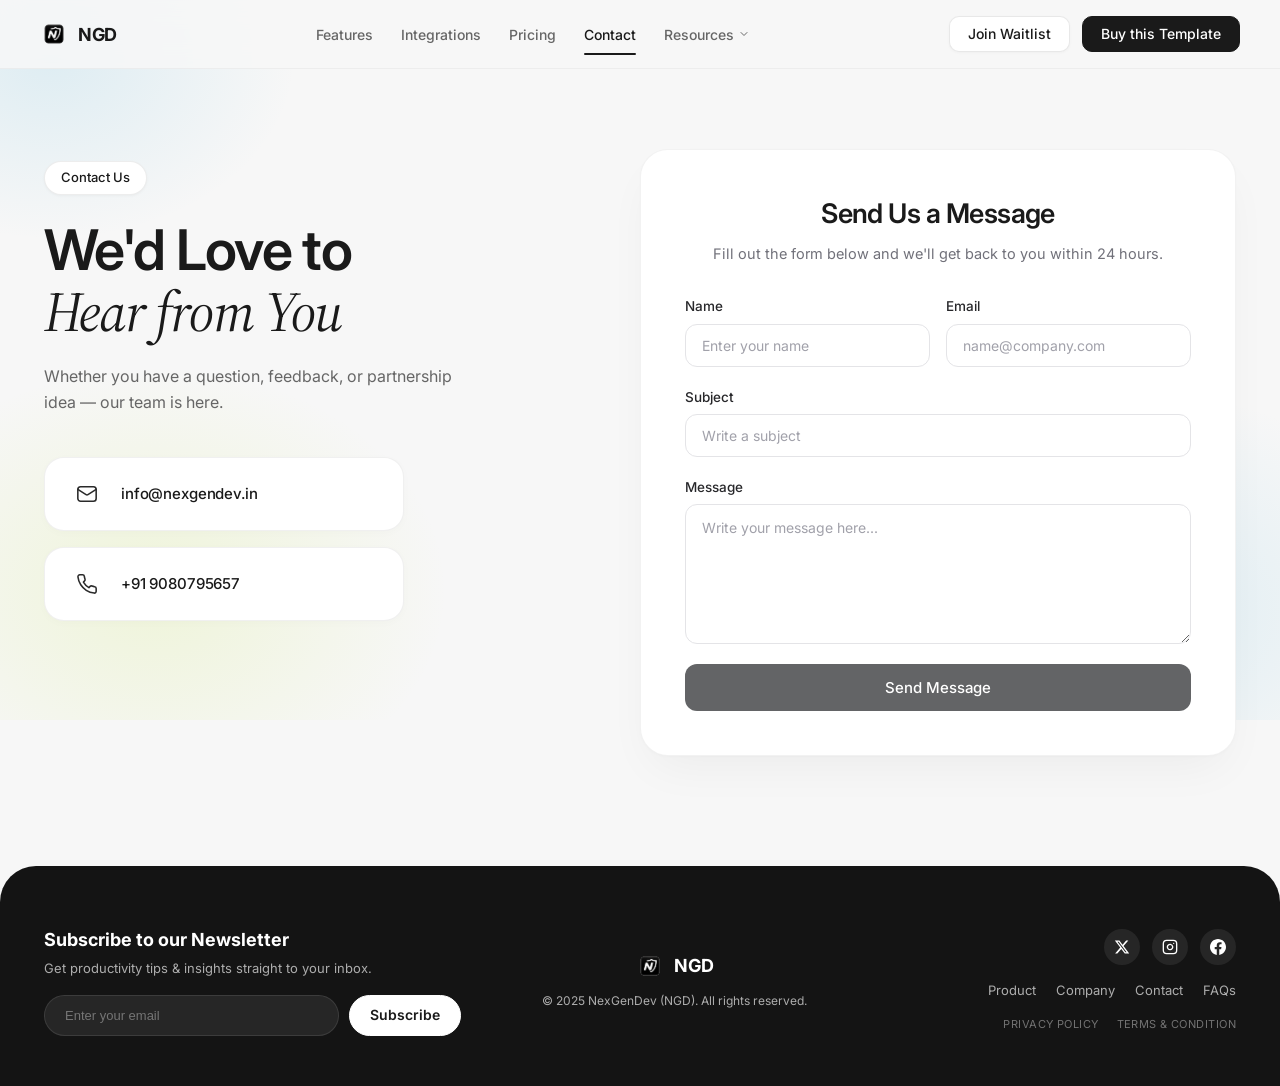
==== contact.html @ 90b86411 "Responsiveness and Contact Page" ====
<!DOCTYPE html>
<html lang="en">

<head>
  <meta charset="UTF-8">
  <meta name="viewport" content="width=device-width, initial-scale=1.0">
  <title>Contact Us - NGD Premium SaaS &amp; Startup Template</title>
  <meta name="description"
    content="Have questions, feedback, or a partnership idea? Reach out to the NGD team and we'll get back to you within 24 hours.">

  <!-- Favicon -->
  <link rel="icon" type="image/png" href="images/newnex.png">
  <link rel="apple-touch-icon" href="images/newnex.png">

  <!-- Google Fonts: Inter & Source Serif 4 -->
  <link rel="preconnect" href="https://fonts.googleapis.com">
  <link rel="preconnect" href="https://fonts.gstatic.com" crossorigin>
  <link
    href="https://fonts.googleapis.com/css2?family=Inter:ital,opsz,wght@0,14..32,100..900;1,14..32,100..900&family=Source+Serif+4:ital,opsz,wght@1,8..60,400..700&display=swap"
    rel="stylesheet">

  <link rel="stylesheet" href="style.css">
</head>

<body>

  <!-- Ambient Background Accents -->
  <div class="ambient-glow glow-top"></div>

  <!-- Header / Navigation -->
  <header class="site-header" id="siteHeader">
    <div class="header-container">
      <a href="index.html" class="brand-logo" aria-label="NGD Home">
        <div class="brand-icon">
          <img src="images/newnex.png" alt="NGD" width="28" height="28"
            style="border-radius: 8px; display: block; object-fit: cover;">
        </div>
        <span class="brand-name">NGD</span>
      </a>

      <!-- Desktop Nav -->
      <nav class="nav-links">
        <a href="index.html#features" class="nav-link">Features</a>
        <a href="index.html#integrations" class="nav-link">Integrations</a>
        <a href="index.html#pricing" class="nav-link">Pricing</a>
        <a href="contact.html" class="nav-link active">Contact</a>
        <div class="nav-dropdown">
          <a href="index.html#faq" class="nav-link dropdown-toggle">
            Resources
            <svg class="dropdown-chevron" width="12" height="12" viewBox="0 0 24 24" fill="none" stroke="currentColor"
              stroke-width="2" stroke-linecap="round" stroke-linejoin="round">
              <polyline points="6 9 12 15 18 9"></polyline>
            </svg>
          </a>
          <div class="dropdown-menu">
            <a href="index.html#about" class="dropdown-item">About Us</a>
            <a href="index.html#comparison" class="dropdown-item">Comparison</a>
            <a href="index.html#faq" class="dropdown-item">FAQs</a>
          </div>
        </div>
      </nav>

      <!-- Header CTAs -->
      <div class="header-actions">
        <button class="btn btn-outline waitlist-trigger" type="button">Join Waitlist</button>
        <a href="index.html#pricing" class="btn btn-dark">Buy this Template</a>
        <button class="mobile-toggle" id="mobileMenuBtn" aria-label="Toggle Navigation Menu">
          <span></span>
          <span></span>
        </button>
      </div>
    </div>

    <!-- Mobile Drawer Menu Backdrop -->
    <div class="mobile-menu-backdrop" id="mobileMenuBackdrop"></div>

    <!-- Mobile Drawer Menu Card -->
    <div class="mobile-menu" id="mobileMenu" aria-hidden="true">
      <div class="mobile-menu-card">
        <!-- Card Header: Existing Logo + Close Button -->
        <div class="mobile-menu-header">
          <a href="index.html" class="mobile-card-brand" aria-label="NGD Home">
            <img src="images/newnex.png" alt="NGD" class="mobile-brand-icon">
            <span class="mobile-brand-text">NGD</span>
          </a>
          <button class="mobile-menu-close" id="mobileMenuCloseBtn" aria-label="Close navigation menu">
            <svg width="20" height="20" viewBox="0 0 24 24" fill="none" stroke="currentColor" stroke-width="2.2" stroke-linecap="round" stroke-linejoin="round">
              <line x1="18" y1="6" x2="6" y2="18"></line>
              <line x1="6" y1="6" x2="18" y2="18"></line>
            </svg>
          </button>
        </div>

        <!-- Card Nav Links -->
        <nav class="mobile-nav-list">
          <div class="mobile-nav-item">
            <a href="index.html#features" class="mobile-link">Features</a>
          </div>
          <div class="mobile-nav-item">
            <a href="index.html#integrations" class="mobile-link">Integrations</a>
          </div>
          <div class="mobile-nav-item">
            <a href="index.html#pricing" class="mobile-link">Pricing</a>
          </div>
          <div class="mobile-nav-item">
            <a href="contact.html" class="mobile-link active">Contact</a>
            <div class="mobile-active-indicator"></div>
          </div>
          <div class="mobile-nav-item mobile-dropdown-item">
            <button type="button" class="mobile-link mobile-dropdown-btn" id="mobileResourcesBtn" aria-expanded="false">
              <span>Resources</span>
              <svg class="mobile-chevron" width="14" height="14" viewBox="0 0 24 24" fill="none" stroke="currentColor"
                stroke-width="2" stroke-linecap="round" stroke-linejoin="round">
                <polyline points="6 9 12 15 18 9"></polyline>
              </svg>
            </button>
            <div class="mobile-submenu" id="mobileResourcesSubmenu">
              <a href="index.html#about" class="mobile-sublink">About Us</a>
              <a href="index.html#comparison" class="mobile-sublink">Comparison</a>
              <a href="index.html#faq" class="mobile-sublink">FAQs</a>
            </div>
          </div>
        </nav>

        <!-- Bottom Actions (Side by Side) -->
        <div class="mobile-actions">
          <button class="btn mobile-btn-outline waitlist-trigger" type="button">Join Waitlist</button>
          <a href="index.html#pricing" class="btn mobile-btn-dark">Buy this Template</a>
        </div>
      </div>
    </div>
  </header>

  <main>
    <!-- CONTACT SECTION -->
    <section class="contact-section">
      <div class="container">
        <div class="contact-grid">

          <!-- Left Column -->
          <div class="contact-left">
            <div class="pill-badge contact-badge">Contact Us</div>

            <h1 class="contact-hero-title">
              We'd Love to
              <span class="serif-italic">Hear from You</span>
            </h1>

            <p class="contact-lead">
              Whether you have a question, feedback, or partnership idea &mdash; our team is here.
            </p>

            <div class="contact-info-list">
              <!-- Email Card -->
              <a href="mailto:inf0@nexgendev.in" class="contact-info-card" aria-label="Send email to inf0@nexgendev.in">
                <div class="contact-info-icon">
                  <svg width="22" height="22" viewBox="0 0 24 24" fill="none" stroke="currentColor" stroke-width="1.7"
                    stroke-linecap="round" stroke-linejoin="round">
                    <rect x="2" y="4" width="20" height="16" rx="3"></rect>
                    <path d="m22 7-8.97 5.7a1.94 1.94 0 0 1-2.06 0L2 7"></path>
                  </svg>
                </div>
                <span class="contact-info-text">info@nexgendev.in</span>
              </a>

              <!-- Phone Card -->
              <a href="tel:+91 9080795657" class="contact-info-card" aria-label="Call +91 9080795657">
                <div class="contact-info-icon">
                  <svg width="22" height="22" viewBox="0 0 24 24" fill="none" stroke="currentColor" stroke-width="1.7"
                    stroke-linecap="round" stroke-linejoin="round">
                    <path
                      d="M22 16.92v3a2 2 0 0 1-2.18 2 19.79 19.79 0 0 1-8.63-3.07 19.5 19.5 0 0 1-6-6 19.79 19.79 0 0 1-3.07-8.67A2 2 0 0 1 4.11 2h3a2 2 0 0 1 2 1.72 12.84 12.84 0 0 0 .7 2.81 2 2 0 0 1-.45 2.11L8.09 9.91a16 16 0 0 0 6 6l1.27-1.27a2 2 0 0 1 2.11-.45 12.84 12.84 0 0 0 2.81.7A2 2 0 0 1 22 16.92z">
                    </path>
                  </svg>
                </div>
                <span class="contact-info-text">+91 9080795657</span>
              </a>
            </div>
          </div>

          <!-- Right Column (Form Card) -->
          <div class="contact-right">
            <div class="contact-form-card">
              <h2 class="contact-form-title">Send Us a Message</h2>
              <p class="contact-form-subtitle">Fill out the form below and we'll get back to you within 24 hours.</p>

              <form id="contactForm" novalidate>
                <!-- Name and Email Row -->
                <div class="contact-form-row">
                  <div class="contact-form-group">
                    <label for="contactName" class="contact-form-label">Name</label>
                    <input type="text" id="contactName" name="name" class="contact-form-input"
                      placeholder="Enter your name" required>
                  </div>
                  <div class="contact-form-group">
                    <label for="contactEmail" class="contact-form-label">Email</label>
                    <input type="email" id="contactEmail" name="email" class="contact-form-input"
                      placeholder="name@company.com" required>
                  </div>
                </div>

                <!-- Subject Field -->
                <div class="contact-form-group">
                  <label for="contactSubject" class="contact-form-label">Subject</label>
                  <input type="text" id="contactSubject" name="subject" class="contact-form-input"
                    placeholder="Write a subject" required>
                </div>

                <!-- Message Field -->
                <div class="contact-form-group">
                  <label for="contactMessage" class="contact-form-label">Message</label>
                  <textarea id="contactMessage" name="message" class="contact-form-textarea"
                    placeholder="Write your message here..." rows="4" required></textarea>
                </div>

                <!-- Submit Button -->
                <button type="submit" class="btn-contact-submit" id="contactSubmitBtn">
                  <span>Send Message</span>
                </button>
              </form>

              <!-- Success State -->
              <div class="contact-success-state" id="contactSuccess" style="display: none;">
                <div class="contact-success-icon">
                  <svg width="28" height="28" viewBox="0 0 24 24" fill="none" stroke="currentColor" stroke-width="2.5"
                    stroke-linecap="round" stroke-linejoin="round">
                    <polyline points="20 6 9 17 4 12"></polyline>
                  </svg>
                </div>
                <h3 class="contact-success-title">Message Sent!</h3>
                <p class="contact-success-desc">Thank you for getting in touch. Our team has received your message and
                  will respond within 24 hours.</p>
                <button type="button" class="btn btn-outline" id="contactResetBtn">Send Another Message</button>
              </div>

            </div>
          </div>

        </div>
      </div>
    </section>
  </main>

  <!-- FOOTER -->
  <footer class="site-footer">
    <div class="container">
      <div class="footer-top">
        <!-- Newsletter column -->
        <div class="footer-newsletter">
          <h3 class="footer-nl-title">Subscribe to our Newsletter</h3>
          <p class="footer-nl-desc">Get productivity tips &amp; insights straight to your inbox.</p>
          <form class="newsletter-form" id="newsletterForm">
            <input type="email" class="nl-input" id="nlEmail" placeholder="Enter your email" required>
            <button type="submit" class="btn btn-white btn-nl">Subscribe</button>
          </form>
          <div class="newsletter-success" id="nlSuccess">Thank you for subscribing! ✨</div>
        </div>

        <!-- Center brand info -->
        <div class="footer-brand text-center">
          <div class="brand-logo footer-logo justify-center">
            <div class="brand-icon">
              <img src="images/newnex.png" alt="NGD" width="28" height="28"
                style="border-radius: 8px; display: block; object-fit: cover;">
            </div>
            <span class="brand-name">NGD</span>
          </div>
          <p class="footer-copy">© 2025 NexGenDev (NGD). All rights reserved.</p>
        </div>

        <!-- Right links & socials -->
        <div class="footer-right">
          <!-- Social icons -->
          <div class="social-links">
            <a href="https://twitter.com" target="_blank" rel="noopener" class="social-icon" aria-label="X / Twitter">
              <svg width="16" height="16" viewBox="0 0 24 24" fill="currentColor">
                <path
                  d="M18.244 2.25h3.308l-7.227 8.26 8.502 11.24H16.17l-5.214-6.817L4.99 21.75H1.68l7.73-8.835L1.254 2.25H8.08l4.713 6.231zm-1.161 17.52h1.833L7.084 4.126H5.117z" />
              </svg>
            </a>
            <a href="https://instagram.com" target="_blank" rel="noopener" class="social-icon" aria-label="Instagram">
              <svg width="16" height="16" viewBox="0 0 24 24" fill="none" stroke="currentColor" stroke-width="2"
                stroke-linecap="round" stroke-linejoin="round">
                <rect x="2" y="2" width="20" height="20" rx="5" ry="5"></rect>
                <path d="M16 11.37A4 4 0 1 1 12.63 8 4 4 0 0 1 16 11.37z"></path>
                <line x1="17.5" y1="6.5" x2="17.51" y2="6.5"></line>
              </svg>
            </a>
            <a href="https://facebook.com" target="_blank" rel="noopener" class="social-icon" aria-label="Facebook">
              <svg width="16" height="16" viewBox="0 0 24 24" fill="currentColor">
                <path
                  d="M24 12.073c0-6.627-5.373-12-12-12s-12 5.373-12 12c0 5.99 4.388 10.954 10.125 11.854v-8.385H7.078v-3.47h3.047V9.43c0-3.007 1.792-4.669 4.533-4.669 1.312 0 2.686.235 2.686.235v2.953H15.83c-1.491 0-1.956.925-1.956 1.874v2.25h3.328l-.532 3.47h-2.796v8.385C19.612 23.027 24 18.062 24 12.073z" />
              </svg>
            </a>
          </div>

          <!-- Nav Links -->
          <div class="footer-nav-row">
            <a href="index.html#features" class="footer-link">Product</a>
            <a href="index.html#about" class="footer-link">Company</a>
            <a href="contact.html" class="footer-link">Contact</a>
            <a href="index.html#faq" class="footer-link">FAQs</a>
          </div>

          <div class="footer-legal-row">
            <a href="#" class="legal-link">PRIVACY POLICY</a>
            <a href="#" class="legal-link">TERMS &amp; CONDITION</a>
          </div>
        </div>
      </div>
    </div>
  </footer>

  <!-- WAITLIST MODAL DIALOG -->
  <div class="modal-overlay" id="waitlistModal" aria-hidden="true">
    <div class="modal-backdrop" id="modalBackdrop"></div>
    <div class="modal-card">
      <button class="modal-close-btn" id="modalCloseBtn" aria-label="Close Modal">✕</button>
      <div class="modal-header text-center">
        <div class="brand-icon modal-logo mx-auto">
          <img src="images/newnex.png" alt="NGD" width="32" height="32"
            style="border-radius: 8px; display: block; object-fit: cover;">
        </div>
        <h3 class="modal-title">Join the NGD Waitlist</h3>
        <p class="modal-desc">Be among the first to experience the fastest, cleanest way to manage your team’s projects.
        </p>
      </div>

      <form class="modal-form" id="waitlistForm">
        <div class="form-group">
          <label for="wlName" class="form-label">Full Name</label>
          <input type="text" id="wlName" class="form-input" placeholder="Alex Morgan" required>
        </div>
        <div class="form-group">
          <label for="wlEmail" class="form-label">Work Email</label>
          <input type="email" id="wlEmail" class="form-input" placeholder="alex@company.com" required>
        </div>
        <div class="form-group">
          <label for="wlSize" class="form-label">Team Size</label>
          <select id="wlSize" class="form-input">
            <option value="1-5">1 - 5 members</option>
            <option value="6-20" selected>6 - 20 members</option>
            <option value="21-50">21 - 50 members</option>
            <option value="50+">50+ members</option>
          </select>
        </div>
        <button type="submit" class="btn btn-dark w-full btn-lg mt-2">Request Early Access</button>
      </form>

      <div class="modal-success" id="modalSuccess">
        <div class="success-icon">🎉</div>
        <h4>You're on the list!</h4>
        <p>We've reserved your spot. Watch your inbox for your VIP invitation code.</p>
      </div>
    </div>
  </div>

  <script src="script.js"></script>
</body>

</html>
---- style.css ----
/* ==========================================================================
   NexGenDev (NGD) - Premium SaaS & Startup Landing Page Stylesheet
   Crafted with pure Vanilla CSS
   ========================================================================== */

:root {
  /* Color Palette */
  --bg-primary: #F7F7F7;
  --bg-card: #FFFFFF;
  --bg-card-subtle: #F1F1F1;
  --bg-dark: #141414;
  --bg-dark-card: #1A1A1A;
  
  --text-main: #1A1A1A;
  --text-muted: #666666;
  --text-light-muted: #999999;
  --text-white: #FFFFFF;
  --text-white-muted: rgba(255, 255, 255, 0.65);
  
  --border-subtle: rgba(26, 26, 26, 0.08);
  --border-light: rgba(26, 26, 26, 0.12);
  --border-dark: rgba(255, 255, 255, 0.1);
  --border-dark-highlight: rgba(255, 255, 255, 0.2);

  /* Brand Accents & Gradients */
  --accent-cyan: #46AFD8;
  --accent-teal: #73FFEA;
  --accent-lime: #BBD927;
  --accent-blue: #47AAFD;
  --accent-coral: #FF6838;
  --accent-pink: #FF6584;

  --grad-brand: linear-gradient(135deg, #46AFD8 0%, #73FFEA 50%, #BBD927 100%);
  --grad-card-glow: linear-gradient(135deg, rgba(115, 255, 234, 0.25) 0%, rgba(187, 217, 39, 0.18) 100%);
  --grad-text-lime: linear-gradient(135deg, #73FFEA 0%, #BBD927 100%);

  /* Typography */
  --font-sans: 'Inter', -apple-system, BlinkMacSystemFont, "Segoe UI", Roboto, Helvetica, Arial, sans-serif;
  --font-serif: 'Source Serif 4', Georgia, "Times New Roman", serif;

  /* Elevations & Shadows */
  --shadow-sm: 0 2px 8px rgba(0, 0, 0, 0.04);
  --shadow-md: 0 12px 32px -8px rgba(0, 0, 0, 0.08);
  --shadow-lg: 0 24px 64px -12px rgba(0, 0, 0, 0.12);
  --shadow-glow: 0 20px 80px -10px rgba(70, 175, 216, 0.2);

  /* Transitions */
  --trans-fast: 0.2s cubic-bezier(0.16, 1, 0.3, 1);
  --trans-smooth: 0.35s cubic-bezier(0.16, 1, 0.3, 1);
}

/* Base Reset */
*, *::before, *::after {
  box-sizing: border-box;
  margin: 0;
  padding: 0;
}

html {
  scroll-behavior: smooth;
  -webkit-font-smoothing: antialiased;
  -moz-osx-font-smoothing: grayscale;
  overflow-x: hidden;
  width: 100%;
  max-width: 100%;
}

body {
  font-family: var(--font-sans);
  background-color: var(--bg-primary);
  color: var(--text-main);
  line-height: 1.5;
  overflow-x: hidden;
  position: relative;
  width: 100%;
  max-width: 100%;
}

/* Ambient Background Glow */
.ambient-glow.glow-top {
  position: absolute;
  top: 0;
  left: 50%;
  transform: translateX(-50%);
  width: 100%;
  max-width: 1440px;
  height: 720px;
  pointer-events: none;
  background: 
    radial-gradient(ellipse 350px 260px at 4% 8%, rgba(70, 175, 216, 0.14) 0%, transparent 70%),
    radial-gradient(ellipse 420px 320px at 12% 82%, rgba(195, 230, 60, 0.16) 0%, transparent 70%),
    radial-gradient(ellipse 450px 320px at 88% 85%, rgba(70, 175, 216, 0.14) 0%, transparent 70%);
  z-index: 0;
}

/* Typography Helpers */
.serif-italic {
  font-family: var(--font-serif);
  font-style: italic;
  font-weight: 400;
}

.serif-gradient {
  background: var(--grad-text-lime);
  -webkit-background-clip: text;
  -webkit-text-fill-color: transparent;
  display: inline-block;
}

.container {
  width: 100%;
  max-width: 1240px;
  margin: 0 auto;
  padding: 0 24px;
}

.text-center {
  text-align: center;
}

.w-full {
  width: 100%;
}

.mx-auto {
  margin-left: auto;
  margin-right: auto;
}

.mt-2 {
  margin-top: 12px;
}

.mb-4 {
  margin-bottom: 20px;
}

/* Ambient Top Glow */
.ambient-glow {
  position: absolute;
  top: 0;
  left: 50%;
  transform: translateX(-50%);
  width: 1000px;
  height: 500px;
  background: radial-gradient(circle at center, rgba(115, 255, 234, 0.18) 0%, rgba(187, 217, 39, 0.1) 40%, rgba(247, 247, 247, 0) 70%);
  pointer-events: none;
  z-index: 0;
}

/* ==========================================================================
   Buttons & Pills
   ========================================================================== */
.btn {
  display: inline-flex;
  align-items: center;
  justify-content: center;
  font-family: var(--font-sans);
  font-size: 14px;
  font-weight: 600;
  line-height: 1;
  padding: 10px 20px;
  border-radius: 9999px;
  border: 1px solid transparent;
  cursor: pointer;
  text-decoration: none;
  transition: all var(--trans-fast);
}

.btn-dark {
  background-color: var(--text-main);
  color: var(--text-white);
  border-color: var(--text-main);
}

.btn-dark:hover {
  background-color: #2e2e2e;
  border-color: #2e2e2e;
  transform: translateY(-1px);
  box-shadow: 0 4px 12px rgba(0, 0, 0, 0.15);
}

.btn-outline {
  background-color: rgba(255, 255, 255, 0.85);
  color: var(--text-main);
  border-color: var(--border-light);
  backdrop-filter: blur(8px);
}

.btn-outline:hover {
  background-color: #FFFFFF;
  border-color: var(--text-main);
  transform: translateY(-1px);
}

.btn-white {
  background-color: #FFFFFF;
  color: var(--text-main);
  border-color: #FFFFFF;
}

.btn-white:hover {
  background-color: #F0F0F0;
  transform: translateY(-1px);
  box-shadow: 0 8px 24px rgba(255, 255, 255, 0.2);
}

.btn-lg {
  font-size: 15px;
  padding: 14px 28px;
}

/* Badges */
.pill-badge {
  display: inline-flex;
  align-items: center;
  gap: 8px;
  background-color: #FFFFFF;
  border: 1px solid var(--border-subtle);
  padding: 6px 16px;
  border-radius: 9999px;
  font-size: 13px;
  font-weight: 500;
  color: var(--text-main);
  box-shadow: var(--shadow-sm);
  margin-bottom: 20px;
}

.pill-dark {
  background-color: rgba(255, 255, 255, 0.08);
  border-color: var(--border-dark);
  color: var(--text-white);
  box-shadow: none;
}

.pill-highlight {
  color: var(--accent-cyan);
  font-weight: 700;
}

/* ==========================================================================
   Header / Sticky Navigation
   ========================================================================== */
.site-header {
  position: sticky;
  top: 0;
  z-index: 1000;
  width: 100%;
  padding: 16px 40px;
  background-color: rgba(247, 247, 247, 0.85);
  backdrop-filter: blur(12px);
  -webkit-backdrop-filter: blur(12px);
  border-bottom: 1px solid rgba(0, 0, 0, 0.04);
}

.header-container {
  max-width: 1320px;
  margin: 0 auto;
  background: transparent;
  backdrop-filter: none;
  border: none;
  border-radius: 0;
  padding: 0;
  box-shadow: none;
  display: flex;
  align-items: center;
  justify-content: space-between;
}

.brand-logo {
  display: flex;
  align-items: center;
  gap: 10px;
  text-decoration: none;
  color: var(--text-main);
}

.brand-icon {
  width: 28px;
  height: 28px;
  display: flex;
  align-items: center;
  justify-content: center;
}

.brand-name {
  font-size: 18px;
  font-weight: 700;
  letter-spacing: -0.02em;
}

.nav-links {
  display: flex;
  align-items: center;
  gap: 28px;
}

.nav-link {
  font-size: 14px;
  font-weight: 500;
  color: #666666;
  text-decoration: none;
  position: relative;
  padding: 6px 0;
  transition: color var(--trans-fast);
}

.nav-link:hover,
.nav-link.active {
  color: #1A1A1A;
}

.nav-link.active::after {
  content: '';
  position: absolute;
  bottom: -4px;
  left: 0;
  right: 0;
  height: 2px;
  background-color: #1A1A1A;
  border-radius: 2px;
}

.nav-dropdown {
  position: relative;
}

.dropdown-toggle {
  display: flex;
  align-items: center;
  gap: 4px;
}

.dropdown-chevron {
  transition: transform var(--trans-fast);
}

.nav-dropdown:hover .dropdown-chevron {
  transform: rotate(180deg);
}

.dropdown-menu {
  position: absolute;
  top: 100%;
  left: 50%;
  transform: translateX(-50%) translateY(8px);
  background-color: #FFFFFF;
  border: 1px solid var(--border-light);
  border-radius: 12px;
  box-shadow: var(--shadow-md);
  padding: 6px;
  min-width: 140px;
  opacity: 0;
  visibility: hidden;
  transition: all var(--trans-fast);
}

.nav-dropdown:hover .dropdown-menu {
  opacity: 1;
  visibility: visible;
  transform: translateX(-50%) translateY(0);
}

.dropdown-item {
  display: block;
  padding: 8px 12px;
  font-size: 13px;
  color: var(--text-muted);
  text-decoration: none;
  border-radius: 6px;
  transition: background var(--trans-fast), color var(--trans-fast);
}

.dropdown-item:hover {
  background-color: var(--bg-card-subtle);
  color: var(--text-main);
}

.header-actions {
  display: flex;
  align-items: center;
  gap: 12px;
}

.header-actions .btn {
  border-radius: 10px;
  padding: 10px 18px;
  font-size: 14px;
  font-weight: 500;
}

.header-actions .btn-outline {
  background-color: #FFFFFF;
  border: 1px solid rgba(0, 0, 0, 0.09);
  color: #1A1A1A;
  box-shadow: 0 1px 3px rgba(0, 0, 0, 0.03);
}

.header-actions .btn-outline:hover {
  background-color: #FAFAFA;
  border-color: rgba(0, 0, 0, 0.16);
}

.header-actions .btn-dark {
  background-color: #1A1A1A;
  color: #FFFFFF;
  border: 1px solid #1A1A1A;
}

.header-actions .btn-dark:hover {
  background-color: #000000;
}

.mobile-toggle {
  display: none;
  flex-direction: column;
  justify-content: center;
  gap: 5px;
  width: 36px;
  height: 36px;
  background: none;
  border: none;
  cursor: pointer;
  padding: 6px;
}

.mobile-toggle span {
  display: block;
  width: 100%;
  height: 2px;
  background-color: var(--text-main);
  border-radius: 2px;
  transition: all var(--trans-fast);
}

.mobile-menu-backdrop,
.mobile-menu {
  display: none;
}

/* ==========================================================================
   Hero Section
   ========================================================================== */
.hero-section {
  position: relative;
  padding: 55px 0 70px;
  text-align: center;
  overflow: hidden;
}

.hero-container {
  display: flex;
  flex-direction: column;
  align-items: center;
}

.hero-badge {
  margin-bottom: 28px;
  font-size: 13.5px;
  background: rgba(255, 255, 255, 0.85);
  border: 1px solid rgba(0, 0, 0, 0.08);
  border-radius: 9999px;
  padding: 6px 18px;
}

.hero-title {
  font-size: clamp(48px, 6.5vw, 84px);
  font-weight: 700;
  line-height: 1.05;
  letter-spacing: -0.04em;
  color: var(--text-main);
  margin-bottom: 22px;
}

.hero-subtitle {
  font-size: 18px;
  color: #555555;
  max-width: 590px;
  margin: 0 auto 32px;
  line-height: 1.55;
  font-weight: 400;
}

.hero-cta-wrap {
  margin-bottom: 32px;
}

.btn-hero-cta {
  background-color: #1A1A1A;
  color: #FFFFFF;
  border-radius: 12px;
  padding: 14px 30px;
  font-size: 15px;
  font-weight: 500;
  border: 1px solid rgba(255, 255, 255, 0.12);
  box-shadow: 0 4px 16px rgba(0, 0, 0, 0.15);
  cursor: pointer;
  transition: transform var(--trans-fast), box-shadow var(--trans-fast), background-color var(--trans-fast);
}

.btn-hero-cta:hover {
  background-color: #000000;
  transform: translateY(-1px);
  box-shadow: 0 6px 20px rgba(0, 0, 0, 0.22);
}

.hero-reviews {
  margin-bottom: 60px;
}

.google-rating {
  display: inline-flex;
  align-items: center;
  gap: 8px;
  font-size: 14px;
  color: #2E2E2E;
  font-weight: 400;
}

.google-icon {
  width: 16px;
  height: 16px;
  display: block;
}

.stars-sky {
  color: #3B99FC;
  font-size: 14px;
  letter-spacing: 2px;
  display: inline-flex;
  align-items: center;
}

.review-divider {
  display: inline-block;
  width: 1px;
  height: 15px;
  background-color: rgba(0, 0, 0, 0.15);
  margin: 0 6px 0 8px;
}

.reviews-text {
  font-size: 14px;
  color: #2E2E2E;
  font-weight: 400;
}

/* ==========================================================================
   Hero Entrance & Animations
   ========================================================================== */
@keyframes heroFadeUp {
  0% {
    opacity: 0;
    transform: translateY(28px);
    filter: blur(4px);
  }
  100% {
    opacity: 1;
    transform: translateY(0);
    filter: blur(0);
  }
}

@keyframes heroCardEntrance {
  0% {
    opacity: 0;
    transform: translateY(65px);
    filter: blur(8px);
  }
  100% {
    opacity: 1;
    transform: translateY(0);
    filter: blur(0);
  }
}

.hero-badge {
  animation: heroFadeUp 0.8s cubic-bezier(0.16, 1, 0.3, 1) 0.05s backwards;
}

.hero-title {
  animation: heroFadeUp 0.85s cubic-bezier(0.16, 1, 0.3, 1) 0.15s backwards;
}

.hero-subtitle {
  animation: heroFadeUp 0.85s cubic-bezier(0.16, 1, 0.3, 1) 0.25s backwards;
}

.hero-cta-wrap {
  animation: heroFadeUp 0.85s cubic-bezier(0.16, 1, 0.3, 1) 0.32s backwards;
}

.hero-reviews {
  animation: heroFadeUp 0.85s cubic-bezier(0.16, 1, 0.3, 1) 0.38s backwards;
}

/* Hero App Mockup */
.hero-mockup-section {
  position: relative;
  width: 100%;
  max-width: 1200px;
  margin: 35px auto 0;
  display: flex;
  justify-content: center;
}

.hero-glow-bg {
  position: absolute;
  top: -15%;
  left: 50%;
  transform: translateX(-50%);
  width: 130%;
  max-width: 1400px;
  pointer-events: none;
  z-index: 1;
  opacity: 0.85;
}

.hero-glow-img {
  width: 100%;
  height: auto;
  display: block;
}

.hero-mockup-perspective {
  position: relative;
  z-index: 2;
  width: 100%;
}

.hero-mockup-card {
  position: relative;
  width: 100%;
  border-radius: 20px;
  will-change: transform;
  transform: translateY(0);
  box-shadow: 
    0 35px 90px -20px rgba(0, 0, 0, 0.18),
    0 15px 35px -10px rgba(0, 0, 0, 0.08),
    0 0 0 1px rgba(0, 0, 0, 0.05);
  animation: heroCardEntrance 1.1s cubic-bezier(0.16, 1, 0.3, 1) 0.3s backwards;
  transition: transform 0.25s cubic-bezier(0.16, 1, 0.3, 1), box-shadow 0.25s ease;
}

.hero-mockup-card:hover {
  transform: translateY(-3px);
  box-shadow: 
    0 45px 105px -20px rgba(0, 0, 0, 0.22),
    0 20px 45px -10px rgba(0, 0, 0, 0.10),
    0 0 0 1px rgba(0, 0, 0, 0.06);
}

.mockup-frame-bg {
  position: absolute;
  inset: -3px;
  border-radius: 22px;
  overflow: hidden;
  pointer-events: none;
  z-index: 1;
  box-shadow: 0 0 35px rgba(115, 255, 234, 0.28);
}

.mockup-frame-img {
  width: 100%;
  height: 100%;
  object-fit: cover;
  display: block;
}

.mockup-dashboard-content {
  position: relative;
  z-index: 2;
  border-radius: 19px;
  overflow: hidden;
  background-color: #FFFFFF;
  border: 1px solid rgba(255, 255, 255, 0.7);
  line-height: 0;
}

.dashboard-img {
  width: 100%;
  height: auto;
  display: block;
  border-radius: 19px;
}

/* ==========================================================================
   Logos Marquee Section
   ========================================================================== */
.logos-section {
  padding: 85px 0 65px;
  overflow: hidden;
  position: relative;
  z-index: 2;
}

.logos-heading {
  font-size: 14px;
  font-weight: 500;
  color: var(--text-muted);
  margin-bottom: 36px;
  text-transform: uppercase;
  letter-spacing: 0.06em;
}

.marquee-wrapper {
  width: 100%;
  overflow: hidden;
  mask-image: linear-gradient(to right, transparent, black 15%, black 85%, transparent);
  -webkit-mask-image: linear-gradient(to right, transparent, black 15%, black 85%, transparent);
}

.marquee-track {
  display: flex;
  align-items: center;
  gap: 48px;
  width: max-content;
  animation: marqueeScroll 30s linear infinite;
}

.marquee-wrapper:hover .marquee-track {
  animation-play-state: paused;
}

.logo-item {
  display: flex;
  align-items: center;
  justify-content: center;
  height: 38px;
  opacity: 0.58;
  transition: opacity var(--trans-fast), transform var(--trans-fast);
}

.logo-item:hover {
  opacity: 1;
  transform: translateY(-1px);
}

.brand-logo-img {
  height: 26px;
  width: auto;
  max-width: 135px;
  object-fit: contain;
  display: block;
  filter: grayscale(100%);
  transition: filter var(--trans-fast);
}

.logo-item:hover .brand-logo-img {
  filter: grayscale(0%);
}

.logo-sep {
  color: rgba(26, 26, 26, 0.16);
  font-size: 20px;
  font-weight: 200;
  user-select: none;
}

@keyframes marqueeScroll {
  0% { transform: translateX(0); }
  100% { transform: translateX(-33.333333%); }
}

/* ==========================================================================
   Features Bento Grid
   ========================================================================== */
.features-section {
  padding: 60px 0 80px;
}

.section-header {
  margin-bottom: 56px;
}

.section-title {
  font-size: clamp(34px, 4.5vw, 54px);
  font-weight: 700;
  line-height: 1.12;
  letter-spacing: -0.035em;
  margin-bottom: 18px;
}

.section-subtitle {
  font-size: clamp(15px, 1.8vw, 18px);
  color: var(--text-muted);
  max-width: 580px;
  margin: 0 auto;
}

.bento-grid {
  display: grid;
  grid-template-columns: repeat(6, 1fr);
  gap: 24px;
  margin-top: 48px;
}

.bento-card {
  background-color: #FFFFFF;
  border: 1px solid rgba(0, 0, 0, 0.06);
  border-radius: 32px;
  padding: 0;
  display: flex;
  flex-direction: column;
  justify-content: space-between;
  overflow: hidden;
  box-shadow: 0 2px 5px rgba(0, 0, 0, 0.02), 0 10px 20px rgba(0, 0, 0, 0.02);
  transition: transform 0.3s cubic-bezier(0.16, 1, 0.3, 1), box-shadow 0.3s cubic-bezier(0.16, 1, 0.3, 1);
  position: relative;
}

.bento-card:hover {
  transform: translateY(-4px);
  box-shadow: 0 12px 32px rgba(0, 0, 0, 0.06);
}

.bento-wide {
  grid-column: span 3;
}

.bento-card:not(.bento-wide) {
  grid-column: span 2;
}

.bento-content {
  padding: 24px 32px 32px;
  text-align: left;
  background-color: #FFFFFF;
  z-index: 4;
}

.bento-title {
  font-size: 20px;
  font-weight: 600;
  letter-spacing: -0.02em;
  color: #1A1A1A;
  margin-bottom: 8px;
  line-height: 1.25;
}

.bento-desc {
  font-size: 14px;
  color: #666666;
  line-height: 1.5;
}

/* Common Masks for Bento Previews */
.bento-mask {
  position: absolute;
  pointer-events: none;
  z-index: 3;
}

.bento-mask-bottom {
  bottom: 0;
  left: 0;
  right: 0;
  height: 60px;
  background: linear-gradient(0deg, #FFFFFF 0%, rgba(255, 255, 255, 0.95) 35%, rgba(255, 255, 255, 0) 100%);
}

.bento-mask-left {
  top: 0;
  bottom: 0;
  left: 0;
  width: 30px;
  background: linear-gradient(90deg, #FFFFFF 0%, rgba(255, 255, 255, 0) 100%);
}

.bento-mask-right {
  top: 0;
  bottom: 0;
  right: 0;
  width: 30px;
  background: linear-gradient(270deg, #FFFFFF 0%, rgba(255, 255, 255, 0) 100%);
}

/* Card 1: Smart Boards */
.preview-smart-boards {
  position: relative;
  width: 100%;
  height: 320px;
  overflow: hidden;
  background: #FFFFFF;
}

.sb-col {
  position: absolute;
  border-radius: 16px;
}

.sb-col img {
  display: block;
  width: 100%;
  height: auto;
  pointer-events: none;
}

.sb-col-center {
  width: 250px;
  left: 50%;
  transform: translateX(-50%);
  top: 38px;
  z-index: 2;
  transition: transform 0.4s cubic-bezier(0.16, 1, 0.3, 1);
}

.sb-col-left {
  width: 200px;
  left: calc(50% - 240px);
  top: 88px;
  z-index: 1;
  opacity: 0.95;
  transition: transform 0.4s cubic-bezier(0.16, 1, 0.3, 1);
}

.sb-col-right {
  width: 200px;
  right: calc(50% - 240px);
  top: 88px;
  z-index: 1;
  opacity: 0.95;
  transition: transform 0.4s cubic-bezier(0.16, 1, 0.3, 1);
}

.bento-card:hover .sb-col-center {
  transform: translateX(-50%) translateY(-8px);
}

.bento-card:hover .sb-col-left {
  transform: translateY(6px);
}

.bento-card:hover .sb-col-right {
  transform: translateY(6px);
}

/* Card 2: Seamless Collaboration */
.preview-collab {
  position: relative;
  width: 100%;
  height: 320px;
  overflow: hidden;
  background: #FFFFFF;
}

.collab-center-wrap {
  width: 160px;
  position: absolute;
  left: 50%;
  top: 38px;
  transform: translateX(-50%);
  z-index: 2;
  transition: transform 0.6s cubic-bezier(0.16, 1, 0.3, 1);
  animation: centerPulse 6s ease-in-out infinite;
}

.collab-center-wrap img {
  width: 100%;
  height: auto;
  display: block;
}

.bento-card:hover .collab-center-wrap {
  transform: translateX(-50%) translateY(-3px) scale(1.02);
}

/* Curved Connector Lines */
.collab-line {
  position: absolute;
  width: 56px;
  height: 34px;
  z-index: 1;
  pointer-events: none;
  opacity: 0.95;
  transition: transform 0.5s cubic-bezier(0.16, 1, 0.3, 1), opacity 0.5s ease;
}

.collab-line-tl {
  top: 94px;
  left: calc(50% - 136px);
}

.collab-line-bl {
  top: 172px;
  left: calc(50% - 136px);
}

.collab-line-tr {
  top: 94px;
  left: calc(50% + 80px);
}

.collab-line-br {
  top: 172px;
  left: calc(50% + 80px);
}

/* Traveling Light Pulses along the Curved Lines */
.pulse-beam {
  stroke-dasharray: 16 100;
  stroke-dashoffset: 0;
  stroke-linecap: round;
}

.beam-orange {
  stroke: #FF9500;
  animation: beamTravel 2.4s cubic-bezier(0.4, 0, 0.2, 1) infinite;
}

.beam-blue {
  stroke: #007AFF;
  animation: beamTravel 2.4s cubic-bezier(0.4, 0, 0.2, 1) 0.6s infinite;
}

.beam-crimson {
  stroke: #FF2D55;
  animation: beamTravel 2.4s cubic-bezier(0.4, 0, 0.2, 1) 0.3s infinite;
}

.beam-purple {
  stroke: #AF52DE;
  animation: beamTravel 2.4s cubic-bezier(0.4, 0, 0.2, 1) 0.9s infinite;
}

@keyframes beamTravel {
  0% {
    stroke-dashoffset: 100;
    opacity: 0;
  }
  12% {
    opacity: 1;
  }
  88% {
    opacity: 1;
  }
  100% {
    stroke-dashoffset: 0;
    opacity: 0;
  }
}

/* Floating Chips */
.collab-chip {
  position: absolute;
  width: 88px;
  z-index: 3;
  transition: transform 0.5s cubic-bezier(0.16, 1, 0.3, 1), filter 0.3s ease;
}

.collab-chip img {
  width: 100%;
  height: auto;
  display: block;
  filter: drop-shadow(0 4px 12px rgba(0, 0, 0, 0.06));
}

.chip-comment {
  left: calc(50% - 224px);
  top: 82px;
  animation: expandComment 0.9s cubic-bezier(0.16, 1, 0.3, 1) forwards, floatComment 3.6s ease-in-out 0.9s infinite;
}

.chip-attach {
  left: calc(50% - 224px);
  top: 188px;
  animation: expandAttach 0.9s cubic-bezier(0.16, 1, 0.3, 1) 0.1s forwards, floatAttach 4.2s ease-in-out 1.0s infinite;
}

.chip-assignee {
  left: calc(50% + 136px);
  top: 82px;
  animation: expandAssignee 0.9s cubic-bezier(0.16, 1, 0.3, 1) 0.15s forwards, floatAssignee 3.8s ease-in-out 1.05s infinite;
}

.chip-timeline {
  left: calc(50% + 136px);
  top: 188px;
  animation: expandTimeline 0.9s cubic-bezier(0.16, 1, 0.3, 1) 0.2s forwards, floatTimeline 4.5s ease-in-out 1.1s infinite;
}

/* Outward Burst Entrance Animations */
@keyframes expandComment {
  0% {
    opacity: 0;
    transform: translate(35px, 14px) scale(0.85);
  }
  100% {
    opacity: 1;
    transform: translate(0, 0) scale(1);
  }
}

@keyframes expandAttach {
  0% {
    opacity: 0;
    transform: translate(35px, -14px) scale(0.85);
  }
  100% {
    opacity: 1;
    transform: translate(0, 0) scale(1);
  }
}

@keyframes expandAssignee {
  0% {
    opacity: 0;
    transform: translate(-35px, 14px) scale(0.85);
  }
  100% {
    opacity: 1;
    transform: translate(0, 0) scale(1);
  }
}

@keyframes expandTimeline {
  0% {
    opacity: 0;
    transform: translate(-35px, -14px) scale(0.85);
  }
  100% {
    opacity: 1;
    transform: translate(0, 0) scale(1);
  }
}

/* Continuous Floating Micro-Animations */
@keyframes floatComment {
  0%, 100% {
    transform: translate(0, 0);
  }
  50% {
    transform: translate(-2px, -3px);
  }
}

@keyframes floatAttach {
  0%, 100% {
    transform: translate(0, 0);
  }
  50% {
    transform: translate(-2px, 3px);
  }
}

@keyframes floatAssignee {
  0%, 100% {
    transform: translate(0, 0);
  }
  50% {
    transform: translate(2px, -3px);
  }
}

@keyframes floatTimeline {
  0%, 100% {
    transform: translate(0, 0);
  }
  50% {
    transform: translate(2px, 3px);
  }
}

@keyframes centerPulse {
  0%, 100% {
    transform: translateX(-50%) translateY(0);
  }
  50% {
    transform: translateX(-50%) translateY(-2px);
  }
}

/* Interactive Hover Dynamic Response */
.bento-card:hover .chip-comment {
  transform: translate(-2px, -2px) !important;
}

.bento-card:hover .chip-attach {
  transform: translate(-2px, 2px) !important;
}

.bento-card:hover .chip-assignee {
  transform: translate(2px, -2px) !important;
}

.bento-card:hover .chip-timeline {
  transform: translate(2px, 2px) !important;
}

.bento-card:hover .collab-line {
  opacity: 1;
}

/* Card 3: Deadline Control */
.preview-deadlines {
  position: relative;
  width: 100%;
  height: 250px;
  overflow: hidden;
  background: #FFFFFF;
  display: flex;
  align-items: center;
  justify-content: center;
}

.deadline-stack {
  position: relative;
  width: 250px;
  height: 195px;
}

.dl-item {
  position: absolute;
  left: 50%;
  transform: translateX(-50%);
  width: 250px;
  transition: transform 0.4s cubic-bezier(0.16, 1, 0.3, 1);
}

.dl-item img {
  width: 100%;
  height: auto;
  display: block;
}

.dl-research {
  top: 10px;
  z-index: 1;
}

.dl-design {
  top: 66px;
  z-index: 2;
}

.dl-maint {
  top: 132px;
  z-index: 1;
}

.bento-card:hover .dl-research {
  transform: translateX(-54%);
}

.bento-card:hover .dl-maint {
  transform: translateX(-46%);
}

/* Card 4: Progress Tracking */
.preview-progress {
  position: relative;
  width: 100%;
  height: 250px;
  overflow: hidden;
  background: #FFFFFF;
  display: flex;
  align-items: center;
  justify-content: center;
}

.progress-wrap {
  width: 236px;
  display: flex;
  align-items: center;
  justify-content: center;
  transition: transform 0.4s cubic-bezier(0.16, 1, 0.3, 1);
}

.progress-wrap img {
  width: 100%;
  height: auto;
  display: block;
}

.bento-card:hover .progress-wrap {
  transform: scale(1.03) translateY(-4px);
}

/* Card 5: Integrations */
.preview-integrations {
  position: relative;
  width: 100%;
  height: 250px;
  overflow: hidden;
  background: #FFFFFF;
  display: flex;
  align-items: center;
  justify-content: center;
}

.integrations-orbit-wrap {
  width: 260px;
  height: 250px;
  display: flex;
  align-items: center;
  justify-content: center;
  transition: transform 0.4s cubic-bezier(0.16, 1, 0.3, 1);
}

.integrations-orbit-wrap img {
  width: 100%;
  height: 100%;
  object-fit: contain;
  display: block;
}

.bento-card:hover .integrations-orbit-wrap {
  transform: scale(1.04) rotate(1.5deg);
}

/* ==========================================================================
   Horizontal Feature Chips & Stats Banner (Work Smarter, Not Harder)
   ========================================================================== */
.feature-pills-section {
  padding: 80px 0 100px;
  background: transparent;
  position: relative;
}

.feature-pills-header {
  text-align: center;
  margin-bottom: 52px;
}

.feature-pills-title {
  font-size: clamp(34px, 4.2vw, 50px);
  font-weight: 700;
  letter-spacing: -0.035em;
  color: #1a1a1a;
  line-height: 1.15;
}

.serif-italic-accent {
  font-family: 'Source Serif 4', Georgia, serif;
  font-style: italic;
  font-weight: 400;
  color: #9aa0a6;
  letter-spacing: -0.01em;
  margin-left: 4px;
}

.feature-pills-mask-wrapper {
  width: 100%;
  overflow: hidden;
  mask-image: linear-gradient(to right, transparent 0%, black 8%, black 92%, transparent 100%);
  -webkit-mask-image: linear-gradient(to right, transparent 0%, black 8%, black 92%, transparent 100%);
  padding: 16px 0 28px;
  margin-bottom: 50px;
}

.feature-pills-track {
  display: flex;
  gap: 20px;
  width: max-content;
  user-select: none;
}

.feature-pills-group {
  display: flex;
  align-items: center;
  gap: 20px;
  flex-shrink: 0;
  animation: smarterMarquee 26s linear infinite;
}

.feature-pills-mask-wrapper:hover .feature-pills-group {
  animation-play-state: paused;
}

@keyframes smarterMarquee {
  0% {
    transform: translateX(0);
  }
  100% {
    transform: translateX(calc(-100% - 20px));
  }
}

.smarter-card {
  flex: 0 0 176px;
  width: 176px;
  height: 172px;
  background: #FFFFFF;
  border: 1px solid rgba(0, 0, 0, 0.05);
  border-radius: 22px;
  box-shadow: 0 4px 20px -2px rgba(0, 0, 0, 0.03);
  display: flex;
  flex-direction: column;
  align-items: center;
  justify-content: center;
  gap: 16px;
  cursor: pointer;
  transition: transform 0.35s cubic-bezier(0.16, 1, 0.3, 1), box-shadow 0.35s ease, border-color 0.35s ease;
}

.smarter-card:hover {
  transform: translateY(-5px);
  border-color: rgba(71, 170, 253, 0.3);
  box-shadow: 0 12px 28px -4px rgba(71, 170, 253, 0.12), 0 4px 12px rgba(0, 0, 0, 0.04);
}

.smarter-icon-wrap {
  width: 68px;
  height: 68px;
  display: flex;
  align-items: center;
  justify-content: center;
  transition: transform 0.35s cubic-bezier(0.16, 1, 0.3, 1);
}

.smarter-card:hover .smarter-icon-wrap {
  transform: scale(1.08);
}

.smarter-icon {
  width: 100%;
  height: 100%;
  object-fit: contain;
  display: block;
}

.smarter-name {
  font-size: 14.5px;
  font-weight: 500;
  color: #1a1a1a;
  letter-spacing: -0.01em;
  text-align: center;
}

/* Trust Banner Card */
.trust-banner-card {
  background: #FFFFFF;
  border: 1px solid rgba(0, 0, 0, 0.05);
  border-radius: 30px;
  padding: 40px 48px;
  box-shadow: 0 4px 24px -2px rgba(0, 0, 0, 0.03);
  display: flex;
  align-items: center;
  justify-content: space-between;
  gap: 40px;
}

.trust-banner-left {
  flex: 1.2;
}

.trust-title {
  font-size: clamp(26px, 2.6vw, 36px);
  font-weight: 700;
  line-height: 1.18;
  letter-spacing: -0.035em;
  color: #1a1a1a;
  margin-bottom: 14px;
}

.trust-desc {
  font-size: 14.5px;
  line-height: 1.55;
  color: #767676;
  max-width: 380px;
  margin: 0;
}

.trust-banner-right {
  display: flex;
  align-items: stretch;
  gap: 20px;
  flex: 1.4;
  justify-content: flex-end;
}

.trust-stat-box {
  flex: 1;
  max-width: 250px;
  min-width: 200px;
  background: #F7F7F8;
  border-radius: 20px;
  padding: 28px 26px;
  display: flex;
  flex-direction: column;
  justify-content: space-between;
  min-height: 156px;
  box-sizing: border-box;
  transition: transform 0.3s ease, background-color 0.3s ease;
}

.trust-stat-box:hover {
  transform: translateY(-3px);
  background: #F2F2F4;
}

.trust-stat-value {
  font-size: 40px;
  font-weight: 700;
  letter-spacing: -0.035em;
  color: #1a1a1a;
  line-height: 1;
  margin-bottom: 18px;
}

.trust-stat-label {
  font-size: 13.5px;
  line-height: 1.4;
  color: #767676;
}

.trust-rating-group {
  display: flex;
  flex-direction: column;
  gap: 8px;
}

.trust-stars-wrap {
  display: flex;
  align-items: center;
  gap: 4px;
}

.trust-stars-wrap svg {
  width: 15px;
  height: 15px;
  display: block;
}

@media (max-width: 1024px) {
  .trust-banner-card {
    flex-direction: column;
    align-items: flex-start;
    padding: 36px 32px;
    gap: 32px;
  }

  .trust-banner-right {
    width: 100%;
    justify-content: flex-start;
  }

  .trust-stat-box {
    max-width: none;
  }
}

@media (max-width: 640px) {
  .trust-banner-right {
    flex-direction: column;
    gap: 16px;
  }

  .desktop-only-br {
    display: none;
  }
}

/* ==========================================================================
   Dark Sections: Integrations, Product Overview, Final CTA
   ========================================================================== */
.dark-card {
  background-color: var(--bg-dark);
  color: var(--text-white);
  border-radius: 36px;
  padding: 80px 48px;
  position: relative;
  overflow: hidden;
  box-shadow: 0 30px 100px -20px rgba(0, 0, 0, 0.4);
}

.dark-title {
  font-size: clamp(34px, 4.5vw, 56px);
  font-weight: 700;
  line-height: 1.1;
  letter-spacing: -0.035em;
  margin-bottom: 18px;
}

.dark-subtitle {
  font-size: clamp(15px, 1.8vw, 18px);
  color: var(--text-white-muted);
  max-width: 540px;
  margin: 0 auto;
}

.integrations-card {
  background: radial-gradient(circle at 50% 0%, #1f2a28 0%, #141414 70%);
}

.integration-tree-wrapper {
  margin-top: 60px;
  position: relative;
  display: flex;
  flex-direction: column;
  align-items: center;
}

.integration-hub {
  width: 90px;
  height: 90px;
  background: var(--grad-brand);
  border-radius: 28px;
  display: flex;
  align-items: center;
  justify-content: center;
  box-shadow: 0 0 50px rgba(115, 255, 234, 0.35);
  margin-bottom: 50px;
  z-index: 2;
  transition: transform var(--trans-fast);
}

.integration-hub:hover {
  transform: scale(1.05);
}

.apps-grid {
  display: flex;
  flex-wrap: wrap;
  justify-content: center;
  gap: 20px;
  max-width: 800px;
}

.app-card {
  background: rgba(255, 255, 255, 0.05);
  border: 1px solid var(--border-dark);
  border-radius: 18px;
  padding: 16px 22px;
  display: flex;
  align-items: center;
  gap: 12px;
  transition: all var(--trans-fast);
  cursor: pointer;
}

.app-card:hover {
  background: rgba(255, 255, 255, 0.1);
  border-color: var(--border-dark-highlight);
  transform: translateY(-3px);
}

.app-icon-wrap {
  width: 44px;
  height: 44px;
  border-radius: 12px;
  display: flex;
  align-items: center;
  justify-content: center;
}

.bg-slack { background: rgba(255, 255, 255, 0.08); }
.bg-mailchimp { background: #FFE01B; }
.bg-zapier { background: #FF4A00; }
.bg-sheets { background: #0F9D58; }
.bg-figma { background: rgba(255, 255, 255, 0.08); }
.bg-github { background: #24292E; }

.zapier-asterisk {
  font-size: 28px;
  color: #fff;
  line-height: 1;
}

.app-name {
  font-size: 15px;
  font-weight: 600;
}

/* ==========================================================================
   Testimonials Carousel
   ========================================================================== */
/* ==========================================================================
   Testimonials Section
   ========================================================================== */
.testimonials-section {
  padding: 100px 0 80px;
  background-color: var(--bg-body, #FAFAFA);
  position: relative;
}

.testimonial-carousel-wrap {
  position: relative;
  overflow: hidden;
  padding: 48px 0 20px;
  width: 100%;
}

.testimonial-track {
  display: flex;
  gap: 24px;
  transition: transform 0.5s cubic-bezier(0.25, 1, 0.5, 1);
  will-change: transform;
}

.testimonial-card {
  flex: 0 0 calc((100% - 48px) / 3);
  min-width: calc((100% - 48px) / 3);
  box-sizing: border-box;
  background-color: #FFFFFF;
  background-size: cover;
  background-position: center;
  background-repeat: no-repeat;
  border: 1px solid rgba(0, 0, 0, 0.06);
  border-radius: 32px;
  padding: 44px 38px 38px;
  display: flex;
  flex-direction: column;
  justify-content: space-between;
  min-height: 350px;
  box-shadow: 0 4px 20px rgba(0, 0, 0, 0.02);
  position: relative;
  transition: transform 0.35s cubic-bezier(0.25, 1, 0.5, 1), box-shadow 0.35s ease;
}

/* Staggered wave effect: one card up, one card down (Desktop only) */
@media (min-width: 1025px) {
  .testimonial-card:nth-child(odd) {
    transform: translateY(0);
  }

  .testimonial-card:nth-child(odd):hover {
    transform: translateY(-4px);
    box-shadow: 0 12px 30px rgba(0, 0, 0, 0.05);
  }

  .testimonial-card:nth-child(even) {
    transform: translateY(-36px);
  }

  .testimonial-card:nth-child(even):hover {
    transform: translateY(-40px);
    box-shadow: 0 12px 30px rgba(0, 0, 0, 0.05);
  }
}

/* Background image presets matching the Framer reference */
.testimonial-card.card-bg-josh {
  background-image: url('images/W0qrjNV91dEWlixiBztxP7Pim4Y.png');
}

.testimonial-card.card-bg-hana {
  background-image: url('images/suvVxrYeMBLey9ehdocwyAukmQI.png');
}

.testimonial-card.card-bg-ahmed {
  background-image: url('images/lEvkIS1hNEB5YzcoQ2CBsvM.png');
}

.testimonial-card.card-bg-sophia {
  background-image: url('images/TPRY17sQdpO0rHgttgZz81LQ1DI.png');
}

.testimonial-card.card-bg-leo {
  background-image: url('images/suvVxrYeMBLey9ehdocwyAukmQI.png');
}

.card-stars {
  display: flex;
  align-items: center;
  gap: 6px;
  margin-bottom: 28px;
}

.card-stars svg {
  display: block;
  flex-shrink: 0;
}

.test-quote {
  font-size: 17.5px;
  line-height: 1.55;
  color: #4a5568;
  font-weight: 400;
  margin: 0 0 36px 0;
  letter-spacing: -0.01em;
}

.test-author {
  display: flex;
  align-items: center;
  gap: 14px;
}

.author-avatar {
  width: 50px;
  height: 50px;
  border-radius: 50%;
  object-fit: cover;
  border: 1.5px solid rgba(0, 0, 0, 0.08);
  flex-shrink: 0;
  display: block;
  background: #FFFFFF;
}

.author-details {
  display: flex;
  flex-direction: column;
  gap: 3px;
}

.author-name {
  font-size: 16px;
  font-weight: 600;
  color: #1A1A1A;
  line-height: 1.3;
}

.author-role {
  font-size: 13px;
  color: #6B7280;
  line-height: 1.3;
}

.carousel-controls {
  display: flex;
  justify-content: center;
  align-items: center;
  gap: 20px;
  margin-top: 48px;
}

.carousel-btn {
  background: transparent;
  border: none;
  cursor: pointer;
  padding: 6px;
  display: flex;
  align-items: center;
  justify-content: center;
  border-radius: 50%;
  transition: transform 0.2s ease, opacity 0.2s ease;
  line-height: 1;
}

.carousel-btn img {
  display: block;
  width: 32px;
  height: 33px;
  transition: transform 0.2s ease;
}

.carousel-btn:hover img {
  transform: scale(1.12);
}

.carousel-btn:active img {
  transform: scale(0.92);
}

/* ==========================================================================
   Stats / Metrics Section
   ========================================================================== */
.stats-section {
  position: relative;
  padding: 85px 0 95px;
  background-color: #FAFAFA;
  border-top: 1px solid rgba(0, 0, 0, 0.06);
  border-bottom: 1px solid rgba(0, 0, 0, 0.06);
  overflow: hidden;
}

.stats-section::before {
  content: '';
  position: absolute;
  top: 50%;
  left: 50%;
  transform: translate(-50%, -50%);
  width: 900px;
  height: 240px;
  background: radial-gradient(ellipse at center, rgba(255, 255, 255, 0.95) 0%, rgba(250, 250, 250, 0) 75%);
  pointer-events: none;
  z-index: 1;
}

.stats-divider-mark {
  position: absolute;
  left: 50%;
  transform: translate(-50%, -50%);
  font-family: ui-monospace, SFMono-Regular, Menlo, Monaco, Consolas, monospace;
  font-size: 15px;
  font-weight: 300;
  color: #A1A1AA;
  background-color: #FAFAFA;
  padding: 0 6px;
  line-height: 1;
  z-index: 3;
  user-select: none;
}

.stats-divider-mark.mark-top {
  top: 0;
}

.stats-divider-mark.mark-bottom {
  bottom: 0;
  transform: translate(-50%, 50%);
}

.stats-grid {
  position: relative;
  z-index: 2;
  display: grid;
  grid-template-columns: repeat(4, 1fr);
  gap: 32px;
  max-width: 1040px;
  margin: 0 auto;
  text-align: center;
}

.stat-item {
  display: flex;
  flex-direction: column;
  align-items: center;
  justify-content: center;
  transition: transform 0.3s cubic-bezier(0.16, 1, 0.3, 1);
}

.stat-icon-wrap {
  width: 72px;
  height: 72px;
  margin: 0 auto 22px;
  display: flex;
  align-items: center;
  justify-content: center;
  transition: transform 0.4s cubic-bezier(0.16, 1, 0.3, 1), filter 0.3s ease;
}

.stat-icon-wrap img {
  width: 100%;
  height: 100%;
  object-fit: contain;
  display: block;
}

.stat-item:hover .stat-icon-wrap {
  transform: translateY(-5px) scale(1.06);
}

.stat-number {
  font-size: clamp(42px, 4.5vw, 54px);
  font-weight: 700;
  color: #111111;
  letter-spacing: -0.04em;
  line-height: 1.1;
  margin-bottom: 10px;
  font-variant-numeric: tabular-nums;
}

.stat-label {
  font-size: 15px;
  color: #71717A;
  letter-spacing: -0.015em;
  line-height: 1.4;
  font-weight: 400;
}

@media (max-width: 900px) {
  .stats-grid {
    grid-template-columns: repeat(2, 1fr);
    gap: 48px 24px;
  }
}

@media (max-width: 480px) {
  .stats-grid {
    grid-template-columns: repeat(1, 1fr);
    gap: 40px;
  }
}

/* ==========================================================================
   Flexible Pricing Section
   ========================================================================== */
.pricing-section {
  padding: 80px 0 100px;
}

.pricing-section .section-header {
  margin-bottom: 40px;
}

.pricing-section .section-title {
  font-size: clamp(36px, 4.2vw, 52px);
  font-weight: 600;
  line-height: 1.15;
  letter-spacing: -0.03em;
  margin-bottom: 14px;
}

.pricing-section .section-subtitle {
  font-size: 15px;
  color: #666666;
  max-width: 440px;
  margin: 0 auto;
  line-height: 1.5;
}

/* Monthly / Yearly Billing Toggle */
.billing-toggle-wrapper {
  display: inline-flex;
  align-items: center;
  justify-content: center;
  gap: 12px;
  margin-top: 28px;
  user-select: none;
}

.billing-lbl {
  font-size: 14px;
  font-weight: 500;
  color: #555555;
  cursor: pointer;
  transition: color 0.2s ease;
}

.billing-lbl.active {
  color: #1A1A1A;
}

.discount-badge {
  background-image: linear-gradient(90deg, #A3E635 0%, #46AFD8 50%, #4CD0BD 100%);
  -webkit-background-clip: text;
  -webkit-text-fill-color: transparent;
  font-weight: 500;
  margin-left: 2px;
}

/* Toggle Switch */
.switch {
  position: relative;
  display: inline-block;
  width: 44px;
  height: 24px;
}

.switch input {
  opacity: 0;
  width: 0;
  height: 0;
}

.slider {
  position: absolute;
  cursor: pointer;
  inset: 0;
  background-color: #D6D8DC;
  transition: 0.3s cubic-bezier(0.16, 1, 0.3, 1);
  border-radius: 100px;
}

.slider:before {
  position: absolute;
  content: "";
  height: 18px;
  width: 18px;
  left: 3px;
  bottom: 3px;
  background-color: #FFFFFF;
  transition: 0.3s cubic-bezier(0.16, 1, 0.3, 1);
  border-radius: 50%;
  box-shadow: 0 1px 3px rgba(0, 0, 0, 0.2);
}

input:checked + .slider {
  background-color: #1A1A1A;
}

input:checked + .slider:before {
  transform: translateX(20px);
}

/* Pricing Grid */
.pricing-grid {
  display: grid;
  grid-template-columns: repeat(3, 1fr);
  gap: 24px;
  margin-top: 48px;
  align-items: stretch;
}

.pricing-card {
  background: #FFFFFF;
  border: 1px solid rgba(0, 0, 0, 0.06);
  border-radius: 36px;
  padding: 12px;
  display: flex;
  flex-direction: column;
  box-shadow: 0 2px 5px rgba(0, 0, 0, 0.02), 0 10px 20px rgba(0, 0, 0, 0.02);
  transition: transform 0.3s cubic-bezier(0.16, 1, 0.3, 1), box-shadow 0.3s cubic-bezier(0.16, 1, 0.3, 1);
  position: relative;
}

.pricing-card:hover {
  transform: translateY(-4px);
  box-shadow: 0 12px 32px rgba(0, 0, 0, 0.06);
}

/* Pro Featured Card with Glowing Outline */
.pricing-card.pricing-featured {
  padding: 2.5px;
  border-radius: 38px;
  border: none;
  background: url('images/9TgqtNmPwdThvtxoOXb51Fu6UOA.png') center / cover no-repeat,
              linear-gradient(135deg, rgba(70, 175, 216, 0.7), rgba(193, 223, 41, 0.6), rgba(76, 208, 189, 0.8));
  box-shadow: 0 12px 36px rgba(70, 175, 216, 0.18), 0 2px 8px rgba(0, 0, 0, 0.04);
}

.pricing-card.pricing-featured:hover {
  transform: translateY(-4px);
  box-shadow: 0 18px 44px rgba(70, 175, 216, 0.24);
}

.pricing-card-inner {
  display: flex;
  flex-direction: column;
  height: 100%;
  width: 100%;
}

.pricing-card.pricing-featured .pricing-card-inner {
  background: #FFFFFF;
  border-radius: 35.5px;
  padding: 12px;
}

/* Header Box inside each card */
.plan-header {
  border-radius: 24px;
  padding: 28px 24px 22px;
  display: flex;
  flex-direction: column;
  text-align: left;
}

.plan-header.header-starter,
.plan-header.header-enterprise {
  background-color: #F7F7F7;
}

.plan-header.header-pro {
  background: url('images/8QcrrJBdgJYjblK4aZQqBAo9bdg.png') center / cover no-repeat,
              linear-gradient(135deg, #ECFDF5 0%, #EFF6FF 100%);
}

.plan-name {
  font-size: 16px;
  font-weight: 500;
  color: #1A1A1A;
  margin-bottom: 24px;
  line-height: 1.2;
}

.plan-price {
  font-size: 44px;
  font-weight: 500;
  letter-spacing: -0.035em;
  display: flex;
  align-items: baseline;
  gap: 2px;
  margin-bottom: 14px;
  line-height: 1;
  color: #1A1A1A;
}

.plan-price .currency {
  font-size: 38px;
  font-weight: 500;
  line-height: 1;
  letter-spacing: -0.03em;
}

.plan-price .amount {
  font-size: 46px;
  font-weight: 500;
  line-height: 1;
  letter-spacing: -0.03em;
  transition: opacity 0.15s ease, transform 0.15s ease;
}

.plan-price .period {
  font-size: 14px;
  font-weight: 400;
  color: #666666;
  margin-left: 6px;
  white-space: nowrap;
  letter-spacing: normal;
}

.plan-desc {
  font-size: 14px;
  font-weight: 400;
  color: #666666;
  margin-bottom: 24px;
  line-height: 1.45;
  min-height: 38px;
}

.pricing-btn {
  width: 100%;
  padding: 13px 20px;
  border-radius: 12px;
  font-size: 14px;
  font-weight: 600;
  font-family: var(--font-sans);
  color: #FFFFFF;
  background-color: #1A1A1A;
  border: none;
  box-shadow: inset 0 1px 1px rgba(255, 255, 255, 0.25), 0 3px 8px rgba(0, 0, 0, 0.12);
  cursor: pointer;
  transition: background-color 0.2s ease, transform 0.2s ease, box-shadow 0.2s ease;
  display: flex;
  align-items: center;
  justify-content: center;
  text-decoration: none;
}

.pricing-btn:hover {
  background-color: #262626;
  transform: translateY(-1px);
  box-shadow: inset 0 1px 1px rgba(255, 255, 255, 0.3), 0 6px 14px rgba(0, 0, 0, 0.15);
}

.pricing-btn:active {
  transform: translateY(0);
}

/* Features List */
.plan-features {
  padding: 24px 14px 16px;
  flex: 1;
  display: flex;
  flex-direction: column;
}

.feature-inherit-notice {
  font-size: 13.5px;
  font-weight: 450;
  color: #525252;
  margin-bottom: 16px;
  text-align: left;
}

.feature-list {
  list-style: none;
  display: flex;
  flex-direction: column;
  gap: 15px;
  padding: 0;
  margin: 0;
}

.feature-list li {
  font-size: 13.5px;
  color: #333333;
  font-weight: 450;
  display: flex;
  align-items: center;
  gap: 10px;
  text-align: left;
  line-height: 1.35;
}

.feature-list li svg {
  flex-shrink: 0;
  width: 14px;
  height: 14px;
}

/* Guarantee Banner */
.pricing-guarantee-banner {
  margin-top: 36px;
  background: #FFFFFF;
  border: 1px solid rgba(0, 0, 0, 0.06);
  border-radius: 28px;
  padding: 20px 32px;
  display: flex;
  align-items: center;
  justify-content: space-between;
  box-shadow: 0 2px 5px rgba(0, 0, 0, 0.02), 0 10px 20px rgba(0, 0, 0, 0.02);
}

.pg-headline {
  font-size: 26px;
  font-weight: 500;
  letter-spacing: -0.02em;
  background-image: linear-gradient(90deg, #A8E82E 0%, #46AFD8 45%, #4CD0BD 100%);
  -webkit-background-clip: text;
  -webkit-text-fill-color: transparent;
}

.pg-badges {
  display: flex;
  align-items: center;
  gap: 16px;
}

.pg-badge {
  background-color: #F7F7F7;
  border-radius: 16px;
  padding: 12px 22px;
  display: flex;
  align-items: center;
  gap: 12px;
  font-size: 13.5px;
  font-weight: 500;
  color: #1A1A1A;
}

.pg-badge img {
  width: 22px;
  height: 22px;
  object-fit: contain;
  display: block;
}

/* ==========================================================================
   About Us Section (The Team Behind NGD)
   ========================================================================== */
.about-section {
  padding: 100px 0;
  position: relative;
  background-color: var(--bg-main, #ffffff);
}

.about-header {
  margin-bottom: 56px;
  text-align: center;
}

.about-title {
  font-size: 52px;
  font-weight: 700;
  letter-spacing: -0.035em;
  color: var(--text-dark, #1a1a1a);
  line-height: 1.15;
  margin-bottom: 16px;
}

.about-subtitle {
  font-size: 17px;
  line-height: 1.55;
  color: #71717a;
  max-width: 520px;
  margin: 0 auto;
}

.desktop-br {
  display: block;
}

/* 2-Column Bento Flex Container */
.about-grid {
  display: flex;
  flex-direction: row;
  align-items: stretch;
  gap: 28px;
  width: 100%;
}

.about-col {
  display: flex;
  flex-direction: column;
  gap: 28px;
  min-width: 0;
}

.about-col-left {
  flex: 1 0 0;
}

.about-col-right {
  flex: 1.62 0 0;
}

/* Base Card Style */
.about-card {
  position: relative;
  border-radius: 32px;
  overflow: hidden;
  box-shadow: 0 2px 14px rgba(0, 0, 0, 0.035), 0 1px 3px rgba(0, 0, 0, 0.02);
  border: 1px solid rgba(0, 0, 0, 0.05);
  background-color: #ffffff;
}

.about-card-bg {
  position: absolute;
  inset: 0;
  z-index: 1;
  pointer-events: none;
  overflow: hidden;
  border-radius: inherit;
}

.about-card-bg img {
  width: 100%;
  height: 100%;
  object-fit: cover;
  display: block;
}

/* Card 1: Stat Card */
.about-stat-card {
  padding: 40px 36px 44px;
  display: flex;
  flex-direction: column;
  justify-content: space-between;
  min-height: 290px;
  background-color: #fbfdf9;
  transition: transform 0.35s cubic-bezier(0.16, 1, 0.3, 1), box-shadow 0.35s cubic-bezier(0.16, 1, 0.3, 1);
}

.about-stat-card:hover {
  transform: translateY(-4px);
  box-shadow: 0 16px 36px -8px rgba(0, 0, 0, 0.08);
}

.about-stat-header {
  position: relative;
  z-index: 2;
}

.about-stat-title {
  font-size: 20px;
  font-weight: 700;
  color: #1a1a1a;
  letter-spacing: -0.01em;
  margin-bottom: 8px;
}

.about-stat-desc {
  font-size: 14px;
  line-height: 1.45;
  color: #71717a;
  max-width: 250px;
}

.about-stat-body {
  position: relative;
  z-index: 2;
  margin-top: 36px;
}

.about-stat-number {
  font-size: 68px;
  font-weight: 800;
  letter-spacing: -0.04em;
  color: #1a1a1a;
  line-height: 1;
  margin-bottom: 10px;
}

.about-stat-label {
  font-size: 14px;
  color: #71717a;
  font-weight: 500;
}

/* Image Cards (Office, Meeting, Member) */
.about-image-card {
  position: relative;
  border-radius: 32px;
  overflow: hidden;
  background-color: #f4f4f5;
}

.about-card-img {
  width: 100%;
  height: 100%;
  object-fit: cover;
  display: block;
  transition: transform 0.6s cubic-bezier(0.16, 1, 0.3, 1);
}

.about-image-card:hover .about-card-img {
  transform: scale(1.035);
}

/* Card 2: Office Photo */
.about-office-card {
  flex: 1;
  min-height: 380px;
}

/* Card 3: Meeting Photo */
.about-meeting-card {
  width: 100%;
  aspect-ratio: 1.48 / 1;
  min-height: 340px;
}

/* Bottom Row of Right Column */
.about-bottom-row {
  display: flex;
  flex-direction: row;
  align-items: stretch;
  gap: 28px;
  flex: 1;
}

/* Card 4: Testimonial Card */
.about-quote-card {
  flex: 1.28 0 0;
  padding: 38px 34px 34px;
  display: flex;
  flex-direction: column;
  justify-content: space-between;
  min-height: 300px;
  background-color: #fafdfc;
  transition: transform 0.35s cubic-bezier(0.16, 1, 0.3, 1), box-shadow 0.35s cubic-bezier(0.16, 1, 0.3, 1);
}

.about-quote-card:hover {
  transform: translateY(-4px);
  box-shadow: 0 16px 36px -8px rgba(0, 0, 0, 0.08);
}

.about-quote-content {
  position: relative;
  z-index: 2;
  display: flex;
  flex-direction: column;
  justify-content: space-between;
  height: 100%;
  gap: 26px;
}

.about-stars {
  display: flex;
  align-items: center;
  gap: 5px;
}

.about-star-icon {
  width: 14px;
  height: 14px;
  flex-shrink: 0;
}

.about-quote-text {
  font-size: 15.5px;
  line-height: 1.55;
  color: #374151;
  font-weight: 500;
  margin: 0;
}

.about-author {
  display: flex;
  align-items: center;
  gap: 14px;
  margin-top: auto;
}

.about-author-avatar-wrap {
  width: 46px;
  height: 46px;
  border-radius: 50%;
  border: 1.5px solid rgba(26, 26, 26, 0.12);
  overflow: hidden;
  flex-shrink: 0;
  background: #ffffff;
}

.about-author-avatar {
  width: 100%;
  height: 100%;
  object-fit: cover;
  display: block;
}

.about-author-meta {
  display: flex;
  flex-direction: column;
  gap: 2px;
}

.about-author-name {
  font-size: 15px;
  font-weight: 700;
  color: #1a1a1a;
  line-height: 1.2;
}

.about-author-role {
  font-size: 13px;
  color: #71717a;
  font-weight: 500;
  line-height: 1.2;
}

/* Card 5: Smiling Team Member */
.about-member-card {
  flex: 1 0 0;
  min-height: 300px;
}

.about-member-card .about-card-img {
  object-position: 50% 30%;
}

/* ==========================================================================
   Comparison Section (Why Choose NGD)
   ========================================================================== */
.comparison-section {
  padding: 100px 0 90px;
  position: relative;
  background-color: var(--bg-main, #ffffff);
}

.comp-container {
  display: flex;
  flex-direction: row;
  justify-content: center;
  align-items: stretch;
  gap: 70px;
  width: 100%;
  position: relative;
  margin: 48px auto;
}

/* V/S Connecting Badge (Desktop) */
.comp-vs-badge {
  position: absolute;
  top: 172px;
  left: 50%;
  transform: translateX(-50%);
  width: 82px;
  height: 61px;
  z-index: 10;
  pointer-events: none;
}

.comp-vs-badge img {
  width: 100%;
  height: 100%;
  display: block;
}

.comp-vs-mobile {
  display: none;
}

/* Outer Card Wrappers */
.comp-card-wrapper {
  width: 375px;
  max-width: 100%;
  border-radius: 28px;
  display: flex;
  position: relative;
  transition: transform 0.35s cubic-bezier(0.16, 1, 0.3, 1), box-shadow 0.35s cubic-bezier(0.16, 1, 0.3, 1);
}

.comp-card-wrapper:hover {
  transform: translateY(-4px);
  box-shadow: 0 16px 36px -8px rgba(0, 0, 0, 0.08);
}

/* Other Platforms Border/Background */
.comp-wrapper-others {
  background: linear-gradient(90deg, rgba(26, 26, 26, 0.1) 0%, rgba(26, 26, 26, 0.1) 100%);
  padding: 1px;
  box-shadow: 0 2px 14px rgba(0, 0, 0, 0.035);
}

/* NGD / NexGenDev Glow Border/Background */
.comp-wrapper-ngd,
.comp-wrapper-nexgendev {
  background: linear-gradient(90deg, rgb(232, 255, 115) 0%, rgb(160, 228, 255) 50%, rgb(115, 255, 234) 100%);
  padding: 1.5px;
  box-shadow: 0 4px 20px -4px rgba(115, 255, 234, 0.25), 0 2px 14px rgba(0, 0, 0, 0.035);
}

/* Inner Card Container */
.comp-card-inner {
  background-color: #ffffff;
  border-radius: 26.5px;
  width: 100%;
  padding: 10px 10px 40px;
  display: flex;
  flex-direction: column;
  gap: 32px;
}

/* Card Header Blocks */
.comp-card-header {
  height: 200px;
  border-radius: 20px;
  padding: 28px;
  display: flex;
  flex-direction: column;
  justify-content: flex-end;
  align-items: flex-start;
  position: relative;
  overflow: hidden;
}

.comp-header-others {
  background-color: rgb(247, 247, 247);
}

.comp-card-title {
  font-size: 32px;
  font-weight: 700;
  letter-spacing: -0.025em;
  color: #1a1a1a;
  line-height: 1.15;
  margin: 0;
}

.comp-header-ngd,
.comp-header-nexgendev {
  background-color: transparent;
}

.comp-header-bg {
  position: absolute;
  inset: 0;
  width: 100%;
  height: 100%;
  object-fit: cover;
  display: block;
}

.comp-logo-wrap {
  position: relative;
  z-index: 2;
  width: 139px;
  height: 54px;
}

.comp-logo-img {
  width: 100%;
  height: 100%;
  object-fit: contain;
  display: block;
}

/* Feature List */
.comp-features-list {
  list-style: none;
  padding: 0 24px;
  margin: 0;
  display: flex;
  flex-direction: column;
  gap: 20px;
}

.comp-feature-item {
  display: flex;
  align-items: center;
  gap: 14px;
}

.comp-feature-text {
  font-size: 14px;
  font-weight: 500;
  color: #1a1a1a;
  line-height: 1.4;
}

/* Unchecked Checkbox */
.comp-checkbox-empty {
  width: 20px;
  height: 20px;
  border-radius: 5px;
  border: 1px solid rgba(26, 26, 26, 0.45);
  background-color: #ffffff;
  flex-shrink: 0;
}

/* Checked Checkbox Icon */
.comp-check-icon {
  width: 20px;
  height: 20px;
  flex-shrink: 0;
  display: block;
}

/* CTA Button */
.comp-cta {
  margin-top: 48px;
}

.comp-cta-btn {
  border-radius: 13px;
  padding: 14px 28px;
  font-size: 15px;
  font-weight: 600;
  box-shadow: inset 0px 1px 1px 0px rgba(255, 255, 255, 0.2), 0 8px 24px -4px rgba(0, 0, 0, 0.25);
  transition: transform 0.2s ease, box-shadow 0.2s ease;
}

.comp-cta-btn:hover {
  transform: translateY(-2px);
  box-shadow: inset 0px 1px 1px 0px rgba(255, 255, 255, 0.3), 0 12px 30px -4px rgba(0, 0, 0, 0.35);
}

/* ==========================================================================
   Product Overview Dark Section
   ========================================================================== */
.overview-section {
  padding: 80px 0;
}

.overview-features-row {
  display: flex;
  flex-wrap: wrap;
  justify-content: center;
  gap: 24px;
  margin-top: 32px;
}

.of-item {
  display: flex;
  align-items: center;
  gap: 10px;
  font-size: 14px;
  color: var(--text-white-muted);
}

.of-badge {
  background: rgba(255, 255, 255, 0.1);
  color: #FFFFFF;
  padding: 4px 10px;
  border-radius: 9999px;
  font-size: 12px;
  font-weight: 600;
}

.overview-mockup-wrap {
  margin-top: 50px;
}

.dark-mockup-inner {
  background: #1C1C1C;
  border-color: rgba(255, 255, 255, 0.08);
  display: grid;
  grid-template-columns: repeat(3, 1fr);
  gap: 20px;
  padding: 24px;
  min-height: auto;
}

.dark-mockup-inner .kanban-card {
  background: #242424;
  border-color: rgba(255, 255, 255, 0.08);
}

.dark-mockup-inner .card-title {
  color: #FFFFFF;
}

.dark-mockup-inner .col-name {
  color: #FFFFFF;
}

/* ==========================================================================
   Spotlight Section
   ========================================================================== */
.spotlight-section {
  position: relative;
  padding: 110px 0 120px;
  overflow: hidden;
  background: transparent;
}

.spotlight-ambient-bg {
  position: absolute;
  top: 0;
  left: 50%;
  transform: translateX(-50%);
  width: 100%;
  max-width: 1400px;
  height: 280px;
  pointer-events: none;
  z-index: 1;
  opacity: 0.85;
}

.spotlight-bg-img {
  width: 100%;
  height: 100%;
  object-fit: contain;
  display: block;
}

.spotlight-container {
  position: relative;
  z-index: 2;
  display: flex;
  flex-direction: column;
  align-items: center;
}

.spotlight-stars {
  display: flex;
  align-items: center;
  justify-content: center;
  gap: 7px;
  margin-bottom: 34px;
}

.spotlight-stars svg {
  width: 18px;
  height: 18px;
  display: block;
  filter: drop-shadow(0 2px 4px rgba(71, 170, 253, 0.2));
}

.spotlight-quote {
  font-size: clamp(26px, 3.2vw, 42px);
  font-weight: 600;
  line-height: 1.28;
  letter-spacing: -0.03em;
  max-width: 960px;
  margin: 0 auto 38px;
  color: #1a1a1a;
  text-align: center;
  font-family: inherit;
}

.spotlight-author {
  display: inline-flex;
  align-items: center;
  gap: 14px;
  text-align: left;
}

.spotlight-avatar-wrap {
  width: 52px;
  height: 52px;
  border-radius: 50%;
  border: 1.5px solid rgba(26, 26, 26, 0.12);
  overflow: hidden;
  background: #FFFFFF;
  flex-shrink: 0;
  box-shadow: 0 2px 8px rgba(0, 0, 0, 0.04);
}

.spotlight-avatar-img {
  width: 100%;
  height: 100%;
  object-fit: cover;
  display: block;
}

.spotlight-author-info {
  display: flex;
  flex-direction: column;
  justify-content: center;
}

.spotlight-author-name {
  font-size: 15.5px;
  font-weight: 600;
  color: #1a1a1a;
  letter-spacing: -0.01em;
  margin-bottom: 3px;
  line-height: 1.2;
}

.spotlight-author-role {
  font-size: 13.5px;
  color: #71717a;
  font-weight: 400;
  line-height: 1.2;
}

/* ==========================================================================
   FAQ Section
   ========================================================================== */
.faq-section {
  padding: 100px 0 110px;
  position: relative;
}

.faq-grid {
  display: grid;
  grid-template-columns: 1fr 1.52fr;
  gap: 64px;
  align-items: start;
}

.faq-left {
  position: sticky;
  top: 110px;
}

.faq-badge {
  display: inline-flex;
  align-items: center;
  gap: 7px;
  background: #F7F7F7;
  border: 1px solid rgba(26, 26, 26, 0.08);
  border-radius: 100px;
  padding: 5px 13px;
  font-size: 13px;
  font-weight: 500;
  color: #1a1a1a;
  margin-bottom: 24px;
}

.faq-badge svg {
  width: 14px;
  height: 14px;
  color: #1a1a1a;
  flex-shrink: 0;
}

.faq-headline {
  font-size: clamp(38px, 4.6vw, 60px);
  font-weight: 700;
  line-height: 1.1;
  letter-spacing: -0.035em;
  color: #1a1a1a;
  margin-bottom: 18px;
}

.faq-headline .serif-italic {
  font-family: 'Source Serif 4', Georgia, serif;
  font-style: italic;
  font-weight: 400;
  letter-spacing: -0.01em;
  margin-left: 2px;
}

.faq-desc {
  font-size: 15px;
  line-height: 1.55;
  color: #71717a;
  max-width: 380px;
  margin: 0;
}

.accordion-list {
  display: flex;
  flex-direction: column;
  gap: 14px;
}

.accordion-item {
  background: #FFFFFF;
  border: 1px solid rgba(26, 26, 26, 0.08);
  border-radius: 18px;
  overflow: hidden;
  transition: border-color 0.25s ease, box-shadow 0.25s ease;
}

.accordion-item:hover {
  border-color: rgba(26, 26, 26, 0.14);
}

.accordion-item.active {
  border-color: rgba(26, 26, 26, 0.12);
  box-shadow: 0 4px 20px -4px rgba(0, 0, 0, 0.04);
}

.accordion-header {
  width: 100%;
  display: flex;
  align-items: center;
  justify-content: space-between;
  gap: 20px;
  padding: 22px 26px;
  background: transparent;
  border: none;
  outline: none;
  text-align: left;
  cursor: pointer;
  font-family: inherit;
}

.accordion-title {
  font-size: 16.5px;
  font-weight: 500;
  color: #1a1a1a;
  letter-spacing: -0.01em;
  line-height: 1.35;
  flex: 1;
}

.accordion-icon {
  width: 28px;
  height: 28px;
  min-width: 28px;
  border-radius: 50%;
  background: #1a1a1a;
  position: relative;
  display: flex;
  align-items: center;
  justify-content: center;
  flex-shrink: 0;
  transition: background-color 0.2s ease;
}

/* Horizontal line of minus */
.accordion-icon::before {
  content: '';
  position: absolute;
  width: 10px;
  height: 1.8px;
  background: #ffffff;
  border-radius: 1px;
}

/* Vertical line of plus */
.accordion-icon::after {
  content: '';
  position: absolute;
  width: 1.8px;
  height: 10px;
  background: #ffffff;
  border-radius: 1px;
  transition: transform 0.25s cubic-bezier(0.16, 1, 0.3, 1), opacity 0.2s ease;
}

/* When active: vertical line rotates and disappears, leaving clean minus */
.accordion-item.active .accordion-icon::after {
  transform: rotate(90deg);
  opacity: 0;
}

.accordion-body {
  max-height: 0;
  overflow: hidden;
  transition: max-height 0.35s cubic-bezier(0.16, 1, 0.3, 1);
}

.accordion-item.active .accordion-body {
  max-height: 280px;
}

.accordion-divider {
  height: 1px;
  background: rgba(26, 26, 26, 0.08);
  margin: 0 26px;
}

.accordion-text {
  font-size: 14.2px;
  line-height: 1.6;
  color: #555555;
  padding: 18px 26px 24px;
  margin: 0;
}

/* Contact Card (Dashed bottom card) */
.faq-contact-card {
  margin-top: 4px;
  border: 1.5px dashed rgba(26, 26, 26, 0.24);
  border-radius: 20px;
  padding: 22px 26px;
  display: flex;
  align-items: center;
  justify-content: space-between;
  gap: 20px;
  background: rgba(255, 255, 255, 0.35);
  transition: border-color 0.25s ease, background-color 0.25s ease;
}

.faq-contact-card:hover {
  border-color: rgba(26, 26, 26, 0.38);
  background: rgba(255, 255, 255, 0.6);
}

.fcc-title {
  font-size: 16px;
  font-weight: 500;
  color: #1a1a1a;
  letter-spacing: -0.01em;
  margin-bottom: 4px;
}

.fcc-sub {
  font-size: 13.5px;
  color: #666666;
}

.faq-contact-btn {
  background: #FFFFFF;
  border: 1px solid rgba(26, 26, 26, 0.12);
  border-radius: 12px;
  padding: 10px 22px;
  font-size: 14px;
  font-weight: 500;
  color: #1a1a1a;
  cursor: pointer;
  white-space: nowrap;
  box-shadow: 0 1px 3px rgba(0, 0, 0, 0.04);
  transition: background-color 0.2s ease, border-color 0.2s ease, transform 0.2s ease, box-shadow 0.2s ease;
}

.faq-contact-btn:hover {
  background-color: #f7f7f7;
  border-color: rgba(26, 26, 26, 0.2);
  transform: translateY(-1px);
  box-shadow: 0 3px 8px rgba(0, 0, 0, 0.06);
}

/* ==========================================================================
   Final CTA Banner
   ========================================================================== */
.final-cta-section {
  padding: 60px 0 80px;
}

.final-cta-card {
  padding: 90px 48px;
  background: radial-gradient(circle at 50% 0%, #1a2926 0%, #141414 70%);
}

.cta-title {
  font-size: clamp(36px, 5vw, 64px);
  font-weight: 700;
  letter-spacing: -0.04em;
  margin-bottom: 16px;
}

.cta-subtitle {
  font-size: 18px;
  color: var(--text-white-muted);
  margin-bottom: 36px;
}

/* ==========================================================================
   Footer
   ========================================================================== */
.site-footer {
  background-color: var(--bg-dark);
  color: var(--text-white);
  padding: 60px 0 50px;
  border-radius: 36px 36px 0 0;
}

.footer-top {
  display: grid;
  grid-template-columns: 1.2fr 1fr 1fr;
  gap: 40px;
  align-items: center;
}

.footer-nl-title {
  font-size: 18px;
  font-weight: 700;
  margin-bottom: 6px;
}

.footer-nl-desc {
  font-size: 13px;
  color: var(--text-white-muted);
  margin-bottom: 16px;
}

.newsletter-form {
  display: flex;
  gap: 10px;
}

.nl-input {
  flex: 1;
  background: rgba(255, 255, 255, 0.08);
  border: 1px solid var(--border-dark);
  border-radius: 9999px;
  padding: 12px 20px;
  font-size: 13px;
  color: #FFFFFF;
  outline: none;
  transition: border-color var(--trans-fast);
}

.nl-input:focus {
  border-color: var(--accent-teal);
}

.newsletter-success {
  display: none;
  font-size: 13px;
  color: var(--accent-teal);
  margin-top: 10px;
}

.footer-brand {
  display: flex;
  flex-direction: column;
  align-items: center;
  gap: 12px;
}

.footer-logo {
  color: #FFFFFF;
}

.footer-copy {
  font-size: 12px;
  color: var(--text-white-muted);
}

.footer-right {
  display: flex;
  flex-direction: column;
  align-items: flex-end;
  gap: 16px;
}

.social-links {
  display: flex;
  gap: 12px;
}

.social-icon {
  width: 36px;
  height: 36px;
  border-radius: 50%;
  background: rgba(255, 255, 255, 0.08);
  color: #FFFFFF;
  display: flex;
  align-items: center;
  justify-content: center;
  text-decoration: none;
  transition: background var(--trans-fast);
}

.social-icon:hover {
  background: rgba(255, 255, 255, 0.2);
}

.footer-nav-row {
  display: flex;
  gap: 20px;
}

.footer-link {
  font-size: 13px;
  color: var(--text-white-muted);
  text-decoration: none;
  transition: color var(--trans-fast);
}

.footer-link:hover {
  color: #FFFFFF;
}

.footer-legal-row {
  display: flex;
  gap: 18px;
}

.legal-link {
  font-size: 11px;
  color: rgba(255, 255, 255, 0.4);
  text-decoration: none;
  letter-spacing: 0.04em;
}

.legal-link:hover {
  color: var(--text-white);
}

/* ==========================================================================
   Waitlist Modal Dialog
   ========================================================================== */
.modal-overlay {
  position: fixed;
  inset: 0;
  z-index: 2000;
  display: flex;
  align-items: center;
  justify-content: center;
  opacity: 0;
  visibility: hidden;
  transition: opacity var(--trans-smooth), visibility var(--trans-smooth);
}

.modal-overlay.open {
  opacity: 1;
  visibility: visible;
}

.modal-backdrop {
  position: absolute;
  inset: 0;
  background: rgba(0, 0, 0, 0.6);
  backdrop-filter: blur(8px);
}

.modal-card {
  position: relative;
  z-index: 2001;
  background: #FFFFFF;
  border-radius: 28px;
  padding: 40px;
  width: 90%;
  max-width: 480px;
  box-shadow: 0 24px 64px rgba(0, 0, 0, 0.25);
  transform: scale(0.94);
  transition: transform var(--trans-smooth);
}

.modal-overlay.open .modal-card {
  transform: scale(1);
}

.modal-close-btn {
  position: absolute;
  top: 20px;
  right: 20px;
  width: 32px;
  height: 32px;
  border-radius: 50%;
  background: var(--bg-card-subtle);
  border: none;
  font-size: 14px;
  cursor: pointer;
  display: flex;
  align-items: center;
  justify-content: center;
  transition: background var(--trans-fast);
}

.modal-close-btn:hover {
  background: #E5E7EB;
}

.modal-logo {
  margin-bottom: 14px;
}

.modal-title {
  font-size: 24px;
  font-weight: 700;
  letter-spacing: -0.02em;
  margin-bottom: 8px;
}

.modal-desc {
  font-size: 14px;
  color: var(--text-muted);
  margin-bottom: 24px;
  line-height: 1.5;
}

.modal-form {
  display: flex;
  flex-direction: column;
  gap: 16px;
}

.form-group {
  display: flex;
  flex-direction: column;
  gap: 6px;
  text-align: left;
}

.form-label {
  font-size: 13px;
  font-weight: 600;
  color: var(--text-main);
}

.form-input {
  width: 100%;
  padding: 12px 16px;
  border: 1px solid var(--border-light);
  border-radius: 12px;
  font-family: var(--font-sans);
  font-size: 14px;
  outline: none;
  transition: border-color var(--trans-fast);
}

.form-input:focus {
  border-color: var(--text-main);
}

.modal-success {
  display: none;
  text-align: center;
  padding: 30px 10px;
}

.modal-success.active {
  display: block;
}

.success-icon {
  font-size: 48px;
  margin-bottom: 16px;
}

/* ==========================================================================
   Responsive Breakpoints & Mobile Optimization
   Complete Tablet & Mobile Coverage (Touch, Flow, Typo, Layout)
   ========================================================================== */

/* Universal Section Scroll Offset for Sticky Header */
section {
  scroll-margin-top: 80px;
}

.w-full {
  width: 100% !important;
}

/* --------------------------------------------------------------------------
   1. Large Tablets & Small Desktops (max-width: 1024px)
   -------------------------------------------------------------------------- */
@media (max-width: 1024px) {
  /* Layout */
  .container {
    padding: 0 24px;
  }

  /* Header & Navigation */
  .site-header {
    top: 10px;
    padding: 0 20px;
  }

  .header-container {
    padding: 8px 18px;
    background: rgba(255, 255, 255, 0.92);
    backdrop-filter: blur(16px);
    -webkit-backdrop-filter: blur(16px);
    border: 1px solid rgba(0, 0, 0, 0.08);
    border-radius: 9999px;
    box-shadow: 0 4px 20px rgba(0, 0, 0, 0.05);
  }

  /* Switch desktop nav links to mobile toggle on tablet */
  .nav-links {
    display: none;
  }

  .header-actions .btn-dark {
    display: none;
  }

  .header-actions .btn-outline {
    display: inline-flex;
    padding: 8px 16px;
    font-size: 13px;
  }

  .mobile-toggle {
    display: flex;
  }

  /* Mobile/Tablet Drawer Backdrop (Light Frosted Overlay matching reference) */
  .mobile-menu-backdrop {
    display: block;
    position: fixed;
    inset: 0;
    background: rgba(245, 245, 247, 0.75);
    backdrop-filter: blur(14px);
    -webkit-backdrop-filter: blur(14px);
    z-index: 1998;
    opacity: 0;
    visibility: hidden;
    transition: opacity 0.25s ease, visibility 0.25s ease;
  }

  .mobile-menu-backdrop.open {
    opacity: 1;
    visibility: visible;
  }

  /* Mobile/Tablet Floating Card Menu */
  .mobile-menu {
    display: block;
    position: fixed;
    top: 14px;
    left: 14px;
    right: 14px;
    max-width: 410px;
    margin: 0 auto;
    z-index: 2000;
    opacity: 0;
    visibility: hidden;
    transform: translateY(-8px) scale(0.98);
    transition: opacity 0.25s ease, transform 0.25s cubic-bezier(0.16, 1, 0.3, 1), visibility 0.25s ease;
    pointer-events: none;
  }

  .mobile-menu.open {
    opacity: 1;
    visibility: visible;
    transform: translateY(0) scale(1);
    pointer-events: auto;
  }

  .mobile-menu-card {
    background: #FFFFFF;
    border: 1px solid rgba(0, 0, 0, 0.06);
    border-radius: 28px;
    box-shadow: 0 20px 50px -10px rgba(0, 0, 0, 0.09), 0 4px 16px -2px rgba(0, 0, 0, 0.03);
    padding: 30px 26px 28px 26px;
    max-height: calc(100vh - 28px);
    overflow-y: auto;
    display: flex;
    flex-direction: column;
  }

  .mobile-menu-header {
    display: flex;
    align-items: center;
    justify-content: space-between;
    margin-bottom: 28px;
  }

  .mobile-card-brand {
    display: flex;
    align-items: center;
    gap: 12px;
    text-decoration: none;
  }

  .mobile-brand-icon {
    width: 36px;
    height: 36px;
    border-radius: 10px;
    object-fit: cover;
    display: block;
    box-shadow: 0 2px 8px rgba(0, 0, 0, 0.08);
  }

  .mobile-brand-text {
    font-size: 24px;
    font-weight: 700;
    color: #18181B;
    letter-spacing: -0.03em;
  }

  .mobile-menu-close {
    display: flex;
    align-items: center;
    justify-content: center;
    width: 34px;
    height: 34px;
    background: transparent;
    border: none;
    border-radius: 50%;
    color: #8E8E93;
    cursor: pointer;
    padding: 0;
    transition: color var(--trans-fast), background var(--trans-fast);
  }

  .mobile-menu-close:hover {
    background: #F4F4F5;
    color: #18181B;
  }

  /* Indented Nav Links matching reference */
  .mobile-nav-list {
    display: flex;
    flex-direction: column;
    gap: 20px;
    align-items: flex-start;
    padding-left: 36px;
    margin-bottom: 38px;
  }

  .mobile-nav-item {
    width: 100%;
    display: flex;
    flex-direction: column;
    align-items: flex-start;
  }

  .mobile-link {
    font-family: var(--font-sans);
    font-size: 15.5px;
    font-weight: 400;
    color: #71717A;
    text-decoration: none;
    transition: color var(--trans-fast);
    display: inline-flex;
    align-items: center;
    border: none;
    padding: 0;
    background: none;
  }

  .mobile-link:hover {
    color: #18181B;
  }

  .mobile-link.active {
    color: #18181B;
    font-weight: 600;
  }

  .mobile-active-indicator {
    width: 24px;
    height: 2px;
    background-color: #18181B;
    border-radius: 2px;
    margin-top: 5px;
  }

  .mobile-dropdown-btn {
    cursor: pointer;
    width: auto;
    display: flex;
    align-items: center;
    gap: 6px;
  }

  .mobile-dropdown-btn .mobile-chevron {
    color: #9CA3AF;
    transition: transform var(--trans-fast);
  }

  .mobile-dropdown-btn.open .mobile-chevron {
    transform: rotate(180deg);
  }

  .mobile-submenu {
    display: none;
    flex-direction: column;
    gap: 10px;
    width: 100%;
    padding: 8px 0 4px 14px;
    margin-top: 6px;
    border-left: 2px solid #E5E7EB;
  }

  .mobile-submenu.open {
    display: flex;
  }

  .mobile-sublink {
    font-size: 14.5px;
    font-weight: 400;
    color: #71717A;
    text-decoration: none;
    padding: 3px 0;
    transition: color var(--trans-fast);
  }

  .mobile-sublink:hover {
    color: #18181B;
  }

  /* Bottom Actions (Clean, side-by-side, no border-top divider) */
  .mobile-actions {
    display: grid;
    grid-template-columns: 1fr 1fr;
    gap: 14px;
    margin-top: auto;
    padding-top: 0;
    border-top: none;
  }

  .mobile-btn-outline {
    height: 50px;
    background: #FFFFFF;
    border: 1px solid #E5E7EB;
    color: #18181B;
    border-radius: 16px;
    font-size: 15px;
    font-weight: 600;
    padding: 0 12px;
    text-align: center;
    box-shadow: 0 1px 2px rgba(0, 0, 0, 0.04);
    display: flex;
    align-items: center;
    justify-content: center;
    text-decoration: none;
    transition: all var(--trans-fast);
    cursor: pointer;
  }

  .mobile-btn-outline:hover {
    background: #F9FAFB;
    border-color: #D1D5DB;
    transform: translateY(-1px);
  }

  .mobile-btn-dark {
    height: 50px;
    background: #18181B;
    border: 1px solid #18181B;
    color: #FFFFFF;
    border-radius: 16px;
    font-size: 15px;
    font-weight: 600;
    padding: 0 12px;
    text-align: center;
    box-shadow: 0 4px 14px rgba(0, 0, 0, 0.16);
    display: flex;
    align-items: center;
    justify-content: center;
    text-decoration: none;
    transition: all var(--trans-fast);
    cursor: pointer;
  }

  .mobile-btn-dark:hover {
    background: #000000;
    border-color: #000000;
    transform: translateY(-1px);
  }

  /* Hero Section */
  .hero-section {
    padding: 48px 0 40px;
    overflow: hidden;
  }

  .hero-badge {
    margin-bottom: 20px;
    font-size: 13px;
  }

  .hero-title {
    font-size: clamp(38px, 5.5vw, 60px);
    line-height: 1.1;
    margin-bottom: 18px;
  }

  .hero-subtitle {
    font-size: 16px;
    max-width: 520px;
    margin-bottom: 26px;
    line-height: 1.5;
  }

  .hero-cta-wrap {
    margin-bottom: 28px;
  }

  .hero-reviews {
    margin-bottom: 36px;
  }

  .hero-mockup-section {
    margin-top: 24px;
    width: 100%;
    padding: 0 8px;
  }

  .hero-glow-bg {
    width: 100%;
    max-width: 100%;
    top: -5%;
  }

  /* Logos Marquee */
  .logos-section {
    padding: 55px 0 45px;
  }

  .marquee-track {
    gap: 38px;
  }

  /* Features Bento Grid (Tablet 2-col balanced) */
  .features-section {
    padding: 60px 0 70px;
  }

  .bento-grid {
    grid-template-columns: repeat(2, 1fr);
    gap: 20px;
  }

  .bento-wide,
  .bento-card:not(.bento-wide) {
    grid-column: span 1;
  }

  /* Card 5 (Integrations Orbit) spans both columns on tablet for balance */
  .bento-card:nth-child(5) {
    grid-column: span 2;
  }

  .preview-smart-boards {
    height: 230px;
  }

  .preview-collab {
    height: 230px;
  }

  /* Feature Pills (Work Smarter) */
  .feature-pills-section {
    padding: 60px 0 70px;
  }

  .feature-pills-mask-wrapper {
    padding: 12px 0 24px;
    margin-bottom: 40px;
  }

  .smarter-card {
    width: 160px;
    height: 160px;
    flex: 0 0 160px;
  }

  .stats-banner-card {
    grid-template-columns: 1.2fr 1fr;
    padding: 36px 30px;
    gap: 24px;
  }

  /* Integrations Section */
  .dark-card {
    padding: 50px 32px;
    border-radius: 28px;
  }

  .apps-grid {
    grid-template-columns: repeat(3, 1fr);
    gap: 14px;
    max-width: 620px;
    margin: 0 auto;
  }

  /* Testimonials: 2 cards visible on tablet, clean flat alignment */
  .testimonials-section {
    padding: 70px 0 60px;
  }

  .testimonial-card {
    flex: 0 0 calc((100% - 24px) / 2);
    min-width: calc((100% - 24px) / 2);
    padding: 34px 28px;
    border-radius: 26px;
    min-height: 320px;
  }

  .testimonial-card:nth-child(even),
  .testimonial-card:nth-child(odd) {
    transform: none !important;
  }

  .testimonial-card:hover {
    transform: translateY(-4px) !important;
  }

  /* Stats / Metrics */
  .stats-section {
    padding: 65px 0 75px;
  }

  .stats-grid {
    grid-template-columns: repeat(4, 1fr);
    gap: 20px;
  }

  .stats-section::before {
    width: 100%;
    max-width: 100vw;
  }

  /* Flexible Pricing */
  .pricing-section {
    padding: 65px 0 75px;
  }

  .pricing-grid {
    grid-template-columns: repeat(3, 1fr);
    gap: 16px;
    margin-top: 36px;
  }

  .pricing-card {
    padding: 10px;
    border-radius: 28px;
  }

  .plan-header {
    padding: 22px 16px 18px;
    border-radius: 20px;
  }

  .plan-price {
    font-size: 38px;
  }

  .pricing-guarantee-banner {
    padding: 28px 24px;
  }

  /* About Us */
  .about-section {
    padding: 70px 0;
  }

  .about-grid {
    display: flex;
    flex-direction: row;
    gap: 20px;
  }

  .about-col {
    flex: 1;
    display: flex;
    flex-direction: column;
    gap: 20px;
  }

  .about-stat-number {
    font-size: 48px;
  }

  /* Comparison (side-by-side on tablet) */
  .comparison-section {
    padding: 70px 0;
  }

  .comp-container {
    flex-direction: row;
    gap: 16px;
    justify-content: center;
    margin: 32px auto;
  }

  .comp-card-wrapper {
    flex: 1;
    max-width: 440px;
  }

  .comp-card-header {
    height: 160px;
    padding: 22px;
  }

  .comp-card-title {
    font-size: 26px;
  }

  .comp-vs-badge {
    display: flex;
  }

  .comp-vs-mobile {
    display: none;
  }

  /* Overview Section */
  .overview-section {
    padding: 60px 0;
  }

  .dark-mockup-inner {
    grid-template-columns: repeat(3, 1fr);
    gap: 14px;
  }

  /* Spotlight */
  .spotlight-section {
    padding: 70px 0 80px;
  }

  .spotlight-quote {
    font-size: 24px;
  }

  /* FAQs */
  .faq-section {
    padding: 65px 0;
  }

  .faq-grid {
    grid-template-columns: 1fr 1.3fr;
    gap: 32px;
  }

  /* Final CTA */
  .final-cta-section {
    padding: 40px 0 60px;
  }

  .final-cta-card {
    padding: 50px 32px;
    border-radius: 28px;
  }

  /* Footer */
  .site-footer {
    padding: 50px 0 40px;
  }

  .footer-top {
    grid-template-columns: 1fr 1fr;
    gap: 32px;
    text-align: left;
  }

  .footer-brand {
    grid-column: span 2;
    order: 3;
    align-items: flex-start;
    margin-top: 10px;
  }

  .footer-right {
    align-items: flex-end;
  }
}

/* --------------------------------------------------------------------------
   2. Medium Tablets & Small Tablet Screens (max-width: 900px)
   -------------------------------------------------------------------------- */
@media (max-width: 900px) {
  /* Header */
  .site-header {
    padding: 0 16px;
  }

  .header-actions .btn {
    display: none;
  }

  /* Pricing switches to single column stacked on <= 900px */
  .pricing-grid {
    grid-template-columns: 1fr;
    max-width: 440px;
    margin-left: auto;
    margin-right: auto;
    gap: 24px;
  }

  /* Stats grid switches to 2x2 */
  .stats-grid {
    grid-template-columns: repeat(2, 1fr);
    gap: 40px 24px;
  }

  /* Stats banner card stacks */
  .stats-banner-card {
    grid-template-columns: 1fr;
    text-align: center;
    gap: 24px;
  }

  .banner-desc {
    margin: 0 auto;
  }

  .stats-metric-card {
    max-width: 320px;
    margin: 0 auto;
  }

  /* Comparison switches to stacked on <= 820px */
  .comp-container {
    flex-direction: column;
    align-items: center;
    gap: 20px;
  }

  .comp-vs-badge {
    display: none;
  }

  .comp-vs-mobile {
    display: flex;
    align-items: center;
    justify-content: center;
    background: #1a1a1a;
    color: #ffffff;
    font-size: 12px;
    font-weight: 700;
    letter-spacing: 0.05em;
    padding: 6px 14px;
    border-radius: 9999px;
    box-shadow: 0 4px 12px rgba(0, 0, 0, 0.15);
  }

  .comp-card-wrapper {
    width: 100%;
    max-width: 440px;
  }

  /* Overview mockup stacks */
  .dark-mockup-inner {
    grid-template-columns: 1fr;
    gap: 14px;
  }

  /* FAQ single column */
  .faq-grid {
    grid-template-columns: 1fr;
    gap: 32px;
  }

  .faq-left {
    text-align: center;
  }

  .faq-desc {
    margin: 0 auto;
  }

  /* Footer centered */
  .footer-top {
    grid-template-columns: 1fr;
    text-align: center;
    gap: 32px;
  }

  .footer-brand {
    grid-column: span 1;
    align-items: center;
  }

  .footer-right {
    align-items: center;
  }

  .newsletter-form {
    max-width: 400px;
    margin: 0 auto;
  }
}

/* --------------------------------------------------------------------------
   3. Mobile Devices (max-width: 768px)
   -------------------------------------------------------------------------- */
@media (max-width: 768px) {
  /* Layout & Containers */
  .container {
    padding: 0 16px;
  }

  /* Header & Mobile Nav */
  .site-header {
    top: 10px;
    padding: 0 12px;
  }

  .header-container {
    padding: 8px 16px;
    background: #FFFFFF;
    border: 1px solid var(--border-light);
    border-radius: 9999px;
    box-shadow: 0 4px 20px rgba(0, 0, 0, 0.06);
  }

  .mobile-menu {
    top: 12px;
    left: 12px;
    right: 12px;
  }

  /* Hero Section */
  .hero-section {
    padding: 38px 0 30px;
    overflow: hidden;
  }

  .hero-badge {
    margin-bottom: 16px;
    font-size: 12.5px;
    padding: 5px 14px;
  }

  .hero-title {
    font-size: clamp(32px, 8.5vw, 44px);
    line-height: 1.12;
    margin-bottom: 14px;
  }

  .hero-subtitle {
    font-size: 14.5px;
    line-height: 1.55;
    margin-bottom: 22px;
    padding: 0 6px;
  }

  .hero-cta-wrap {
    margin-bottom: 22px;
  }

  .btn-hero-cta {
    padding: 12px 26px;
    font-size: 14.5px;
    border-radius: 10px;
  }

  .hero-reviews {
    margin-bottom: 26px;
  }

  .google-rating {
    font-size: 12.5px;
    flex-wrap: wrap;
    justify-content: center;
    gap: 6px;
  }

  .review-divider {
    display: none;
  }

  /* Hero Mockup on Mobile */
  .hero-mockup-section {
    margin-top: 12px;
    padding: 0 2px;
  }

  .hero-mockup-card {
    border-radius: 14px;
    box-shadow: 0 14px 36px -8px rgba(0, 0, 0, 0.12);
  }

  .mockup-frame-bg {
    border-radius: 16px;
    box-shadow: 0 0 18px rgba(115, 255, 234, 0.2);
  }

  .mockup-dashboard-content {
    border-radius: 13px;
  }

  .dashboard-img {
    border-radius: 13px;
  }

  /* Logos Marquee */
  .logos-section {
    padding: 34px 0 38px;
  }

  .logos-heading {
    font-size: 12px;
    margin-bottom: 18px;
  }

  .brand-logo-img {
    height: 22px;
    max-width: 110px;
  }

  .marquee-track {
    gap: 30px;
  }

  /* Features Bento Grid (Mobile 1-Column) */
  .features-section {
    padding: 44px 0 54px;
  }

  .section-header {
    margin-bottom: 30px;
  }

  .section-title {
    font-size: clamp(26px, 7.5vw, 36px);
    line-height: 1.15;
    margin-bottom: 12px;
  }

  .section-subtitle {
    font-size: 14.5px;
  }

  .bento-grid {
    grid-template-columns: 1fr;
    gap: 16px;
  }

  .bento-wide,
  .bento-card:not(.bento-wide),
  .bento-card:nth-child(5) {
    grid-column: span 1;
    border-radius: 20px;
    min-height: auto;
  }

  .bento-content {
    padding: 18px 20px 22px;
  }

  .bento-title {
    font-size: 18.5px;
  }

  .bento-desc {
    font-size: 13.5px;
  }

  .preview-smart-boards {
    height: 210px;
  }

  .sb-col-center {
    width: 155px;
  }

  .sb-col-left {
    width: 120px;
    left: calc(50% - 150px);
  }

  .sb-col-right {
    width: 120px;
    right: calc(50% - 150px);
  }

  .preview-collab {
    height: 210px;
  }

  .collab-center-wrap {
    width: 125px;
  }

  .collab-line {
    display: none;
  }

  .collab-chip {
    width: 78px;
  }

  .chip-comment { left: 8px; top: 18px; }
  .chip-attach { left: 8px; bottom: 18px; }
  .chip-assignee { right: 8px; top: 18px; }
  .chip-timeline { right: 8px; bottom: 18px; }

  .preview-deadlines,
  .preview-progress,
  .preview-integrations {
    height: 195px;
  }

  .progress-wrap {
    width: 195px;
  }

  .integrations-orbit-wrap {
    width: 205px;
    height: 195px;
  }

  /* Feature Pills (Work Smarter) */
  .feature-pills-section {
    padding: 36px 0 48px;
  }

  .feature-pills-header {
    margin-bottom: 24px;
  }

  .feature-pills-title {
    font-size: clamp(24px, 7vw, 32px);
  }

  .feature-pills-mask-wrapper {
    padding: 8px 0 18px;
    margin-bottom: 28px;
  }

  .smarter-card {
    width: 132px;
    height: 132px;
    flex: 0 0 132px;
    border-radius: 16px;
    gap: 8px;
  }

  .smarter-icon-wrap {
    width: 46px;
    height: 46px;
  }

  .smarter-name {
    font-size: 12.5px;
  }

  .stats-banner-card {
    padding: 26px 18px;
    border-radius: 18px;
    gap: 20px;
  }

  .banner-title {
    font-size: 22px;
  }

  .banner-desc {
    font-size: 13.5px;
  }

  .stats-metric-card {
    padding: 18px 14px;
    border-radius: 14px;
  }

  .metric-stat-number {
    font-size: 34px;
  }

  /* Integrations Section */
  .dark-card {
    padding: 38px 18px;
    border-radius: 22px;
  }

  .dark-title {
    font-size: clamp(24px, 7vw, 32px);
  }

  .dark-subtitle {
    font-size: 14px;
  }

  .integration-tree-wrapper {
    margin-top: 26px;
  }

  .integration-hub {
    width: 62px;
    height: 62px;
    border-radius: 16px;
    margin-bottom: 22px;
  }

  .apps-grid {
    grid-template-columns: repeat(2, 1fr);
    gap: 10px;
    width: 100%;
  }

  .app-card {
    padding: 10px 12px;
    border-radius: 12px;
  }

  .app-icon-wrap {
    width: 32px;
    height: 32px;
  }

  .app-name {
    font-size: 12.5px;
  }

  /* Testimonials */
  .testimonials-section {
    padding: 48px 0;
  }

  .testimonial-card {
    flex: 0 0 100%;
    min-width: 100%;
    padding: 26px 20px;
    border-radius: 20px;
    min-height: auto;
  }

  .test-quote {
    font-size: 14.5px;
    line-height: 1.55;
    margin-bottom: 18px;
  }

  .card-stars {
    margin-bottom: 18px;
  }

  /* Stats / Metrics */
  .stats-section {
    padding: 46px 0;
  }

  .stats-grid {
    grid-template-columns: repeat(2, 1fr);
    gap: 28px 14px;
  }

  .stat-icon-wrap {
    width: 52px;
    height: 52px;
    margin-bottom: 12px;
  }

  .stat-number {
    font-size: 36px;
    margin-bottom: 4px;
  }

  .stat-label {
    font-size: 13px;
  }

  /* Pricing */
  .pricing-section {
    padding: 46px 0;
  }

  .billing-toggle-wrapper {
    font-size: 13px;
    gap: 10px;
    margin-top: 20px;
  }

  .pricing-grid {
    grid-template-columns: 1fr;
    gap: 20px;
    max-width: 380px;
    margin-top: 30px;
  }

  .pricing-card {
    padding: 10px;
    border-radius: 26px;
  }

  .pricing-card.pricing-featured {
    padding: 2.5px;
    border-radius: 28px;
  }

  .pricing-card.pricing-featured .pricing-card-inner {
    border-radius: 26px;
    padding: 10px;
  }

  .plan-header {
    padding: 20px 16px 16px;
    border-radius: 18px;
  }

  .plan-price {
    font-size: 34px;
  }

  .pricing-guarantee-banner {
    flex-direction: column;
    text-align: center;
    gap: 18px;
    padding: 20px 16px;
    border-radius: 20px;
  }

  .pg-headline {
    font-size: 20px;
  }

  .pg-sub {
    font-size: 13px;
  }

  .pg-badges {
    flex-direction: column;
    width: 100%;
    gap: 10px;
  }

  .pg-badge {
    width: 100%;
    justify-content: center;
  }

  /* About Us */
  .about-section {
    padding: 48px 0;
  }

  .about-header {
    margin-bottom: 28px;
  }

  .about-title {
    font-size: clamp(26px, 7.5vw, 34px);
    letter-spacing: -0.02em;
  }

  .about-subtitle {
    font-size: 14.5px;
  }

  .desktop-br {
    display: none;
  }

  .about-grid {
    flex-direction: column;
    gap: 16px;
  }

  .about-col {
    gap: 16px;
    width: 100%;
  }

  .about-card {
    border-radius: 20px;
  }

  .about-stat-card {
    padding: 24px 20px;
    min-height: auto;
  }

  .about-stat-number {
    font-size: 44px;
  }

  .about-office-card {
    min-height: 210px;
    aspect-ratio: 16 / 10;
  }

  .about-meeting-card {
    min-height: 210px;
    aspect-ratio: 16 / 10;
  }

  .about-bottom-row {
    flex-direction: column;
    gap: 16px;
  }

  .about-quote-card {
    padding: 24px 20px;
    min-height: auto;
  }

  .about-member-card {
    min-height: 220px;
    aspect-ratio: 4 / 3;
  }

  /* Comparison */
  .comparison-section {
    padding: 48px 0;
  }

  .comp-container {
    flex-direction: column;
    align-items: center;
    gap: 16px;
    margin: 26px auto;
  }

  .comp-vs-badge {
    display: none;
  }

  .comp-vs-mobile {
    display: flex;
  }

  .comp-card-wrapper {
    width: 100%;
    max-width: 100%;
  }

  .comp-card-header {
    height: auto;
    min-height: 130px;
    padding: 20px 18px;
    border-radius: 22px;
  }

  .comp-card-title {
    font-size: 23px;
  }

  .comp-features-list {
    padding: 0 14px;
    gap: 14px;
  }

  .comp-item {
    font-size: 13.5px;
  }

  .comp-cta {
    margin-top: 28px;
  }

  /* Dark Product Overview */
  .overview-section {
    padding: 44px 0;
  }

  .overview-features-row {
    flex-direction: column;
    gap: 10px;
    align-items: center;
    margin-top: 20px;
  }

  .of-item {
    font-size: 12.5px;
    text-align: center;
    flex-direction: column;
    gap: 4px;
  }

  .dark-mockup-inner {
    grid-template-columns: 1fr;
    gap: 12px;
    padding: 12px;
    border-radius: 14px;
  }

  /* Spotlight Testimonial */
  .spotlight-section {
    padding: 44px 0 50px;
  }

  .spotlight-quote {
    font-size: 18px;
    line-height: 1.45;
    margin-bottom: 20px;
  }

  /* FAQs */
  .faq-section {
    padding: 44px 0;
  }

  .faq-grid {
    gap: 24px;
  }

  .faq-headline {
    font-size: clamp(26px, 7.5vw, 34px);
  }

  .accordion-header {
    padding: 14px 16px;
    font-size: 14.5px;
  }

  .accordion-item.active .accordion-body {
    padding: 0 16px 16px;
  }

  .accordion-text {
    font-size: 13px;
  }

  .faq-contact-card {
    flex-direction: column;
    gap: 14px;
    text-align: center;
    padding: 18px;
    border-radius: 16px;
  }

  /* Final CTA */
  .final-cta-section {
    padding: 34px 0 48px;
  }

  .final-cta-card {
    padding: 40px 18px;
    border-radius: 22px;
  }

  .cta-title {
    font-size: clamp(26px, 7.5vw, 36px);
  }

  .cta-subtitle {
    font-size: 14.5px;
    margin-bottom: 22px;
  }

  .final-cta-buttons {
    flex-direction: column;
    width: 100%;
    gap: 10px;
  }

  .final-cta-buttons .btn {
    width: 100%;
  }

  /* Footer */
  .site-footer {
    padding: 40px 0 30px;
    border-radius: 22px 22px 0 0;
  }

  .footer-top {
    grid-template-columns: 1fr;
    text-align: center;
    gap: 28px;
  }

  .newsletter-form {
    flex-direction: column;
    width: 100%;
    max-width: 100%;
  }

  .btn-nl {
    width: 100%;
  }

  .footer-right {
    align-items: center;
  }

  .footer-nav-row {
    flex-wrap: wrap;
    justify-content: center;
    gap: 14px;
  }

  .footer-legal-row {
    flex-wrap: wrap;
    justify-content: center;
    gap: 12px;
  }

  /* Modal */
  .modal-card {
    padding: 26px 18px;
    width: 92%;
    max-width: 380px;
    border-radius: 18px;
  }

  .modal-title {
    font-size: 22px;
  }

  .modal-desc {
    font-size: 13px;
  }
}

/* --------------------------------------------------------------------------
   4. Small Mobile Devices (max-width: 380px)
   -------------------------------------------------------------------------- */
@media (max-width: 380px) {
  .hero-title {
    font-size: 29px;
  }

  .hero-subtitle {
    font-size: 13.5px;
  }

  .smarter-card {
    width: 120px;
    height: 120px;
    flex: 0 0 120px;
  }

  .smarter-icon-wrap {
    width: 40px;
    height: 40px;
  }

  .stats-grid {
    grid-template-columns: 1fr;
    gap: 22px;
  }

  .apps-grid {
    grid-template-columns: 1fr;
  }

  .pricing-grid {
    max-width: 100%;
  }

  .plan-price {
    font-size: 30px;
  }

  .about-stat-number {
    font-size: 38px;
  }

  .brand-name {
    font-size: 16px;
  }

  .modal-card {
    padding: 22px 14px;
  }
}

/* ==========================================================================
   Contact Page Styles
   ========================================================================== */
.contact-section {
  position: relative;
  padding: 80px 0 110px;
  overflow: hidden;
}

.contact-grid {
  display: grid;
  grid-template-columns: 1fr 1.12fr;
  gap: 64px;
  align-items: start;
}

.contact-left {
  display: flex;
  flex-direction: column;
  padding-top: 12px;
}

.contact-badge {
  align-self: flex-start;
  margin-bottom: 24px;
  font-size: 13px;
  font-weight: 500;
  color: #1a1a1a;
  background-color: #FFFFFF;
  border: 1px solid rgba(26, 26, 26, 0.08);
  box-shadow: 0 1px 3px rgba(0, 0, 0, 0.04);
}

.contact-hero-title {
  font-size: clamp(40px, 4.4vw, 56px);
  line-height: 1.12;
  font-weight: 600;
  letter-spacing: -0.03em;
  color: #1a1a1a;
  margin-bottom: 20px;
}

.contact-hero-title .serif-italic {
  display: block;
  font-family: var(--font-serif);
  font-style: italic;
  font-weight: 400;
  color: #1a1a1a;
}

.contact-lead {
  font-size: 16px;
  line-height: 1.6;
  color: #666666;
  max-width: 420px;
  margin-bottom: 42px;
}

.contact-info-list {
  display: flex;
  flex-direction: column;
  gap: 16px;
  max-width: 360px;
  width: 100%;
}

.contact-info-card {
  display: flex;
  align-items: center;
  gap: 16px;
  background-color: #FFFFFF;
  border: 1px solid rgba(0, 0, 0, 0.06);
  border-radius: 20px;
  padding: 18px 24px;
  text-decoration: none;
  color: #1a1a1a;
  box-shadow: 0 2px 10px rgba(0, 0, 0, 0.02);
  transition: transform 0.22s cubic-bezier(0.16, 1, 0.3, 1), box-shadow 0.22s cubic-bezier(0.16, 1, 0.3, 1), border-color 0.2s ease;
}

.contact-info-card:hover {
  transform: translateY(-2px);
  box-shadow: 0 10px 24px -4px rgba(0, 0, 0, 0.06);
  border-color: rgba(0, 0, 0, 0.14);
}

.contact-info-icon {
  width: 36px;
  height: 36px;
  border-radius: 10px;
  display: flex;
  align-items: center;
  justify-content: center;
  color: #2a2a2a;
  flex-shrink: 0;
}

.contact-info-text {
  font-size: 15px;
  font-weight: 500;
  color: #1a1a1a;
  letter-spacing: -0.01em;
}

/* Contact Form Card (Right Column) */
.contact-form-card {
  background-color: #FFFFFF;
  border: 1px solid rgba(0, 0, 0, 0.05);
  border-radius: 28px;
  padding: 44px 44px;
  box-shadow: 0 20px 48px -12px rgba(0, 0, 0, 0.05), 0 1px 3px rgba(0, 0, 0, 0.02);
  position: relative;
}

.contact-form-title {
  font-size: 27px;
  font-weight: 600;
  letter-spacing: -0.02em;
  color: #1a1a1a;
  text-align: center;
  margin-bottom: 8px;
}

.contact-form-subtitle {
  font-size: 14.5px;
  color: #71717a;
  text-align: center;
  margin-bottom: 32px;
  line-height: 1.5;
}

.contact-form-group {
  display: flex;
  flex-direction: column;
  gap: 7px;
  margin-bottom: 20px;
}

.contact-form-label {
  font-size: 13.5px;
  font-weight: 500;
  color: #27272a;
}

.contact-form-row {
  display: grid;
  grid-template-columns: 1fr 1fr;
  gap: 16px;
}

.contact-form-input,
.contact-form-textarea {
  width: 100%;
  background-color: #FFFFFF;
  border: 1px solid #e4e4e7;
  border-radius: 12px;
  padding: 12px 16px;
  font-family: var(--font-sans);
  font-size: 14px;
  color: #18181b;
  transition: border-color 0.2s ease, box-shadow 0.2s ease;
}

.contact-form-input::placeholder,
.contact-form-textarea::placeholder {
  color: #a1a1aa;
}

.contact-form-input:focus,
.contact-form-textarea:focus {
  outline: none;
  border-color: #18181b;
  box-shadow: 0 0 0 3px rgba(24, 24, 27, 0.07);
}

.contact-form-textarea {
  resize: vertical;
  min-height: 140px;
  line-height: 1.5;
}

.btn-contact-submit {
  width: 100%;
  background-color: #636466;
  color: #FFFFFF;
  font-family: var(--font-sans);
  font-size: 15px;
  font-weight: 500;
  padding: 14px 20px;
  border-radius: 12px;
  border: none;
  cursor: pointer;
  transition: background-color 0.2s ease, transform 0.15s ease, box-shadow 0.2s ease;
  margin-top: 6px;
  display: flex;
  align-items: center;
  justify-content: center;
  gap: 8px;
}

.btn-contact-submit:hover {
  background-color: #424345;
  transform: translateY(-1px);
  box-shadow: 0 4px 14px rgba(0, 0, 0, 0.15);
}

.btn-contact-submit:active {
  transform: translateY(0);
}

.contact-success-state {
  display: none;
  text-align: center;
  padding: 36px 12px;
}

.contact-success-state.active {
  display: flex;
  flex-direction: column;
  align-items: center;
  animation: fadeInModal 0.3s ease forwards;
}

.contact-success-icon {
  width: 56px;
  height: 56px;
  border-radius: 50%;
  background: rgba(115, 255, 234, 0.2);
  color: #0d826a;
  display: flex;
  align-items: center;
  justify-content: center;
  margin-bottom: 18px;
}

.contact-success-title {
  font-size: 22px;
  font-weight: 700;
  color: #1a1a1a;
  margin-bottom: 8px;
}

.contact-success-desc {
  font-size: 14.5px;
  color: #666666;
  max-width: 340px;
  line-height: 1.5;
  margin-bottom: 24px;
}

@media (max-width: 992px) {
  .contact-grid {
    grid-template-columns: 1fr;
    gap: 48px;
  }

  .contact-hero-title {
    font-size: 44px;
  }

  .contact-lead {
    max-width: 100%;
  }

  .contact-info-list {
    max-width: 100%;
    flex-direction: row;
    flex-wrap: wrap;
  }

  .contact-info-card {
    flex: 1 1 calc(50% - 16px);
    min-width: 260px;
  }
}

@media (max-width: 640px) {
  .contact-section {
    padding: 40px 0 60px;
  }

  .contact-hero-title {
    font-size: 34px;
  }

  .contact-lead {
    margin-bottom: 30px;
  }

  .contact-form-card {
    padding: 28px 18px;
    border-radius: 20px;
  }

  .contact-form-row {
    grid-template-columns: 1fr;
    gap: 16px;
  }

  .contact-info-list {
    flex-direction: column;
  }

  .contact-info-card {
    flex: 1 1 100%;
  }
}
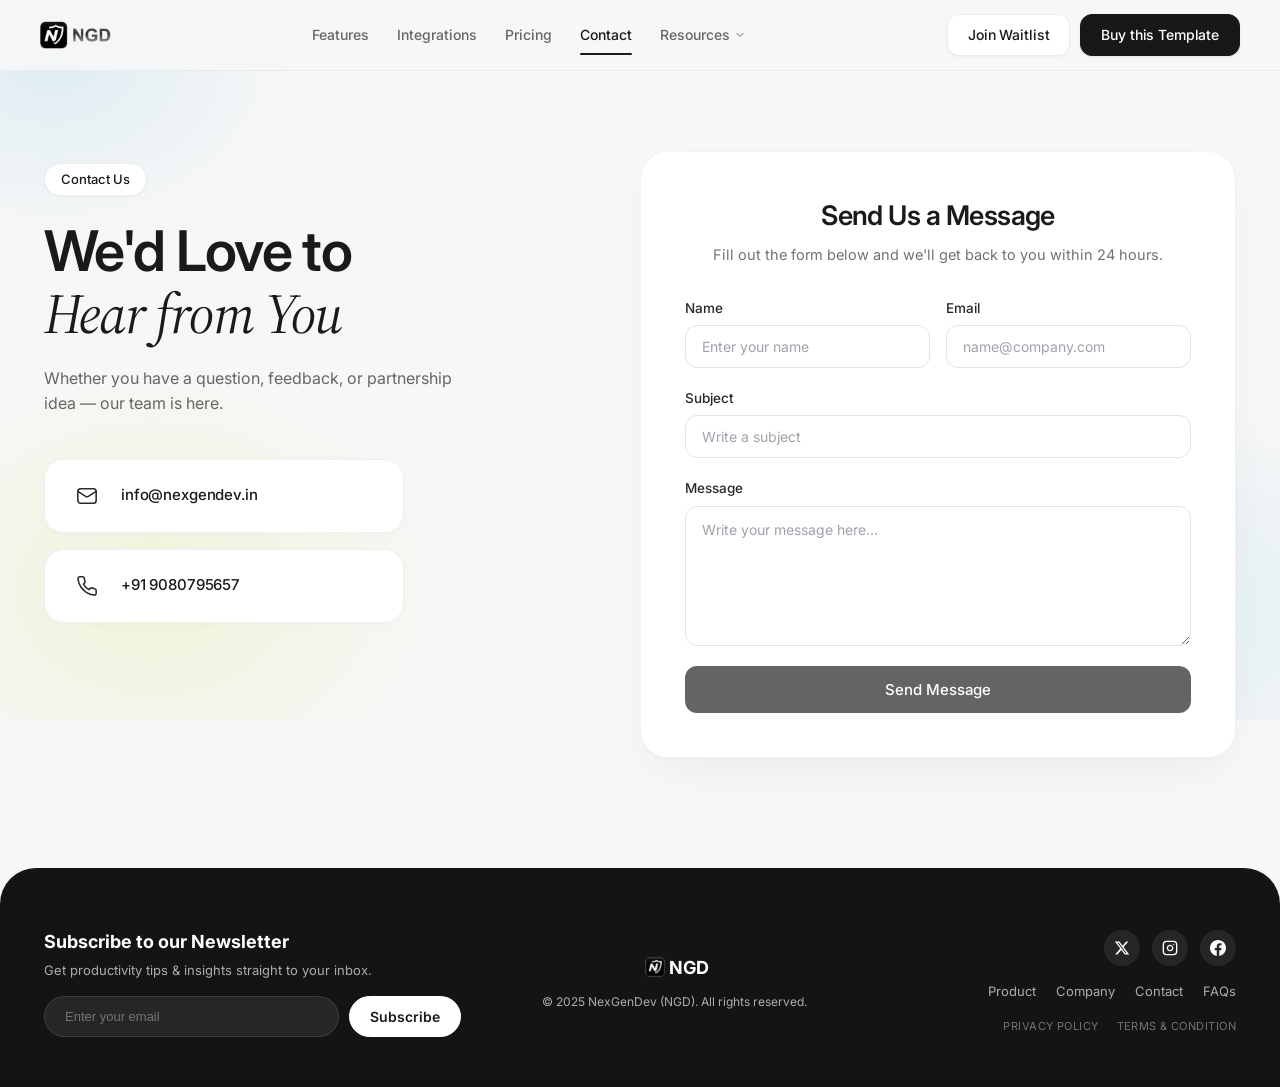
==== commit a9ad2ca6: "Nav bar fix" ====
--- a/contact.html
+++ b/contact.html
@@ -31,11 +31,7 @@
   <header class="site-header" id="siteHeader">
     <div class="header-container">
       <a href="index.html" class="brand-logo" aria-label="NGD Home">
-        <div class="brand-icon">
-          <img src="images/newnex.png" alt="NGD" width="28" height="28"
-            style="border-radius: 8px; display: block; object-fit: cover;">
-        </div>
-        <span class="brand-name">NGD</span>
+        <img src="images/logo.png" alt="NGD" class="brand-logo-img">
       </a>
 
       <!-- Desktop Nav -->
@@ -80,8 +76,7 @@
         <!-- Card Header: Existing Logo + Close Button -->
         <div class="mobile-menu-header">
           <a href="index.html" class="mobile-card-brand" aria-label="NGD Home">
-            <img src="images/newnex.png" alt="NGD" class="mobile-brand-icon">
-            <span class="mobile-brand-text">NGD</span>
+            <img src="images/logo.png" alt="NGD" class="mobile-brand-img">
           </a>
           <button class="mobile-menu-close" id="mobileMenuCloseBtn" aria-label="Close navigation menu">
             <svg width="20" height="20" viewBox="0 0 24 24" fill="none" stroke="currentColor" stroke-width="2.2" stroke-linecap="round" stroke-linejoin="round">
--- a/style.css
+++ b/style.css
@@ -60,7 +60,7 @@
   scroll-behavior: smooth;
   -webkit-font-smoothing: antialiased;
   -moz-osx-font-smoothing: grayscale;
-  overflow-x: hidden;
+  overflow-x: clip;
   width: 100%;
   max-width: 100%;
 }
@@ -70,7 +70,7 @@
   background-color: var(--bg-primary);
   color: var(--text-main);
   line-height: 1.5;
-  overflow-x: hidden;
+  overflow-x: clip;
   position: relative;
   width: 100%;
   max-width: 100%;
@@ -234,27 +234,40 @@
 }
 
 .pill-highlight {
-  color: var(--accent-cyan);
-  font-weight: 700;
+  background: linear-gradient(135deg, rgb(193, 223, 41) 0%, rgb(70, 175, 216) 45%, rgb(76, 208, 189) 100%);
+  -webkit-background-clip: text;
+  -webkit-text-fill-color: transparent;
+  display: inline-block;
+  font-weight: 600;
 }
 
 /* ==========================================================================
    Header / Sticky Navigation
    ========================================================================== */
 .site-header {
+  position: -webkit-sticky;
   position: sticky;
   top: 0;
+  left: 0;
+  right: 0;
   z-index: 1000;
   width: 100%;
-  padding: 16px 40px;
+  padding: 14px 40px;
   background-color: rgba(247, 247, 247, 0.85);
-  backdrop-filter: blur(12px);
-  -webkit-backdrop-filter: blur(12px);
-  border-bottom: 1px solid rgba(0, 0, 0, 0.04);
+  backdrop-filter: blur(16px);
+  -webkit-backdrop-filter: blur(16px);
+  border-bottom: 1px solid rgba(0, 0, 0, 0.05);
+  transition: background-color 0.25s ease, box-shadow 0.25s ease, border-color 0.25s ease;
+}
+
+.site-header.scrolled {
+  background-color: rgba(247, 247, 247, 0.94);
+  border-bottom-color: rgba(0, 0, 0, 0.08);
+  box-shadow: 0 4px 20px rgba(0, 0, 0, 0.03);
 }
 
 .header-container {
-  max-width: 1320px;
+  max-width: 1200px;
   margin: 0 auto;
   background: transparent;
   backdrop-filter: none;
@@ -265,14 +278,25 @@
   display: flex;
   align-items: center;
   justify-content: space-between;
+  width: 100%;
 }
 
 .brand-logo {
-  display: flex;
+  display: inline-flex;
   align-items: center;
-  gap: 10px;
   text-decoration: none;
-  color: var(--text-main);
+  transition: opacity var(--trans-fast);
+}
+
+.brand-logo:hover {
+  opacity: 0.85;
+}
+
+.brand-logo .brand-logo-img {
+  height: 28px;
+  width: auto;
+  display: block;
+  object-fit: contain;
 }
 
 .brand-icon {
@@ -379,36 +403,44 @@
 .header-actions {
   display: flex;
   align-items: center;
-  gap: 12px;
+  gap: 10px;
 }
 
 .header-actions .btn {
-  border-radius: 10px;
-  padding: 10px 18px;
+  border-radius: 12px;
+  padding: 10px 20px;
   font-size: 14px;
   font-weight: 500;
+  letter-spacing: -0.01em;
+  line-height: 1.4;
+  transition: all var(--trans-fast);
 }
 
 .header-actions .btn-outline {
   background-color: #FFFFFF;
-  border: 1px solid rgba(0, 0, 0, 0.09);
+  border: 1px solid rgba(0, 0, 0, 0.08);
   color: #1A1A1A;
-  box-shadow: 0 1px 3px rgba(0, 0, 0, 0.03);
+  box-shadow: 0 1px 2px rgba(0, 0, 0, 0.04);
 }
 
 .header-actions .btn-outline:hover {
-  background-color: #FAFAFA;
+  background-color: #F7F7F7;
   border-color: rgba(0, 0, 0, 0.16);
+  transform: translateY(-1px);
 }
 
 .header-actions .btn-dark {
-  background-color: #1A1A1A;
+  background-color: #18181B;
   color: #FFFFFF;
-  border: 1px solid #1A1A1A;
+  border: 1px solid #18181B;
+  box-shadow: 0 1px 2px rgba(0, 0, 0, 0.08);
 }
 
 .header-actions .btn-dark:hover {
   background-color: #000000;
+  border-color: #000000;
+  transform: translateY(-1px);
+  box-shadow: 0 4px 12px rgba(0, 0, 0, 0.15);
 }
 
 .mobile-toggle {
@@ -457,10 +489,19 @@
 .hero-badge {
   margin-bottom: 28px;
   font-size: 13.5px;
-  background: rgba(255, 255, 255, 0.85);
+  background: rgba(255, 255, 255, 0.7);
   border: 1px solid rgba(0, 0, 0, 0.08);
   border-radius: 9999px;
   padding: 6px 18px;
+  color: #1A1A1A;
+  font-weight: 400;
+  display: inline-flex;
+  align-items: center;
+  gap: 6px;
+  box-shadow: 0 1px 2px rgba(0, 0, 0, 0.02);
+  backdrop-filter: blur(8px);
+  -webkit-backdrop-filter: blur(8px);
+  letter-spacing: -0.01em;
 }
 
 .hero-title {
@@ -1580,86 +1621,488 @@
 }
 
 .integrations-card {
-  background: radial-gradient(circle at 50% 0%, #1f2a28 0%, #141414 70%);
-}
-
-.integration-tree-wrapper {
-  margin-top: 60px;
+  background: radial-gradient(circle at 50% 50%, #15181e 0%, #0d0f13 65%, #08090b 100%);
+  border: 1px solid rgba(255, 255, 255, 0.08);
+  box-shadow: 0 40px 100px -20px rgba(0, 0, 0, 0.7), inset 0 1px 0 rgba(255, 255, 255, 0.08);
   position: relative;
-  display: flex;
-  flex-direction: column;
-  align-items: center;
-}
-
-.integration-hub {
-  width: 90px;
-  height: 90px;
-  background: var(--grad-brand);
-  border-radius: 28px;
+  overflow: hidden;
+  padding: 80px 32px 70px;
+}
+
+.integrations-ambient-glow {
+  position: absolute;
+  top: 52%;
+  left: 50%;
+  width: 500px;
+  height: 400px;
+  transform: translate(-50%, -50%);
+  background: radial-gradient(circle, rgba(56, 189, 248, 0.12) 0%, rgba(14, 165, 233, 0.04) 50%, transparent 75%);
+  filter: blur(60px);
+  pointer-events: none;
+  z-index: 0;
+}
+
+.serif-italic-tools {
+  font-family: 'Source Serif 4', Georgia, serif;
+  font-style: italic;
+  font-weight: 400;
+  color: #ffffff;
+  letter-spacing: -0.01em;
+  padding-left: 2px;
+}
+
+.integrations-headline {
+  font-size: clamp(38px, 4.8vw, 58px);
+  font-weight: 700;
+  line-height: 1.12;
+  letter-spacing: -0.035em;
+  color: #ffffff;
+  margin-bottom: 16px;
+}
+
+.integrations-subtext {
+  font-size: clamp(15px, 1.6vw, 17px);
+  color: #94a3b8;
+  max-width: 500px;
+  margin: 0 auto;
+  line-height: 1.5;
+}
+
+/* ==========================================================================
+   Interactive Network Diagram Stage
+   ========================================================================== */
+.integrations-network-stage {
+  position: relative;
+  width: 100%;
+  max-width: 980px;
+  margin: 50px auto 10px;
+  aspect-ratio: 1000 / 560;
+  min-height: 460px;
+  z-index: 1;
+  user-select: none;
+}
+
+/* SVG Canvas overlay */
+.net-svg-canvas {
+  position: absolute;
+  inset: 0;
+  width: 100%;
+  height: 100%;
+  pointer-events: none;
+  z-index: 1;
+  overflow: visible;
+}
+
+/* Base circuit lines */
+.net-wire-base {
+  stroke: rgba(255, 255, 255, 0.15);
+  stroke-width: 1.8;
+  fill: none;
+  stroke-linecap: round;
+  stroke-linejoin: round;
+  transition: stroke 0.35s ease;
+}
+
+/* Active illuminated wires */
+.net-wire-active {
+  fill: none;
+  stroke-width: 2.6;
+  stroke-linecap: round;
+  stroke-linejoin: round;
+  opacity: 0;
+  transition: opacity 0.35s cubic-bezier(0.16, 1, 0.3, 1), stroke-width 0.35s ease, filter 0.35s ease;
+}
+
+.wire-slack-act { stroke: #36C5F0; filter: drop-shadow(0 0 8px rgba(54, 197, 240, 0.75)); }
+.wire-jira-act { stroke: #2684FF; filter: drop-shadow(0 0 8px rgba(38, 132, 255, 0.8)); }
+.wire-zapier-act { stroke: #FF4F00; filter: drop-shadow(0 0 8px rgba(255, 79, 0, 0.8)); }
+.wire-sheets-act { stroke: #0F9D58; filter: drop-shadow(0 0 8px rgba(15, 157, 88, 0.8)); }
+.wire-mailchimp-act { stroke: #FFE01B; filter: drop-shadow(0 0 8px rgba(255, 224, 27, 0.8)); }
+.wire-dropbox-act { stroke: #0061FF; filter: drop-shadow(0 0 8px rgba(0, 97, 255, 0.8)); }
+.wire-figma-act { stroke: #A259FF; filter: drop-shadow(0 0 8px rgba(162, 89, 255, 0.8)); }
+.wire-g2-act { stroke: #00B67A; filter: drop-shadow(0 0 8px rgba(0, 182, 122, 0.8)); }
+
+.net-wire-active.is-active,
+.stage-all-active .net-wire-active {
+  opacity: 1;
+}
+
+/* Continuous Pulse Beams - Outward Flow from NexGen Hub to all logos */
+.net-wire-pulse {
+  fill: none;
+  stroke-width: 2.8;
+  stroke-linecap: round;
+  stroke-linejoin: round;
+  pointer-events: none;
+  stroke-dasharray: 65 480;
+  animation: pulseTravelOutward 3s cubic-bezier(0.4, 0, 0.2, 1) infinite;
+}
+
+.pulse-slack { stroke: url(#pulse-grad-slack); }
+.pulse-jira { stroke: url(#pulse-grad-jira); }
+.pulse-zapier { stroke: url(#pulse-grad-zapier); }
+.pulse-sheets { stroke: url(#pulse-grad-sheets); }
+.pulse-mailchimp { stroke: url(#pulse-grad-mailchimp); }
+.pulse-dropbox { stroke: url(#pulse-grad-dropbox); }
+.pulse-figma { stroke: url(#pulse-grad-figma); }
+.pulse-g2 { stroke: url(#pulse-grad-g2); }
+
+.net-wire-pulse.boost-speed,
+.stage-all-active .net-wire-pulse {
+  animation-duration: 1.4s !important;
+  stroke-width: 3.6;
+}
+
+/* ==========================================================================
+   Center Hub Node (NexGen Dev - Sleek Dark Shield Squircle)
+   ========================================================================== */
+.net-hub-container {
+  position: absolute;
+  left: 50%;
+  top: 50%;
+  transform: translate(-50%, -50%);
+  z-index: 4;
   display: flex;
   align-items: center;
   justify-content: center;
-  box-shadow: 0 0 50px rgba(115, 255, 234, 0.35);
-  margin-bottom: 50px;
-  z-index: 2;
-  transition: transform var(--trans-fast);
-}
-
-.integration-hub:hover {
-  transform: scale(1.05);
-}
-
-.apps-grid {
-  display: flex;
-  flex-wrap: wrap;
-  justify-content: center;
-  gap: 20px;
-  max-width: 800px;
-}
-
-.app-card {
-  background: rgba(255, 255, 255, 0.05);
-  border: 1px solid var(--border-dark);
-  border-radius: 18px;
-  padding: 16px 22px;
-  display: flex;
-  align-items: center;
-  gap: 12px;
-  transition: all var(--trans-fast);
   cursor: pointer;
-}
-
-.app-card:hover {
-  background: rgba(255, 255, 255, 0.1);
-  border-color: var(--border-dark-highlight);
-  transform: translateY(-3px);
-}
-
-.app-icon-wrap {
-  width: 44px;
-  height: 44px;
-  border-radius: 12px;
+  outline: none;
+}
+
+.hub-squircle {
+  width: 82px;
+  height: 82px;
+  border-radius: 22px;
+  background: transparent;
+  box-shadow:
+    0 14px 35px rgba(0, 0, 0, 0.75),
+    0 0 35px rgba(255, 255, 255, 0.08);
   display: flex;
   align-items: center;
   justify-content: center;
-}
-
-.bg-slack { background: rgba(255, 255, 255, 0.08); }
-.bg-mailchimp { background: #FFE01B; }
-.bg-zapier { background: #FF4A00; }
-.bg-sheets { background: #0F9D58; }
-.bg-figma { background: rgba(255, 255, 255, 0.08); }
-.bg-github { background: #24292E; }
-
-.zapier-asterisk {
-  font-size: 28px;
-  color: #fff;
-  line-height: 1;
-}
-
-.app-name {
-  font-size: 15px;
+  transition: transform 0.4s cubic-bezier(0.16, 1, 0.3, 1), box-shadow 0.4s ease;
+  position: relative;
+  z-index: 2;
+  animation: hubCyclePulse 3s cubic-bezier(0.4, 0, 0.2, 1) infinite;
+}
+
+.hub-nexgen-logo {
+  width: 100%;
+  height: 100%;
+  border-radius: 20px;
+  object-fit: cover;
+  display: block;
+  transition: transform 0.4s cubic-bezier(0.16, 1, 0.3, 1);
+}
+
+.hub-pulse-aura {
+  position: absolute;
+  inset: -12px;
+  border-radius: 32px;
+  border: 1.5px solid rgba(255, 255, 255, 0.25);
+  pointer-events: none;
+  animation: hubAuraRipple 3s cubic-bezier(0.2, 0.8, 0.2, 1) infinite;
+  z-index: 1;
+}
+
+.aura-2 {
+  animation-delay: 1.5s;
+}
+
+.net-hub-container:hover .hub-squircle,
+.net-hub-container:focus-visible .hub-squircle {
+  transform: scale(1.08);
+  border-color: rgba(255, 255, 255, 0.4);
+  box-shadow:
+    0 16px 45px rgba(0, 0, 0, 0.8),
+    0 0 50px rgba(255, 255, 255, 0.2),
+    inset 0 1px 2px rgba(255, 255, 255, 0.3);
+}
+
+.net-hub-container:hover .hub-nexgen-logo {
+  transform: scale(1.05);
+}
+
+/* ==========================================================================
+   Outer App Nodes
+   ========================================================================== */
+.net-app-node {
+  position: absolute;
+  z-index: 3;
+  transform: translate(-50%, -50%);
+  cursor: pointer;
+  outline: none;
+}
+
+/* Pinpoint positions matching the geometry */
+.app-slack { left: 18.5%; top: 21.4%; --card-glow-color: rgba(54, 197, 240, 0.5); }
+.app-jira { left: 12.5%; top: 40.2%; --card-glow-color: rgba(38, 132, 255, 0.55); }
+.app-zapier { left: 12.0%; top: 61.6%; --card-glow-color: rgba(255, 74, 0, 0.55); }
+.app-sheets { left: 18.0%; top: 80.4%; --card-glow-color: rgba(33, 206, 53, 0.55); }
+
+.app-mailchimp { left: 81.5%; top: 21.4%; --card-glow-color: rgba(253, 221, 76, 0.5); }
+.app-dropbox { left: 87.5%; top: 40.2%; --card-glow-color: rgba(15, 40, 127, 0.65); }
+.app-figma { left: 88.0%; top: 61.6%; --card-glow-color: rgba(162, 89, 255, 0.55); }
+.app-g2 { left: 82.0%; top: 80.4%; --card-glow-color: rgba(12, 92, 83, 0.65); }
+
+.app-card-inner {
+  width: 78px;
+  height: 78px;
+  display: flex;
+  align-items: center;
+  justify-content: center;
+  position: relative;
+  transition: transform 0.35s cubic-bezier(0.16, 1, 0.3, 1), filter 0.35s ease;
+}
+
+.app-brand-svg {
+  width: 100%;
+  height: 100%;
+  display: block;
+  border-radius: 20px;
+  box-shadow: 0 8px 24px rgba(0, 0, 0, 0.45);
+  transition: transform 0.35s cubic-bezier(0.16, 1, 0.3, 1), filter 0.35s ease, box-shadow 0.35s ease;
+}
+
+.net-app-node:hover .app-brand-svg,
+.net-app-node.is-hovered .app-brand-svg {
+  transform: scale(1.1) translateY(-4px);
+  filter: drop-shadow(0 12px 28px var(--card-glow-color, rgba(255, 255, 255, 0.3)));
+  box-shadow: 0 16px 36px rgba(0, 0, 0, 0.6);
+}
+
+/* ==========================================================================
+   Tooltips
+   ========================================================================== */
+.node-tooltip {
+  position: absolute;
+  bottom: calc(100% + 14px);
+  left: 50%;
+  transform: translateX(-50%) translateY(6px);
+  opacity: 0;
+  pointer-events: none;
+  transition: opacity 0.25s cubic-bezier(0.16, 1, 0.3, 1), transform 0.25s cubic-bezier(0.16, 1, 0.3, 1);
+  white-space: nowrap;
+  font-size: 12px;
   font-weight: 600;
+  color: #f8fafc;
+  background: rgba(15, 17, 23, 0.9);
+  backdrop-filter: blur(12px);
+  -webkit-backdrop-filter: blur(12px);
+  border: 1px solid rgba(255, 255, 255, 0.12);
+  padding: 5px 12px;
+  border-radius: 9999px;
+  box-shadow: 0 10px 25px rgba(0, 0, 0, 0.5);
+  z-index: 10;
+}
+
+.node-tooltip::after {
+  content: '';
+  position: absolute;
+  top: 100%;
+  left: 50%;
+  transform: translateX(-50%);
+  border-width: 4px;
+  border-style: solid;
+  border-color: rgba(15, 17, 23, 0.9) transparent transparent transparent;
+}
+
+.net-app-node:hover .node-tooltip,
+.net-app-node:focus-visible .node-tooltip,
+.net-hub-container:hover .node-tooltip,
+.net-hub-container:focus-visible .node-tooltip {
+  opacity: 1;
+  transform: translateX(-50%) translateY(0);
+}
+
+/* ==========================================================================
+   Animation Keyframes
+   ========================================================================== */
+@keyframes pulseTravelOutward {
+  0% {
+    stroke-dashoffset: 70;
+    opacity: 0;
+  }
+  10% {
+    opacity: 1;
+  }
+  62% {
+    stroke-dashoffset: -360;
+    opacity: 1;
+  }
+  72% {
+    stroke-dashoffset: -440;
+    opacity: 0;
+  }
+  100% {
+    stroke-dashoffset: -440;
+    opacity: 0;
+  }
+}
+
+@keyframes hubCyclePulse {
+  0% {
+    transform: scale(1.04);
+    border-color: rgba(255, 255, 255, 0.35);
+    box-shadow:
+      0 0 50px rgba(255, 255, 255, 0.3),
+      0 12px 35px rgba(0, 0, 0, 0.7);
+  }
+  25% {
+    transform: scale(1);
+    border-color: rgba(255, 255, 255, 0.16);
+    box-shadow:
+      0 0 35px rgba(255, 255, 255, 0.06),
+      0 12px 35px rgba(0, 0, 0, 0.7);
+  }
+  100% {
+    transform: scale(1);
+    border-color: rgba(255, 255, 255, 0.16);
+    box-shadow:
+      0 0 35px rgba(255, 255, 255, 0.06),
+      0 12px 35px rgba(0, 0, 0, 0.7);
+  }
+}
+
+@keyframes hubAuraRipple {
+  0% {
+    transform: scale(0.92);
+    opacity: 0.85;
+  }
+  40% {
+    opacity: 0.3;
+  }
+  80%, 100% {
+    transform: scale(1.42);
+    opacity: 0;
+  }
+}
+
+/* ==========================================================================
+   Network Diagram Responsive Breakpoints
+   ========================================================================== */
+@media (max-width: 900px) {
+  .integrations-network-stage {
+    aspect-ratio: 1000 / 580;
+    min-height: 400px;
+  }
+
+  .app-card-inner {
+    width: 64px;
+    height: 64px;
+  }
+
+  .hub-squircle {
+    width: 68px;
+    height: 68px;
+    border-radius: 18px;
+  }
+}
+
+@media (max-width: 640px) {
+  .integrations-card {
+    padding: 44px 14px 32px;
+    border-radius: 24px;
+  }
+
+  .integrations-network-stage {
+    aspect-ratio: 1000 / 640;
+    min-height: 330px;
+    margin: 28px auto 0;
+  }
+
+  /* Reposition nodes on mobile to give generous breathing room */
+  .app-slack { left: 14%; top: 16%; }
+  .app-jira { left: 7.5%; top: 38%; }
+  .app-zapier { left: 7.5%; top: 62%; }
+  .app-sheets { left: 14%; top: 84%; }
+
+  .app-mailchimp { left: 86%; top: 16%; }
+  .app-dropbox { left: 92.5%; top: 38%; }
+  .app-figma { left: 92.5%; top: 62%; }
+  .app-g2 { left: 86%; top: 84%; }
+
+  .app-card-inner {
+    width: 44px;
+    height: 44px;
+  }
+
+  .app-brand-svg {
+    border-radius: 12px;
+  }
+
+  .hub-squircle {
+    width: 50px;
+    height: 50px;
+    border-radius: 14px;
+  }
+
+  .hub-nexgen-logo {
+    border-radius: 13px;
+  }
+
+  .hub-pulse-aura {
+    inset: -8px;
+    border-radius: 20px;
+  }
+
+  .net-wire-base {
+    stroke-width: 1.4;
+  }
+
+  .net-wire-active {
+    stroke-width: 2.0;
+  }
+
+  .net-wire-pulse {
+    stroke-width: 2.2;
+  }
+
+  .node-tooltip {
+    display: none;
+  }
+}
+
+@media (max-width: 420px) {
+  .integrations-network-stage {
+    aspect-ratio: 1000 / 680;
+    min-height: 300px;
+    margin: 22px auto 0;
+  }
+
+  .app-slack { left: 13%; top: 15%; }
+  .app-jira { left: 6%; top: 38%; }
+  .app-zapier { left: 6%; top: 62%; }
+  .app-sheets { left: 13%; top: 85%; }
+
+  .app-mailchimp { left: 87%; top: 15%; }
+  .app-dropbox { left: 94%; top: 38%; }
+  .app-figma { left: 94%; top: 62%; }
+  .app-g2 { left: 87%; top: 85%; }
+
+  .app-card-inner {
+    width: 38px;
+    height: 38px;
+  }
+
+  .app-brand-svg {
+    border-radius: 10px;
+  }
+
+  .hub-squircle {
+    width: 44px;
+    height: 44px;
+    border-radius: 12px;
+  }
+
+  .hub-nexgen-logo {
+    border-radius: 11px;
+  }
+
+  .hub-pulse-aura {
+    inset: -6px;
+    border-radius: 16px;
+  }
 }
 
 /* ==========================================================================
@@ -2795,59 +3238,225 @@
    Product Overview Dark Section
    ========================================================================== */
 .overview-section {
-  padding: 80px 0;
-}
-
-.overview-features-row {
-  display: flex;
-  flex-wrap: wrap;
-  justify-content: center;
-  gap: 24px;
-  margin-top: 32px;
-}
-
-.of-item {
-  display: flex;
-  align-items: center;
-  gap: 10px;
-  font-size: 14px;
-  color: var(--text-white-muted);
-}
-
-.of-badge {
-  background: rgba(255, 255, 255, 0.1);
-  color: #FFFFFF;
-  padding: 4px 10px;
-  border-radius: 9999px;
-  font-size: 12px;
-  font-weight: 600;
-}
-
-.overview-mockup-wrap {
-  margin-top: 50px;
-}
-
-.dark-mockup-inner {
-  background: #1C1C1C;
-  border-color: rgba(255, 255, 255, 0.08);
+  padding: 90px 0 70px;
+  position: relative;
+}
+
+.overview-card {
+  background: radial-gradient(circle at 50% 28%, #1f2024 0%, #151619 55%, #0e0f11 100%);
+  border: 1px solid rgba(255, 255, 255, 0.08);
+  box-shadow: 0 40px 100px -20px rgba(0, 0, 0, 0.75), inset 0 1px 0 rgba(255, 255, 255, 0.08);
+  border-radius: 36px;
+  padding: 84px 44px 50px;
+  position: relative;
+  overflow: hidden;
+}
+
+/* Ambient Glow Accents */
+.overview-ambient-glow {
+  position: absolute;
+  border-radius: 50%;
+  pointer-events: none;
+  z-index: 0;
+}
+
+.overview-ambient-glow.glow-top-left {
+  top: 15%;
+  left: 6%;
+  width: 460px;
+  height: 380px;
+  background: radial-gradient(circle, rgba(235, 205, 110, 0.16) 0%, rgba(210, 180, 60, 0.04) 50%, transparent 72%);
+  filter: blur(85px);
+}
+
+.overview-ambient-glow.glow-bottom-center {
+  bottom: 22%;
+  right: 12%;
+  width: 500px;
+  height: 340px;
+  background: radial-gradient(circle, rgba(56, 189, 248, 0.14) 0%, rgba(45, 212, 191, 0.03) 50%, transparent 72%);
+  filter: blur(80px);
+}
+
+/* Mockup Presentation Container */
+.overview-mockup-wrapper {
+  position: relative;
+  z-index: 1;
+  margin-top: 54px;
+  max-width: 980px;
+  margin-left: auto;
+  margin-right: auto;
+  padding: 0 20px;
+}
+
+.overview-mockup-stage {
+  position: relative;
+  width: 100%;
+}
+
+.overview-board-container {
+  position: relative;
+  border-radius: 20px;
+  overflow: hidden;
+  box-shadow: 0 28px 75px -15px rgba(0, 0, 0, 0.7), 0 0 0 1px rgba(255, 255, 255, 0.09);
+  background: #FFFFFF;
+  transition: transform 0.4s cubic-bezier(0.16, 1, 0.3, 1), box-shadow 0.4s ease;
+}
+
+.overview-mockup-stage:hover .overview-board-container {
+  box-shadow: 0 34px 85px -15px rgba(0, 0, 0, 0.8), 0 0 0 1px rgba(255, 255, 255, 0.14);
+}
+
+.overview-board-img {
+  display: block;
+  width: 100%;
+  height: auto;
+  user-select: none;
+}
+
+/* Floating Widgets Over Board */
+.overview-float-widget {
+  position: absolute;
+  z-index: 2;
+  pointer-events: auto;
+  transition: transform 0.35s cubic-bezier(0.16, 1, 0.3, 1), filter 0.35s ease;
+  filter: drop-shadow(0 18px 30px rgba(0, 0, 0, 0.5));
+}
+
+.overview-float-widget .overview-widget-img {
+  display: block;
+  width: 100%;
+  height: auto;
+  user-select: none;
+}
+
+/* Floating Widget 1: Work Summary (Bottom-Left) */
+.widget-work-summary {
+  left: -4%;
+  bottom: 12%;
+  width: 23%;
+  min-width: 135px;
+  max-width: 230px;
+  animation: floatSlowLeft 6s ease-in-out infinite alternate;
+}
+
+.widget-work-summary:hover {
+  transform: translateY(-6px) scale(1.03);
+  filter: drop-shadow(0 24px 38px rgba(0, 0, 0, 0.65));
+}
+
+/* Floating Widget 2: High Task Card (Bottom-Right) */
+.widget-task-card {
+  right: -3%;
+  bottom: 16%;
+  width: 20%;
+  min-width: 115px;
+  max-width: 195px;
+  animation: floatSlowRight 6.5s ease-in-out infinite alternate;
+}
+
+.widget-task-card:hover {
+  transform: translateY(-6px) scale(1.03);
+  filter: drop-shadow(0 24px 38px rgba(0, 0, 0, 0.65));
+}
+
+@keyframes floatSlowLeft {
+  0% {
+    transform: translateY(0);
+  }
+  100% {
+    transform: translateY(-8px);
+  }
+}
+
+@keyframes floatSlowRight {
+  0% {
+    transform: translateY(0);
+  }
+  100% {
+    transform: translateY(-7px);
+  }
+}
+
+/* 3-Column Features Grid Below Mockup */
+.overview-features-grid {
   display: grid;
   grid-template-columns: repeat(3, 1fr);
-  gap: 20px;
-  padding: 24px;
-  min-height: auto;
-}
-
-.dark-mockup-inner .kanban-card {
-  background: #242424;
-  border-color: rgba(255, 255, 255, 0.08);
-}
-
-.dark-mockup-inner .card-title {
+  margin-top: 60px;
+  position: relative;
+  z-index: 1;
+}
+
+.overview-feature-col {
+  display: flex;
+  flex-direction: column;
+  align-items: center;
+  text-align: center;
+  padding: 24px 28px;
+  position: relative;
+  transition: transform 0.25s ease;
+}
+
+.overview-feature-col:not(:last-child)::after {
+  content: '';
+  position: absolute;
+  top: 10%;
+  bottom: 10%;
+  right: 0;
+  width: 1px;
+  background: rgba(255, 255, 255, 0.08);
+}
+
+.overview-feature-col:hover {
+  transform: translateY(-3px);
+}
+
+.overview-feature-icon-box {
+  width: 58px;
+  height: 58px;
+  border-radius: 17px;
+  background: linear-gradient(180deg, #252629 0%, #17181a 100%);
+  border: 1px solid rgba(255, 255, 255, 0.1);
+  box-shadow: inset 0 1px 0 rgba(255, 255, 255, 0.12), 0 8px 22px rgba(0, 0, 0, 0.35);
+  display: flex;
+  align-items: center;
+  justify-content: center;
+  margin-bottom: 20px;
+  transition: transform 0.25s ease, border-color 0.25s ease, box-shadow 0.25s ease;
+}
+
+.overview-feature-col:hover .overview-feature-icon-box {
+  transform: translateY(-2px) scale(1.05);
+  border-color: rgba(255, 255, 255, 0.22);
+  box-shadow: inset 0 1px 0 rgba(255, 255, 255, 0.2), 0 12px 28px rgba(0, 0, 0, 0.5);
+}
+
+.overview-feature-svg {
+  display: block;
+  width: 28px;
+  height: 28px;
+  transition: transform 0.25s ease;
+}
+
+.overview-feature-col:hover .overview-feature-svg {
+  transform: scale(1.08);
+}
+
+.overview-feature-title {
+  font-size: 21px;
+  font-weight: 600;
   color: #FFFFFF;
-}
-
-.dark-mockup-inner .col-name {
-  color: #FFFFFF;
+  letter-spacing: -0.025em;
+  margin-bottom: 9px;
+  line-height: 1.25;
+}
+
+.overview-feature-desc {
+  font-size: 14.5px;
+  color: rgba(255, 255, 255, 0.65);
+  line-height: 1.55;
+  max-width: 260px;
+  margin: 0 auto;
 }
 
 /* ==========================================================================
@@ -3509,18 +4118,21 @@
 
   /* Header & Navigation */
   .site-header {
-    top: 10px;
-    padding: 0 20px;
-  }
-
-  .header-container {
-    padding: 8px 18px;
-    background: rgba(255, 255, 255, 0.92);
+    top: 0;
+    padding: 12px 24px;
+    background-color: rgba(247, 247, 247, 0.88);
     backdrop-filter: blur(16px);
     -webkit-backdrop-filter: blur(16px);
-    border: 1px solid rgba(0, 0, 0, 0.08);
-    border-radius: 9999px;
-    box-shadow: 0 4px 20px rgba(0, 0, 0, 0.05);
+    border-bottom: 1px solid rgba(0, 0, 0, 0.05);
+  }
+
+  .header-container {
+    max-width: 100%;
+    padding: 0;
+    background: transparent;
+    border: none;
+    border-radius: 0;
+    box-shadow: none;
   }
 
   /* Switch desktop nav links to mobile toggle on tablet */
@@ -3529,27 +4141,49 @@
   }
 
   .header-actions .btn-dark {
+    display: inline-flex;
+    border-radius: 9999px;
+    padding: 8px 16px;
+    font-size: 13.5px;
+    font-weight: 500;
+  }
+
+  .header-actions .btn-outline {
     display: none;
-  }
-
-  .header-actions .btn-outline {
-    display: inline-flex;
-    padding: 8px 16px;
-    font-size: 13px;
   }
 
   .mobile-toggle {
     display: flex;
-  }
-
-  /* Mobile/Tablet Drawer Backdrop (Light Frosted Overlay matching reference) */
+    flex-direction: column;
+    justify-content: center;
+    align-items: center;
+    gap: 4px;
+    width: 32px;
+    height: 32px;
+    background: none;
+    border: none;
+    cursor: pointer;
+    padding: 4px;
+    margin-left: 4px;
+  }
+
+  .mobile-toggle span {
+    display: block;
+    width: 16px;
+    height: 2px;
+    background-color: #18181B;
+    border-radius: 2px;
+    transition: transform 0.2s ease, opacity 0.2s ease;
+  }
+
+  /* Mobile/Tablet Menu Backdrop (Light Frosted Overlay matching reference) */
   .mobile-menu-backdrop {
     display: block;
     position: fixed;
     inset: 0;
-    background: rgba(245, 245, 247, 0.75);
-    backdrop-filter: blur(14px);
-    -webkit-backdrop-filter: blur(14px);
+    background: rgba(0, 0, 0, 0.25);
+    backdrop-filter: blur(8px);
+    -webkit-backdrop-filter: blur(8px);
     z-index: 1998;
     opacity: 0;
     visibility: hidden;
@@ -3561,78 +4195,77 @@
     visibility: visible;
   }
 
-  /* Mobile/Tablet Floating Card Menu */
+  /* Mobile/Tablet Drawer Menu (Image 2 design from top) */
   .mobile-menu {
     display: block;
     position: fixed;
-    top: 14px;
-    left: 14px;
-    right: 14px;
-    max-width: 410px;
-    margin: 0 auto;
+    top: 0;
+    left: 0;
+    right: 0;
+    width: 100%;
     z-index: 2000;
     opacity: 0;
     visibility: hidden;
-    transform: translateY(-8px) scale(0.98);
-    transition: opacity 0.25s ease, transform 0.25s cubic-bezier(0.16, 1, 0.3, 1), visibility 0.25s ease;
+    transform: translateY(-100%);
+    transition: transform 0.3s cubic-bezier(0.16, 1, 0.3, 1), opacity 0.25s ease, visibility 0.25s ease;
     pointer-events: none;
   }
 
   .mobile-menu.open {
     opacity: 1;
     visibility: visible;
-    transform: translateY(0) scale(1);
+    transform: translateY(0);
     pointer-events: auto;
   }
 
   .mobile-menu-card {
     background: #FFFFFF;
-    border: 1px solid rgba(0, 0, 0, 0.06);
-    border-radius: 28px;
-    box-shadow: 0 20px 50px -10px rgba(0, 0, 0, 0.09), 0 4px 16px -2px rgba(0, 0, 0, 0.03);
-    padding: 30px 26px 28px 26px;
-    max-height: calc(100vh - 28px);
+    border-bottom: 1px solid rgba(0, 0, 0, 0.08);
+    border-radius: 0 0 24px 24px;
+    box-shadow: 0 20px 48px rgba(0, 0, 0, 0.09);
+    padding: 16px 24px 24px 24px;
+    max-height: 90vh;
     overflow-y: auto;
     display: flex;
     flex-direction: column;
+    margin: 0 auto;
+    max-width: 100%;
   }
 
   .mobile-menu-header {
     display: flex;
     align-items: center;
     justify-content: space-between;
-    margin-bottom: 28px;
+    margin-bottom: 24px;
   }
 
   .mobile-card-brand {
     display: flex;
     align-items: center;
-    gap: 12px;
     text-decoration: none;
   }
 
+  .mobile-brand-img {
+    height: 28px;
+    width: auto;
+    object-fit: contain;
+    display: block;
+  }
+
   .mobile-brand-icon {
-    width: 36px;
-    height: 36px;
-    border-radius: 10px;
-    object-fit: cover;
-    display: block;
-    box-shadow: 0 2px 8px rgba(0, 0, 0, 0.08);
+    display: none;
   }
 
   .mobile-brand-text {
-    font-size: 24px;
-    font-weight: 700;
-    color: #18181B;
-    letter-spacing: -0.03em;
+    display: none;
   }
 
   .mobile-menu-close {
     display: flex;
     align-items: center;
     justify-content: center;
-    width: 34px;
-    height: 34px;
+    width: 32px;
+    height: 32px;
     background: transparent;
     border: none;
     border-radius: 50%;
@@ -3647,14 +4280,14 @@
     color: #18181B;
   }
 
-  /* Indented Nav Links matching reference */
+  /* Nav Links (clean, left-aligned, matching Image 2) */
   .mobile-nav-list {
     display: flex;
     flex-direction: column;
-    gap: 20px;
+    gap: 18px;
     align-items: flex-start;
-    padding-left: 36px;
-    margin-bottom: 38px;
+    padding-left: 0;
+    margin-bottom: 28px;
   }
 
   .mobile-nav-item {
@@ -3666,9 +4299,9 @@
 
   .mobile-link {
     font-family: var(--font-sans);
-    font-size: 15.5px;
-    font-weight: 400;
-    color: #71717A;
+    font-size: 16px;
+    font-weight: 500;
+    color: #666666;
     text-decoration: none;
     transition: color var(--trans-fast);
     display: inline-flex;
@@ -3688,11 +4321,11 @@
   }
 
   .mobile-active-indicator {
-    width: 24px;
+    width: 22px;
     height: 2px;
     background-color: #18181B;
     border-radius: 2px;
-    margin-top: 5px;
+    margin-top: 4px;
   }
 
   .mobile-dropdown-btn {
@@ -3704,7 +4337,7 @@
   }
 
   .mobile-dropdown-btn .mobile-chevron {
-    color: #9CA3AF;
+    color: #8E8E93;
     transition: transform var(--trans-fast);
   }
 
@@ -3715,9 +4348,9 @@
   .mobile-submenu {
     display: none;
     flex-direction: column;
-    gap: 10px;
+    gap: 12px;
     width: 100%;
-    padding: 8px 0 4px 14px;
+    padding: 10px 0 4px 14px;
     margin-top: 6px;
     border-left: 2px solid #E5E7EB;
   }
@@ -3729,9 +4362,9 @@
   .mobile-sublink {
     font-size: 14.5px;
     font-weight: 400;
-    color: #71717A;
+    color: #666666;
     text-decoration: none;
-    padding: 3px 0;
+    padding: 2px 0;
     transition: color var(--trans-fast);
   }
 
@@ -3739,27 +4372,26 @@
     color: #18181B;
   }
 
-  /* Bottom Actions (Clean, side-by-side, no border-top divider) */
+  /* Bottom Actions (Clean, side-by-side matching Image 2) */
   .mobile-actions {
-    display: grid;
-    grid-template-columns: 1fr 1fr;
-    gap: 14px;
+    display: flex;
+    gap: 12px;
+    width: 100%;
     margin-top: auto;
-    padding-top: 0;
-    border-top: none;
   }
 
   .mobile-btn-outline {
-    height: 50px;
+    flex: 1;
+    height: 48px;
     background: #FFFFFF;
-    border: 1px solid #E5E7EB;
+    border: 1px solid rgba(0, 0, 0, 0.08);
     color: #18181B;
-    border-radius: 16px;
-    font-size: 15px;
+    border-radius: 14px;
+    font-size: 14.5px;
     font-weight: 600;
     padding: 0 12px;
     text-align: center;
-    box-shadow: 0 1px 2px rgba(0, 0, 0, 0.04);
+    box-shadow: 0 1px 2px rgba(0, 0, 0, 0.03);
     display: flex;
     align-items: center;
     justify-content: center;
@@ -3769,22 +4401,22 @@
   }
 
   .mobile-btn-outline:hover {
-    background: #F9FAFB;
-    border-color: #D1D5DB;
-    transform: translateY(-1px);
+    background: #F7F7F7;
+    border-color: rgba(0, 0, 0, 0.16);
   }
 
   .mobile-btn-dark {
-    height: 50px;
+    flex: 1;
+    height: 48px;
     background: #18181B;
     border: 1px solid #18181B;
     color: #FFFFFF;
-    border-radius: 16px;
-    font-size: 15px;
+    border-radius: 14px;
+    font-size: 14.5px;
     font-weight: 600;
     padding: 0 12px;
     text-align: center;
-    box-shadow: 0 4px 14px rgba(0, 0, 0, 0.16);
+    box-shadow: 0 1px 2px rgba(0, 0, 0, 0.08);
     display: flex;
     align-items: center;
     justify-content: center;
@@ -3796,7 +4428,6 @@
   .mobile-btn-dark:hover {
     background: #000000;
     border-color: #000000;
-    transform: translateY(-1px);
   }
 
   /* Hero Section */
@@ -4039,12 +4670,27 @@
 
   /* Overview Section */
   .overview-section {
-    padding: 60px 0;
-  }
-
-  .dark-mockup-inner {
-    grid-template-columns: repeat(3, 1fr);
-    gap: 14px;
+    padding: 70px 0 50px;
+  }
+
+  .overview-card {
+    padding: 64px 32px 40px;
+  }
+
+  .overview-features-grid {
+    margin-top: 48px;
+  }
+
+  .overview-feature-col {
+    padding: 18px 16px;
+  }
+
+  .overview-feature-title {
+    font-size: 19px;
+  }
+
+  .overview-feature-desc {
+    font-size: 13.5px;
   }
 
   /* Spotlight */
@@ -4173,10 +4819,21 @@
     max-width: 440px;
   }
 
-  /* Overview mockup stacks */
-  .dark-mockup-inner {
-    grid-template-columns: 1fr;
-    gap: 14px;
+  /* Overview mockup responsive adjustments */
+  .overview-mockup-wrapper {
+    padding: 0 10px;
+  }
+
+  .widget-work-summary {
+    left: -2%;
+    bottom: 8%;
+    width: 25%;
+  }
+
+  .widget-task-card {
+    right: -2%;
+    bottom: 12%;
+    width: 22%;
   }
 
   /* FAQ single column */
@@ -4226,22 +4883,32 @@
 
   /* Header & Mobile Nav */
   .site-header {
-    top: 10px;
-    padding: 0 12px;
+    top: 0;
+    padding: 10px 16px;
+    background-color: rgba(247, 247, 247, 0.88);
+    backdrop-filter: blur(16px);
+    -webkit-backdrop-filter: blur(16px);
+    border-bottom: 1px solid rgba(0, 0, 0, 0.05);
   }
 
   .header-container {
-    padding: 8px 16px;
-    background: #FFFFFF;
-    border: 1px solid var(--border-light);
-    border-radius: 9999px;
-    box-shadow: 0 4px 20px rgba(0, 0, 0, 0.06);
+    padding: 0;
+    background: transparent;
+    border: none;
+    border-radius: 0;
+    box-shadow: none;
   }
 
   .mobile-menu {
-    top: 12px;
-    left: 12px;
-    right: 12px;
+    top: 0;
+    left: 0;
+    right: 0;
+    width: 100%;
+  }
+
+  .mobile-menu-card {
+    padding: 16px 18px 24px 18px;
+    border-radius: 0 0 24px 24px;
   }
 
   /* Hero Section */
@@ -4776,28 +5443,75 @@
 
   /* Dark Product Overview */
   .overview-section {
-    padding: 44px 0;
-  }
-
-  .overview-features-row {
-    flex-direction: column;
-    gap: 10px;
-    align-items: center;
-    margin-top: 20px;
-  }
-
-  .of-item {
-    font-size: 12.5px;
-    text-align: center;
-    flex-direction: column;
-    gap: 4px;
-  }
-
-  .dark-mockup-inner {
+    padding: 44px 0 36px;
+  }
+
+  .overview-card {
+    padding: 48px 18px 32px;
+    border-radius: 28px;
+  }
+
+  .overview-mockup-wrapper {
+    margin-top: 36px;
+    padding: 0 4px;
+  }
+
+  .overview-board-container {
+    border-radius: 14px;
+  }
+
+  .widget-work-summary {
+    left: -2%;
+    bottom: 5%;
+    width: 30%;
+    min-width: 105px;
+  }
+
+  .widget-task-card {
+    right: -1%;
+    bottom: 8%;
+    width: 26%;
+    min-width: 95px;
+  }
+
+  .overview-features-grid {
     grid-template-columns: 1fr;
-    gap: 12px;
-    padding: 12px;
-    border-radius: 14px;
+    gap: 28px;
+    margin-top: 40px;
+  }
+
+  .overview-feature-col {
+    padding: 10px 14px;
+  }
+
+  .overview-feature-col:not(:last-child)::after {
+    top: auto;
+    bottom: -14px;
+    left: 20%;
+    right: 20%;
+    width: 60%;
+    height: 1px;
+  }
+
+  .overview-feature-icon-box {
+    width: 52px;
+    height: 52px;
+    margin-bottom: 14px;
+  }
+
+  .overview-feature-svg {
+    width: 25px;
+    height: 25px;
+  }
+
+  .overview-feature-title {
+    font-size: 18px;
+    margin-bottom: 6px;
+  }
+
+  .overview-feature-desc {
+    font-size: 13.5px;
+    max-width: 280px;
   }
 
   /* Spotlight Testimonial */
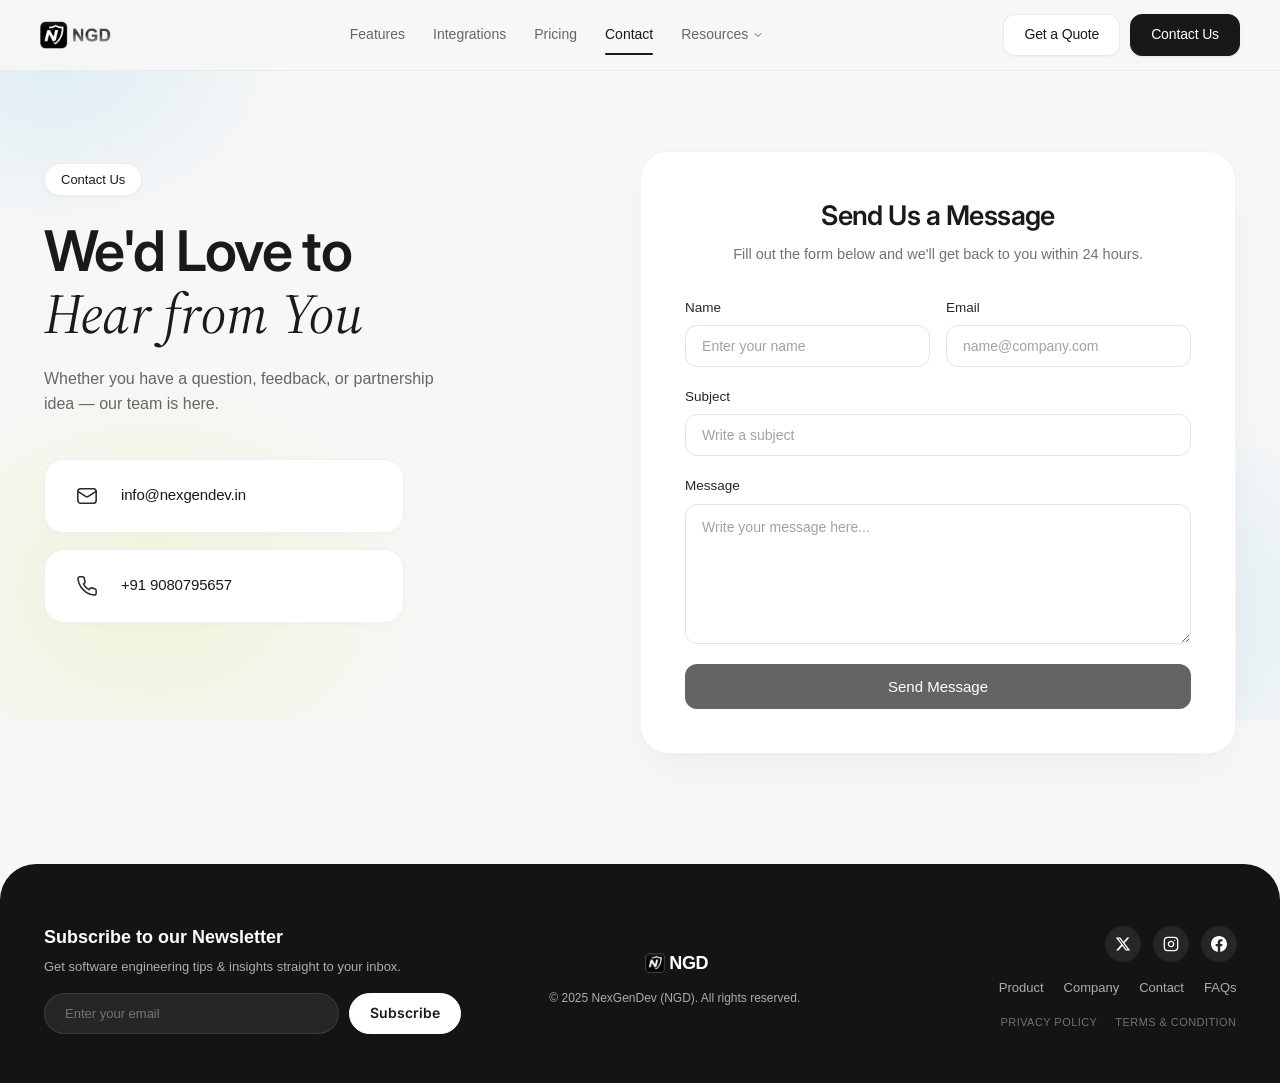
==== commit 715387f8: "Update landing page animation and content" ====
--- a/contact.html
+++ b/contact.html
@@ -4,19 +4,19 @@
 <head>
   <meta charset="UTF-8">
   <meta name="viewport" content="width=device-width, initial-scale=1.0">
-  <title>Contact Us - NGD Premium SaaS &amp; Startup Template</title>
+  <title>Contact Us - NexGenDev | Software, Websites, Hosting &amp; AI Solutions</title>
   <meta name="description"
-    content="Have questions, feedback, or a partnership idea? Reach out to the NGD team and we'll get back to you within 24 hours.">
+    content="Get in touch with NexGenDev for custom software solutions, website development, cloud hosting, third-party integrations, and SEO optimization.">
 
   <!-- Favicon -->
   <link rel="icon" type="image/png" href="images/newnex.png">
   <link rel="apple-touch-icon" href="images/newnex.png">
 
-  <!-- Google Fonts: Inter & Source Serif 4 -->
+  <!-- Google Fonts: Inter Display, Inter & Source Serif 4 -->
   <link rel="preconnect" href="https://fonts.googleapis.com">
   <link rel="preconnect" href="https://fonts.gstatic.com" crossorigin>
   <link
-    href="https://fonts.googleapis.com/css2?family=Inter:ital,opsz,wght@0,14..32,100..900;1,14..32,100..900&family=Source+Serif+4:ital,opsz,wght@1,8..60,400..700&display=swap"
+    href="https://fonts.googleapis.com/css2?family=Inter+Tight:ital,wght@0,100..900;1,100..900&family=Inter:ital,opsz,wght@0,14..32,100..900;1,14..32,100..900&family=Source+Serif+4:ital,opsz,wght@0,8..60,300..800;1,8..60,300..800&display=swap"
     rel="stylesheet">
 
   <link rel="stylesheet" href="style.css">
@@ -58,8 +58,8 @@
 
       <!-- Header CTAs -->
       <div class="header-actions">
-        <button class="btn btn-outline waitlist-trigger" type="button">Join Waitlist</button>
-        <a href="index.html#pricing" class="btn btn-dark">Buy this Template</a>
+        <button class="btn btn-outline waitlist-trigger" type="button">Get a Quote</button>
+        <a href="contact.html" class="btn btn-dark">Contact Us</a>
         <button class="mobile-toggle" id="mobileMenuBtn" aria-label="Toggle Navigation Menu">
           <span></span>
           <span></span>
@@ -119,8 +119,8 @@
 
         <!-- Bottom Actions (Side by Side) -->
         <div class="mobile-actions">
-          <button class="btn mobile-btn-outline waitlist-trigger" type="button">Join Waitlist</button>
-          <a href="index.html#pricing" class="btn mobile-btn-dark">Buy this Template</a>
+          <button class="btn mobile-btn-outline waitlist-trigger" type="button">Get a Quote</button>
+          <a href="contact.html" class="btn mobile-btn-dark">Contact Us</a>
         </div>
       </div>
     </div>
@@ -243,7 +243,7 @@
         <!-- Newsletter column -->
         <div class="footer-newsletter">
           <h3 class="footer-nl-title">Subscribe to our Newsletter</h3>
-          <p class="footer-nl-desc">Get productivity tips &amp; insights straight to your inbox.</p>
+          <p class="footer-nl-desc">Get software engineering tips &amp; insights straight to your inbox.</p>
           <form class="newsletter-form" id="newsletterForm">
             <input type="email" class="nl-input" id="nlEmail" placeholder="Enter your email" required>
             <button type="submit" class="btn btn-white btn-nl">Subscribe</button>
@@ -316,8 +316,8 @@
           <img src="images/newnex.png" alt="NGD" width="32" height="32"
             style="border-radius: 8px; display: block; object-fit: cover;">
         </div>
-        <h3 class="modal-title">Join the NGD Waitlist</h3>
-        <p class="modal-desc">Be among the first to experience the fastest, cleanest way to manage your team’s projects.
+        <h3 class="modal-title">Start Your Project with NexGenDev</h3>
+        <p class="modal-desc">Tell us about your software, website, hosting, or AI needs. We'll get back to you with a custom plan within 24 hours.
         </p>
       </div>
 
@@ -331,21 +331,22 @@
           <input type="email" id="wlEmail" class="form-input" placeholder="alex@company.com" required>
         </div>
         <div class="form-group">
-          <label for="wlSize" class="form-label">Team Size</label>
+          <label for="wlSize" class="form-label">Project Type</label>
           <select id="wlSize" class="form-input">
-            <option value="1-5">1 - 5 members</option>
-            <option value="6-20" selected>6 - 20 members</option>
-            <option value="21-50">21 - 50 members</option>
-            <option value="50+">50+ members</option>
+            <option value="software">Custom Software &amp; Web Apps</option>
+            <option value="website" selected>Website &amp; Cloud Hosting</option>
+            <option value="mobile">Mobile App (Google Play Store)</option>
+            <option value="ai-crm">AI Support &amp; CRM Solutions</option>
+            <option value="seo">SEO &amp; Integrations</option>
           </select>
         </div>
-        <button type="submit" class="btn btn-dark w-full btn-lg mt-2">Request Early Access</button>
+        <button type="submit" class="btn btn-dark w-full btn-lg mt-2">Request Consultation</button>
       </form>
 
       <div class="modal-success" id="modalSuccess">
         <div class="success-icon">🎉</div>
-        <h4>You're on the list!</h4>
-        <p>We've reserved your spot. Watch your inbox for your VIP invitation code.</p>
+        <h4>Request Received!</h4>
+        <p>We've received your project details. Our engineering lead will get in touch shortly.</p>
       </div>
     </div>
   </div>
--- a/style.css
+++ b/style.css
@@ -1,7 +1,89 @@
 /* ==========================================================================
-   NexGenDev (NGD) - Premium SaaS & Startup Landing Page Stylesheet
-   Crafted with pure Vanilla CSS
+   Exact Typography from https://allly.framer.website/
+   1. Source Serif 4 (Italic accents)
+   2. Inter Display (Headings, titles, display UI)
+   3. Inter (Clean sans body & labels)
    ========================================================================== */
+
+/* Source Serif 4 Italic (Exact font used on allly.framer.website for serif accents) */
+@font-face {
+  font-family: "Source Serif 4";
+  src: url("https://fonts.gstatic.com/s/sourceserif4/v14/vEF02_tTDB4M7-auWDN0ahZJW1ge6NmXpVAHV83Bfb_US2D2QYxoUKIkn98pRl9dDs4DrjXEXw.woff2") format("woff2");
+  font-display: swap;
+  font-style: italic;
+  font-weight: 400;
+}
+
+@font-face {
+  font-family: "Source Serif 4";
+  src: url("https://fonts.gstatic.com/s/sourceserif4/v14/vEF02_tTDB4M7-auWDN0ahZJW1ge6NmXpVAHV83Bfb_US2D2QYxoUKIkn98poVhdDs4DrjXEXw.woff2") format("woff2");
+  font-display: swap;
+  font-style: italic;
+  font-weight: 700;
+}
+
+/* Inter Display Regular (400) */
+@font-face {
+  font-family: "Inter Display";
+  src: url("https://framerusercontent.com/assets/2uIBiALfCHVpWbHqRMZutfT7giU.woff2") format("woff2");
+  font-display: swap;
+  font-style: normal;
+  font-weight: 400;
+}
+
+/* Inter Display Medium (500) */
+@font-face {
+  font-family: "Inter Display";
+  src: url("https://framerusercontent.com/assets/ePuN3mCjzajIHnyCdvKBFiZkyY0.woff2") format("woff2");
+  font-display: swap;
+  font-style: normal;
+  font-weight: 500;
+}
+
+/* Inter Display Bold (700) */
+@font-face {
+  font-family: "Inter Display";
+  src: url("https://framerusercontent.com/assets/I11LrmuBDQZweplJ62KkVsklU5Y.woff2") format("woff2");
+  font-display: swap;
+  font-style: normal;
+  font-weight: 700;
+}
+
+/* Inter Display Bold Italic (700) */
+@font-face {
+  font-family: "Inter Display";
+  src: url("https://framerusercontent.com/assets/F5Lmfd3fCAu7TwiYbI4DLWw4ks.woff2") format("woff2");
+  font-display: swap;
+  font-style: italic;
+  font-weight: 700;
+}
+
+/* Inter Regular (400) */
+@font-face {
+  font-family: "Inter";
+  src: url("https://framerusercontent.com/assets/GrgcKwrN6d3Uz8EwcLHZxwEfC4.woff2") format("woff2");
+  font-display: swap;
+  font-style: normal;
+  font-weight: 400;
+}
+
+/* Inter Medium (500) */
+@font-face {
+  font-family: "Inter";
+  src: url("https://framerusercontent.com/assets/ePuN3mCjzajIHnyCdvKBFiZkyY0.woff2") format("woff2");
+  font-display: swap;
+  font-style: normal;
+  font-weight: 500;
+}
+
+/* Inter Bold (700) */
+@font-face {
+  font-family: "Inter";
+  src: url("https://framerusercontent.com/assets/syRNPWzAMIrcJ3wIlPIP43KjQs.woff2") format("woff2");
+  font-display: swap;
+  font-style: normal;
+  font-weight: 700;
+}
 
 :root {
   /* Color Palette */
@@ -10,13 +92,13 @@
   --bg-card-subtle: #F1F1F1;
   --bg-dark: #141414;
   --bg-dark-card: #1A1A1A;
-  
+
   --text-main: #1A1A1A;
   --text-muted: #666666;
   --text-light-muted: #999999;
   --text-white: #FFFFFF;
   --text-white-muted: rgba(255, 255, 255, 0.65);
-  
+
   --border-subtle: rgba(26, 26, 26, 0.08);
   --border-light: rgba(26, 26, 26, 0.12);
   --border-dark: rgba(255, 255, 255, 0.1);
@@ -34,9 +116,9 @@
   --grad-card-glow: linear-gradient(135deg, rgba(115, 255, 234, 0.25) 0%, rgba(187, 217, 39, 0.18) 100%);
   --grad-text-lime: linear-gradient(135deg, #73FFEA 0%, #BBD927 100%);
 
-  /* Typography */
-  --font-sans: 'Inter', -apple-system, BlinkMacSystemFont, "Segoe UI", Roboto, Helvetica, Arial, sans-serif;
-  --font-serif: 'Source Serif 4', Georgia, "Times New Roman", serif;
+  /* Typography - Exact fonts from allly.framer.website */
+  --font-sans: 'Inter Display', 'Inter', -apple-system, BlinkMacSystemFont, "Segoe UI", Roboto, sans-serif;
+  --font-serif: 'Source Serif 4', Georgia, serif;
 
   /* Elevations & Shadows */
   --shadow-sm: 0 2px 8px rgba(0, 0, 0, 0.04);
@@ -50,7 +132,9 @@
 }
 
 /* Base Reset */
-*, *::before, *::after {
+*,
+*::before,
+*::after {
   box-sizing: border-box;
   margin: 0;
   padding: 0;
@@ -74,6 +158,66 @@
   position: relative;
   width: 100%;
   max-width: 100%;
+  font-optical-sizing: auto;
+  -webkit-font-smoothing: antialiased;
+  -moz-osx-font-smoothing: grayscale;
+}
+
+/* --------------------------------------------------------------------------
+   Framer-Style Smooth Continuous Scroll Reveal
+   Seamless, single-motion fluid transition (no discrete steps or pauses)
+   Lightweight 6px blur dissolves directly into crystal clarity
+   -------------------------------------------------------------------------- */
+.framer-reveal,
+.hidden,
+.reveal,
+.scroll-reveal {
+  opacity: 0;
+  filter: blur(6px);
+  transform: translateY(22px);
+  transition: 
+    opacity 0.65s cubic-bezier(0.16, 1, 0.3, 1),
+    transform 0.65s cubic-bezier(0.16, 1, 0.3, 1),
+    filter 0.65s cubic-bezier(0.16, 1, 0.3, 1) !important;
+  will-change: opacity, transform, filter;
+}
+
+/* Revealed in-view state: glides in smoothly in one continuous motion */
+.framer-reveal.in-view,
+.hidden.in-view,
+.hidden.reveal,
+.hidden.visible,
+.reveal.in-view,
+.reveal.visible,
+.reveal.revealed,
+.scroll-reveal.revealed {
+  opacity: 1 !important;
+  filter: blur(0px) !important;
+  transform: translateY(0) !important;
+}
+
+/* Completed entrance state: clears animation so hover transforms & clicks work immediately */
+.revealed-done {
+  opacity: 1;
+  filter: none;
+  will-change: auto;
+}
+
+.revealed-done:not(:hover) {
+  transform: none;
+}
+
+@media (prefers-reduced-motion: reduce) {
+  .framer-reveal,
+  .hidden,
+  .reveal,
+  .scroll-reveal {
+    opacity: 1 !important;
+    transform: none !important;
+    filter: none !important;
+    animation: none !important;
+    transition: none !important;
+  }
 }
 
 /* Ambient Background Glow */
@@ -86,7 +230,7 @@
   max-width: 1440px;
   height: 720px;
   pointer-events: none;
-  background: 
+  background:
     radial-gradient(ellipse 350px 260px at 4% 8%, rgba(70, 175, 216, 0.14) 0%, transparent 70%),
     radial-gradient(ellipse 420px 320px at 12% 82%, rgba(195, 230, 60, 0.16) 0%, transparent 70%),
     radial-gradient(ellipse 450px 320px at 88% 85%, rgba(70, 175, 216, 0.14) 0%, transparent 70%);
@@ -98,6 +242,8 @@
   font-family: var(--font-serif);
   font-style: italic;
   font-weight: 400;
+  font-optical-sizing: auto;
+  letter-spacing: normal;
 }
 
 .serif-gradient {
@@ -475,7 +621,7 @@
    ========================================================================== */
 .hero-section {
   position: relative;
-  padding: 55px 0 70px;
+  padding: 55px 0 120px;
   text-align: center;
   overflow: hidden;
 }
@@ -505,10 +651,11 @@
 }
 
 .hero-title {
-  font-size: clamp(48px, 6.5vw, 84px);
-  font-weight: 700;
-  line-height: 1.05;
+  font-size: clamp(48px, 6.2vw, 82px);
+  font-weight: 500;
+  line-height: 1.06;
   letter-spacing: -0.04em;
+  font-optical-sizing: auto;
   color: var(--text-main);
   margin-bottom: 22px;
 }
@@ -546,7 +693,7 @@
 }
 
 .hero-reviews {
-  margin-bottom: 60px;
+  margin-bottom: 36px;
 }
 
 .google-rating {
@@ -595,6 +742,7 @@
     transform: translateY(28px);
     filter: blur(4px);
   }
+
   100% {
     opacity: 1;
     transform: translateY(0);
@@ -605,12 +753,11 @@
 @keyframes heroCardEntrance {
   0% {
     opacity: 0;
-    transform: translateY(65px);
     filter: blur(8px);
   }
+
   100% {
     opacity: 1;
-    transform: translateY(0);
     filter: blur(0);
   }
 }
@@ -639,22 +786,24 @@
 .hero-mockup-section {
   position: relative;
   width: 100%;
-  max-width: 1200px;
-  margin: 35px auto 0;
+  max-width: 1080px;
+  margin: 68px auto 26px;
   display: flex;
   justify-content: center;
 }
 
 .hero-glow-bg {
   position: absolute;
-  top: -15%;
+  top: -12%;
   left: 50%;
-  transform: translateX(-50%);
-  width: 130%;
-  max-width: 1400px;
+  transform: translateX(-50%) scale(0.85);
+  transform-origin: center center;
+  width: 120%;
+  max-width: 1200px;
   pointer-events: none;
   z-index: 1;
-  opacity: 0.85;
+  opacity: 0.70;
+  will-change: transform, opacity;
 }
 
 .hero-glow-img {
@@ -667,26 +816,28 @@
   position: relative;
   z-index: 2;
   width: 100%;
+  perspective: 1200px;
+  perspective-origin: center top;
 }
 
 .hero-mockup-card {
   position: relative;
   width: 100%;
   border-radius: 20px;
-  will-change: transform;
-  transform: translateY(0);
+  transform-origin: center top;
+  will-change: transform, box-shadow;
+  transform: scale3d(0.78, 0.78, 1) rotateX(8deg);
   box-shadow: 
-    0 35px 90px -20px rgba(0, 0, 0, 0.18),
-    0 15px 35px -10px rgba(0, 0, 0, 0.08),
+    0 24px 60px -18px rgba(0, 0, 0, 0.14),
+    0 12px 28px -10px rgba(0, 0, 0, 0.06),
     0 0 0 1px rgba(0, 0, 0, 0.05);
   animation: heroCardEntrance 1.1s cubic-bezier(0.16, 1, 0.3, 1) 0.3s backwards;
-  transition: transform 0.25s cubic-bezier(0.16, 1, 0.3, 1), box-shadow 0.25s ease;
+  transition: box-shadow 0.3s ease;
 }
 
 .hero-mockup-card:hover {
-  transform: translateY(-3px);
   box-shadow: 
-    0 45px 105px -20px rgba(0, 0, 0, 0.22),
+    0 48px 115px -20px rgba(0, 0, 0, 0.24),
     0 20px 45px -10px rgba(0, 0, 0, 0.10),
     0 0 0 1px rgba(0, 0, 0, 0.06);
 }
@@ -699,6 +850,11 @@
   pointer-events: none;
   z-index: 1;
   box-shadow: 0 0 35px rgba(115, 255, 234, 0.28);
+  transition: box-shadow 0.3s ease;
+}
+
+.hero-mockup-card:hover .mockup-frame-bg {
+  box-shadow: 0 0 45px rgba(115, 255, 234, 0.40);
 }
 
 .mockup-frame-img {
@@ -799,8 +955,13 @@
 }
 
 @keyframes marqueeScroll {
-  0% { transform: translateX(0); }
-  100% { transform: translateX(-33.333333%); }
+  0% {
+    transform: translateX(0);
+  }
+
+  100% {
+    transform: translateX(-33.333333%);
+  }
 }
 
 /* ==========================================================================
@@ -816,9 +977,10 @@
 
 .section-title {
   font-size: clamp(34px, 4.5vw, 54px);
-  font-weight: 700;
+  font-weight: 500;
   line-height: 1.12;
   letter-spacing: -0.035em;
+  font-optical-sizing: auto;
   margin-bottom: 18px;
 }
 
@@ -832,7 +994,7 @@
 .bento-grid {
   display: grid;
   grid-template-columns: repeat(6, 1fr);
-  gap: 24px;
+  gap: 28px;
   margin-top: 48px;
 }
 
@@ -846,13 +1008,16 @@
   justify-content: space-between;
   overflow: hidden;
   box-shadow: 0 2px 5px rgba(0, 0, 0, 0.02), 0 10px 20px rgba(0, 0, 0, 0.02);
-  transition: transform 0.3s cubic-bezier(0.16, 1, 0.3, 1), box-shadow 0.3s cubic-bezier(0.16, 1, 0.3, 1);
+  transition: transform 0.45s cubic-bezier(0.16, 1, 0.3, 1), box-shadow 0.45s cubic-bezier(0.16, 1, 0.3, 1), border-color 0.4s ease;
   position: relative;
+  will-change: transform, box-shadow;
 }
 
 .bento-card:hover {
-  transform: translateY(-4px);
-  box-shadow: 0 12px 32px rgba(0, 0, 0, 0.06);
+  transform: translateY(-6px) scale(1.018);
+  box-shadow: 0 20px 48px -8px rgba(0, 0, 0, 0.09), 0 6px 18px -4px rgba(0, 0, 0, 0.03);
+  border-color: rgba(0, 0, 0, 0.10);
+  z-index: 5;
 }
 
 .bento-wide {
@@ -927,7 +1092,7 @@
 
 .sb-col {
   position: absolute;
-  border-radius: 16px;
+  border-radius: 50px;
 }
 
 .sb-col img {
@@ -938,42 +1103,47 @@
 }
 
 .sb-col-center {
-  width: 250px;
+  width: 200px;
   left: 50%;
   transform: translateX(-50%);
-  top: 38px;
+  top: 36px;
   z-index: 2;
-  transition: transform 0.4s cubic-bezier(0.16, 1, 0.3, 1);
+  transition: transform 0.5s cubic-bezier(0.16, 1, 0.3, 1);
+  will-change: transform;
 }
 
 .sb-col-left {
-  width: 200px;
-  left: calc(50% - 240px);
-  top: 88px;
+  width: 168px;
+  right: calc(50% + 115px);
+  left: auto;
+  top: 80px;
   z-index: 1;
   opacity: 0.95;
-  transition: transform 0.4s cubic-bezier(0.16, 1, 0.3, 1);
+  transition: transform 0.5s cubic-bezier(0.16, 1, 0.3, 1);
+  will-change: transform;
 }
 
 .sb-col-right {
-  width: 200px;
-  right: calc(50% - 240px);
-  top: 88px;
+  width: 168px;
+  left: calc(50% + 115px);
+  right: auto;
+  top: 80px;
   z-index: 1;
   opacity: 0.95;
-  transition: transform 0.4s cubic-bezier(0.16, 1, 0.3, 1);
+  transition: transform 0.5s cubic-bezier(0.16, 1, 0.3, 1);
+  will-change: transform;
 }
 
 .bento-card:hover .sb-col-center {
-  transform: translateX(-50%) translateY(-8px);
+  transform: translateX(-50%) translateY(-22px);
 }
 
 .bento-card:hover .sb-col-left {
-  transform: translateY(6px);
+  transform: translateY(22px);
 }
 
 .bento-card:hover .sb-col-right {
-  transform: translateY(6px);
+  transform: translateY(22px);
 }
 
 /* Card 2: Seamless Collaboration */
@@ -1014,7 +1184,8 @@
   z-index: 1;
   pointer-events: none;
   opacity: 0.95;
-  transition: transform 0.5s cubic-bezier(0.16, 1, 0.3, 1), opacity 0.5s ease;
+  transition: opacity 0.55s cubic-bezier(0.16, 1, 0.3, 1), transform 0.55s cubic-bezier(0.16, 1, 0.3, 1);
+  will-change: opacity, transform;
 }
 
 .collab-line-tl {
@@ -1069,12 +1240,15 @@
     stroke-dashoffset: 100;
     opacity: 0;
   }
+
   12% {
     opacity: 1;
   }
+
   88% {
     opacity: 1;
   }
+
   100% {
     stroke-dashoffset: 0;
     opacity: 0;
@@ -1086,7 +1260,8 @@
   position: absolute;
   width: 88px;
   z-index: 3;
-  transition: transform 0.5s cubic-bezier(0.16, 1, 0.3, 1), filter 0.3s ease;
+  transition: transform 0.8s cubic-bezier(0.2, 0.8, 0.2, 1), filter 0.4s ease;
+  will-change: transform;
 }
 
 .collab-chip img {
@@ -1099,137 +1274,122 @@
 .chip-comment {
   left: calc(50% - 224px);
   top: 82px;
-  animation: expandComment 0.9s cubic-bezier(0.16, 1, 0.3, 1) forwards, floatComment 3.6s ease-in-out 0.9s infinite;
 }
 
 .chip-attach {
   left: calc(50% - 224px);
   top: 188px;
-  animation: expandAttach 0.9s cubic-bezier(0.16, 1, 0.3, 1) 0.1s forwards, floatAttach 4.2s ease-in-out 1.0s infinite;
 }
 
 .chip-assignee {
   left: calc(50% + 136px);
   top: 82px;
-  animation: expandAssignee 0.9s cubic-bezier(0.16, 1, 0.3, 1) 0.15s forwards, floatAssignee 3.8s ease-in-out 1.05s infinite;
 }
 
 .chip-timeline {
   left: calc(50% + 136px);
   top: 188px;
-  animation: expandTimeline 0.9s cubic-bezier(0.16, 1, 0.3, 1) 0.2s forwards, floatTimeline 4.5s ease-in-out 1.1s infinite;
-}
-
-/* Outward Burst Entrance Animations */
-@keyframes expandComment {
-  0% {
-    opacity: 0;
-    transform: translate(35px, 14px) scale(0.85);
-  }
-  100% {
-    opacity: 1;
-    transform: translate(0, 0) scale(1);
-  }
-}
-
-@keyframes expandAttach {
-  0% {
-    opacity: 0;
-    transform: translate(35px, -14px) scale(0.85);
-  }
-  100% {
-    opacity: 1;
-    transform: translate(0, 0) scale(1);
-  }
-}
-
-@keyframes expandAssignee {
-  0% {
-    opacity: 0;
-    transform: translate(-35px, 14px) scale(0.85);
-  }
-  100% {
-    opacity: 1;
-    transform: translate(0, 0) scale(1);
-  }
-}
-
-@keyframes expandTimeline {
-  0% {
-    opacity: 0;
-    transform: translate(-35px, -14px) scale(0.85);
-  }
-  100% {
-    opacity: 1;
-    transform: translate(0, 0) scale(1);
-  }
+}
+
+/* Organic Continuous Floating Micro-Animations on inner images */
+.chip-comment img {
+  animation: floatComment 3.8s ease-in-out infinite;
+}
+
+.chip-attach img {
+  animation: floatAttach 4.4s ease-in-out infinite;
+}
+
+.chip-assignee img {
+  animation: floatAssignee 4.0s ease-in-out 0.2s infinite;
+}
+
+.chip-timeline img {
+  animation: floatTimeline 4.6s ease-in-out 0.3s infinite;
 }
 
 /* Continuous Floating Micro-Animations */
 @keyframes floatComment {
-  0%, 100% {
+
+  0%,
+  100% {
     transform: translate(0, 0);
   }
+
   50% {
-    transform: translate(-2px, -3px);
+    transform: translate(-3px, -4px);
   }
 }
 
 @keyframes floatAttach {
-  0%, 100% {
+
+  0%,
+  100% {
     transform: translate(0, 0);
   }
+
   50% {
-    transform: translate(-2px, 3px);
+    transform: translate(-3px, 4px);
   }
 }
 
 @keyframes floatAssignee {
-  0%, 100% {
+
+  0%,
+  100% {
     transform: translate(0, 0);
   }
+
   50% {
-    transform: translate(2px, -3px);
+    transform: translate(3px, -4px);
   }
 }
 
 @keyframes floatTimeline {
-  0%, 100% {
+
+  0%,
+  100% {
     transform: translate(0, 0);
   }
+
   50% {
-    transform: translate(2px, 3px);
+    transform: translate(3px, 4px);
   }
 }
 
 @keyframes centerPulse {
-  0%, 100% {
+
+  0%,
+  100% {
     transform: translateX(-50%) translateY(0);
   }
+
   50% {
     transform: translateX(-50%) translateY(-2px);
   }
 }
 
-/* Interactive Hover Dynamic Response */
+/* Interactive Hover Dynamic Response - GreenoChat chips glide closer and lines vanish */
 .bento-card:hover .chip-comment {
-  transform: translate(-2px, -2px) !important;
+  transform: translate(48px, 16px);
 }
 
 .bento-card:hover .chip-attach {
-  transform: translate(-2px, 2px) !important;
+  transform: translate(48px, -16px);
 }
 
 .bento-card:hover .chip-assignee {
-  transform: translate(2px, -2px) !important;
+  transform: translate(-48px, 16px);
 }
 
 .bento-card:hover .chip-timeline {
-  transform: translate(2px, 2px) !important;
+  transform: translate(-48px, -16px);
 }
 
 .bento-card:hover .collab-line {
-  opacity: 1;
+  opacity: 0;
+  transform: scale(0.6);
+  pointer-events: none;
 }
 
 /* Card 3: Deadline Control */
@@ -1255,7 +1415,8 @@
   left: 50%;
   transform: translateX(-50%);
   width: 250px;
-  transition: transform 0.4s cubic-bezier(0.16, 1, 0.3, 1);
+  transition: transform 0.55s cubic-bezier(0.16, 1, 0.3, 1);
+  will-change: transform;
 }
 
 .dl-item img {
@@ -1279,12 +1440,17 @@
   z-index: 1;
 }
 
+/* RUDSETI: Top to left, middle to right, bottom to left on hover */
 .bento-card:hover .dl-research {
-  transform: translateX(-54%);
+  transform: translateX(-60%);
+}
+
+.bento-card:hover .dl-design {
+  transform: translateX(-40%);
 }
 
 .bento-card:hover .dl-maint {
-  transform: translateX(-46%);
+  transform: translateX(-60%);
 }
 
 /* Card 4: Progress Tracking */
@@ -1297,24 +1463,32 @@
   display: flex;
   align-items: center;
   justify-content: center;
+  padding: 16px 20px 24px;
 }
 
 .progress-wrap {
-  width: 236px;
+  width: 100%;
+  max-width: 195px;
+  max-height: 190px;
   display: flex;
   align-items: center;
   justify-content: center;
-  transition: transform 0.4s cubic-bezier(0.16, 1, 0.3, 1);
+  transition: transform 0.5s cubic-bezier(0.16, 1, 0.3, 1);
+  will-change: transform;
 }
 
 .progress-wrap img {
-  width: 100%;
+  width: auto;
+  max-width: 100%;
+  max-height: 185px;
   height: auto;
+  object-fit: contain;
   display: block;
 }
 
+/* Mayilon Tours: Tilt to the right a bit on hover safely within bounds */
 .bento-card:hover .progress-wrap {
-  transform: scale(1.03) translateY(-4px);
+  transform: translateY(-4px) rotate(3deg);
 }
 
 /* Card 5: Integrations */
@@ -1335,7 +1509,8 @@
   display: flex;
   align-items: center;
   justify-content: center;
-  transition: transform 0.4s cubic-bezier(0.16, 1, 0.3, 1);
+  transition: transform 0.75s cubic-bezier(0.16, 1, 0.3, 1);
+  will-change: transform;
 }
 
 .integrations-orbit-wrap img {
@@ -1345,8 +1520,9 @@
   display: block;
 }
 
+/* Integrations: Logos rotate clockwise on hover (subtly reduced from 45deg to 16deg) */
 .bento-card:hover .integrations-orbit-wrap {
-  transform: scale(1.04) rotate(1.5deg);
+  transform: scale(1.03) rotate(16deg);
 }
 
 /* ==========================================================================
@@ -1365,16 +1541,18 @@
 
 .feature-pills-title {
   font-size: clamp(34px, 4.2vw, 50px);
-  font-weight: 700;
+  font-weight: 500;
   letter-spacing: -0.035em;
+  font-optical-sizing: auto;
   color: #1a1a1a;
   line-height: 1.15;
 }
 
 .serif-italic-accent {
-  font-family: 'Source Serif 4', Georgia, serif;
+  font-family: var(--font-serif);
   font-style: italic;
   font-weight: 400;
+  font-optical-sizing: auto;
   color: #9aa0a6;
   letter-spacing: -0.01em;
   margin-left: 4px;
@@ -1412,6 +1590,7 @@
   0% {
     transform: translateX(0);
   }
+
   100% {
     transform: translateX(calc(-100% - 20px));
   }
@@ -1595,11 +1774,18 @@
 /* ==========================================================================
    Dark Sections: Integrations, Product Overview, Final CTA
    ========================================================================== */
+.integrations-section .container,
+.overview-section .container,
+.final-cta-section .container {
+  max-width: 1380px;
+  width: 95%;
+}
+
 .dark-card {
   background-color: var(--bg-dark);
   color: var(--text-white);
   border-radius: 36px;
-  padding: 80px 48px;
+  padding: 85px 56px;
   position: relative;
   overflow: hidden;
   box-shadow: 0 30px 100px -20px rgba(0, 0, 0, 0.4);
@@ -1607,9 +1793,10 @@
 
 .dark-title {
   font-size: clamp(34px, 4.5vw, 56px);
-  font-weight: 700;
+  font-weight: 500;
   line-height: 1.1;
   letter-spacing: -0.035em;
+  font-optical-sizing: auto;
   margin-bottom: 18px;
 }
 
@@ -1626,7 +1813,7 @@
   box-shadow: 0 40px 100px -20px rgba(0, 0, 0, 0.7), inset 0 1px 0 rgba(255, 255, 255, 0.08);
   position: relative;
   overflow: hidden;
-  padding: 80px 32px 70px;
+  padding: 85px 44px 75px;
 }
 
 .integrations-ambient-glow {
@@ -1643,9 +1830,10 @@
 }
 
 .serif-italic-tools {
-  font-family: 'Source Serif 4', Georgia, serif;
+  font-family: var(--font-serif);
   font-style: italic;
   font-weight: 400;
+  font-optical-sizing: auto;
   color: #ffffff;
   letter-spacing: -0.01em;
   padding-left: 2px;
@@ -1674,7 +1862,7 @@
 .integrations-network-stage {
   position: relative;
   width: 100%;
-  max-width: 980px;
+  max-width: 1060px;
   margin: 50px auto 10px;
   aspect-ratio: 1000 / 560;
   min-height: 460px;
@@ -1713,14 +1901,45 @@
   transition: opacity 0.35s cubic-bezier(0.16, 1, 0.3, 1), stroke-width 0.35s ease, filter 0.35s ease;
 }
 
-.wire-slack-act { stroke: #36C5F0; filter: drop-shadow(0 0 8px rgba(54, 197, 240, 0.75)); }
-.wire-jira-act { stroke: #2684FF; filter: drop-shadow(0 0 8px rgba(38, 132, 255, 0.8)); }
-.wire-zapier-act { stroke: #FF4F00; filter: drop-shadow(0 0 8px rgba(255, 79, 0, 0.8)); }
-.wire-sheets-act { stroke: #0F9D58; filter: drop-shadow(0 0 8px rgba(15, 157, 88, 0.8)); }
-.wire-mailchimp-act { stroke: #FFE01B; filter: drop-shadow(0 0 8px rgba(255, 224, 27, 0.8)); }
-.wire-dropbox-act { stroke: #0061FF; filter: drop-shadow(0 0 8px rgba(0, 97, 255, 0.8)); }
-.wire-figma-act { stroke: #A259FF; filter: drop-shadow(0 0 8px rgba(162, 89, 255, 0.8)); }
-.wire-g2-act { stroke: #00B67A; filter: drop-shadow(0 0 8px rgba(0, 182, 122, 0.8)); }
+.wire-slack-act {
+  stroke: #36C5F0;
+  filter: drop-shadow(0 0 8px rgba(54, 197, 240, 0.75));
+}
+
+.wire-jira-act {
+  stroke: #2684FF;
+  filter: drop-shadow(0 0 8px rgba(38, 132, 255, 0.8));
+}
+
+.wire-zapier-act {
+  stroke: #FF4F00;
+  filter: drop-shadow(0 0 8px rgba(255, 79, 0, 0.8));
+}
+
+.wire-sheets-act {
+  stroke: #0F9D58;
+  filter: drop-shadow(0 0 8px rgba(15, 157, 88, 0.8));
+}
+
+.wire-mailchimp-act {
+  stroke: #FFE01B;
+  filter: drop-shadow(0 0 8px rgba(255, 224, 27, 0.8));
+}
+
+.wire-dropbox-act {
+  stroke: #0061FF;
+  filter: drop-shadow(0 0 8px rgba(0, 97, 255, 0.8));
+}
+
+.wire-figma-act {
+  stroke: #A259FF;
+  filter: drop-shadow(0 0 8px rgba(162, 89, 255, 0.8));
+}
+
+.wire-g2-act {
+  stroke: #00B67A;
+  filter: drop-shadow(0 0 8px rgba(0, 182, 122, 0.8));
+}
 
 .net-wire-active.is-active,
 .stage-all-active .net-wire-active {
@@ -1738,14 +1957,37 @@
   animation: pulseTravelOutward 3s cubic-bezier(0.4, 0, 0.2, 1) infinite;
 }
 
-.pulse-slack { stroke: url(#pulse-grad-slack); }
-.pulse-jira { stroke: url(#pulse-grad-jira); }
-.pulse-zapier { stroke: url(#pulse-grad-zapier); }
-.pulse-sheets { stroke: url(#pulse-grad-sheets); }
-.pulse-mailchimp { stroke: url(#pulse-grad-mailchimp); }
-.pulse-dropbox { stroke: url(#pulse-grad-dropbox); }
-.pulse-figma { stroke: url(#pulse-grad-figma); }
-.pulse-g2 { stroke: url(#pulse-grad-g2); }
+.pulse-slack {
+  stroke: url(#pulse-grad-slack);
+}
+
+.pulse-jira {
+  stroke: url(#pulse-grad-jira);
+}
+
+.pulse-zapier {
+  stroke: url(#pulse-grad-zapier);
+}
+
+.pulse-sheets {
+  stroke: url(#pulse-grad-sheets);
+}
+
+.pulse-mailchimp {
+  stroke: url(#pulse-grad-mailchimp);
+}
+
+.pulse-dropbox {
+  stroke: url(#pulse-grad-dropbox);
+}
+
+.pulse-figma {
+  stroke: url(#pulse-grad-figma);
+}
+
+.pulse-g2 {
+  stroke: url(#pulse-grad-g2);
+}
 
 .net-wire-pulse.boost-speed,
 .stage-all-active .net-wire-pulse {
@@ -1835,15 +2077,53 @@
 }
 
 /* Pinpoint positions matching the geometry */
-.app-slack { left: 18.5%; top: 21.4%; --card-glow-color: rgba(54, 197, 240, 0.5); }
-.app-jira { left: 12.5%; top: 40.2%; --card-glow-color: rgba(38, 132, 255, 0.55); }
-.app-zapier { left: 12.0%; top: 61.6%; --card-glow-color: rgba(255, 74, 0, 0.55); }
-.app-sheets { left: 18.0%; top: 80.4%; --card-glow-color: rgba(33, 206, 53, 0.55); }
-
-.app-mailchimp { left: 81.5%; top: 21.4%; --card-glow-color: rgba(253, 221, 76, 0.5); }
-.app-dropbox { left: 87.5%; top: 40.2%; --card-glow-color: rgba(15, 40, 127, 0.65); }
-.app-figma { left: 88.0%; top: 61.6%; --card-glow-color: rgba(162, 89, 255, 0.55); }
-.app-g2 { left: 82.0%; top: 80.4%; --card-glow-color: rgba(12, 92, 83, 0.65); }
+.app-slack {
+  left: 18.5%;
+  top: 21.4%;
+  --card-glow-color: rgba(54, 197, 240, 0.5);
+}
+
+.app-jira {
+  left: 12.5%;
+  top: 40.2%;
+  --card-glow-color: rgba(38, 132, 255, 0.55);
+}
+
+.app-zapier {
+  left: 12.0%;
+  top: 61.6%;
+  --card-glow-color: rgba(255, 74, 0, 0.55);
+}
+
+.app-sheets {
+  left: 18.0%;
+  top: 80.4%;
+  --card-glow-color: rgba(33, 206, 53, 0.55);
+}
+
+.app-mailchimp {
+  left: 81.5%;
+  top: 21.4%;
+  --card-glow-color: rgba(253, 221, 76, 0.5);
+}
+
+.app-dropbox {
+  left: 87.5%;
+  top: 40.2%;
+  --card-glow-color: rgba(15, 40, 127, 0.65);
+}
+
+.app-figma {
+  left: 88.0%;
+  top: 61.6%;
+  --card-glow-color: rgba(162, 89, 255, 0.55);
+}
+
+.app-g2 {
+  left: 82.0%;
+  top: 80.4%;
+  --card-glow-color: rgba(12, 92, 83, 0.65);
+}
 
 .app-card-inner {
   width: 78px;
@@ -1923,17 +2203,21 @@
     stroke-dashoffset: 70;
     opacity: 0;
   }
+
   10% {
     opacity: 1;
   }
+
   62% {
     stroke-dashoffset: -360;
     opacity: 1;
   }
+
   72% {
     stroke-dashoffset: -440;
     opacity: 0;
   }
+
   100% {
     stroke-dashoffset: -440;
     opacity: 0;
@@ -1948,6 +2232,7 @@
       0 0 50px rgba(255, 255, 255, 0.3),
       0 12px 35px rgba(0, 0, 0, 0.7);
   }
+
   25% {
     transform: scale(1);
     border-color: rgba(255, 255, 255, 0.16);
@@ -1955,6 +2240,7 @@
       0 0 35px rgba(255, 255, 255, 0.06),
       0 12px 35px rgba(0, 0, 0, 0.7);
   }
+
   100% {
     transform: scale(1);
     border-color: rgba(255, 255, 255, 0.16);
@@ -1969,10 +2255,13 @@
     transform: scale(0.92);
     opacity: 0.85;
   }
+
   40% {
     opacity: 0.3;
   }
-  80%, 100% {
+
+  80%,
+  100% {
     transform: scale(1.42);
     opacity: 0;
   }
@@ -2012,15 +2301,45 @@
   }
 
   /* Reposition nodes on mobile to give generous breathing room */
-  .app-slack { left: 14%; top: 16%; }
-  .app-jira { left: 7.5%; top: 38%; }
-  .app-zapier { left: 7.5%; top: 62%; }
-  .app-sheets { left: 14%; top: 84%; }
-
-  .app-mailchimp { left: 86%; top: 16%; }
-  .app-dropbox { left: 92.5%; top: 38%; }
-  .app-figma { left: 92.5%; top: 62%; }
-  .app-g2 { left: 86%; top: 84%; }
+  .app-slack {
+    left: 14%;
+    top: 16%;
+  }
+
+  .app-jira {
+    left: 7.5%;
+    top: 38%;
+  }
+
+  .app-zapier {
+    left: 7.5%;
+    top: 62%;
+  }
+
+  .app-sheets {
+    left: 14%;
+    top: 84%;
+  }
+
+  .app-mailchimp {
+    left: 86%;
+    top: 16%;
+  }
+
+  .app-dropbox {
+    left: 92.5%;
+    top: 38%;
+  }
+
+  .app-figma {
+    left: 92.5%;
+    top: 62%;
+  }
+
+  .app-g2 {
+    left: 86%;
+    top: 84%;
+  }
 
   .app-card-inner {
     width: 44px;
@@ -2070,15 +2389,45 @@
     margin: 22px auto 0;
   }
 
-  .app-slack { left: 13%; top: 15%; }
-  .app-jira { left: 6%; top: 38%; }
-  .app-zapier { left: 6%; top: 62%; }
-  .app-sheets { left: 13%; top: 85%; }
-
-  .app-mailchimp { left: 87%; top: 15%; }
-  .app-dropbox { left: 94%; top: 38%; }
-  .app-figma { left: 94%; top: 62%; }
-  .app-g2 { left: 87%; top: 85%; }
+  .app-slack {
+    left: 13%;
+    top: 15%;
+  }
+
+  .app-jira {
+    left: 6%;
+    top: 38%;
+  }
+
+  .app-zapier {
+    left: 6%;
+    top: 62%;
+  }
+
+  .app-sheets {
+    left: 13%;
+    top: 85%;
+  }
+
+  .app-mailchimp {
+    left: 87%;
+    top: 15%;
+  }
+
+  .app-dropbox {
+    left: 94%;
+    top: 38%;
+  }
+
+  .app-figma {
+    left: 94%;
+    top: 62%;
+  }
+
+  .app-g2 {
+    left: 87%;
+    top: 85%;
+  }
 
   .app-card-inner {
     width: 38px;
@@ -2292,9 +2641,10 @@
 .stats-section {
   position: relative;
   padding: 85px 0 95px;
-  background-color: #FAFAFA;
-  border-top: 1px solid rgba(0, 0, 0, 0.06);
-  border-bottom: 1px solid rgba(0, 0, 0, 0.06);
+  background-color: #ECEEF2;
+  border-top: 1px solid rgba(0, 0, 0, 0.08);
+  border-bottom: 1px solid rgba(0, 0, 0, 0.08);
+  box-shadow: inset 0 3px 14px rgba(0, 0, 0, 0.04), 0 12px 36px rgba(0, 0, 0, 0.05);
   overflow: hidden;
 }
 
@@ -2306,7 +2656,7 @@
   transform: translate(-50%, -50%);
   width: 900px;
   height: 240px;
-  background: radial-gradient(ellipse at center, rgba(255, 255, 255, 0.95) 0%, rgba(250, 250, 250, 0) 75%);
+  background: radial-gradient(ellipse at center, rgba(255, 255, 255, 0.6) 0%, rgba(236, 238, 242, 0) 75%);
   pointer-events: none;
   z-index: 1;
 }
@@ -2318,9 +2668,9 @@
   font-family: ui-monospace, SFMono-Regular, Menlo, Monaco, Consolas, monospace;
   font-size: 15px;
   font-weight: 300;
-  color: #A1A1AA;
-  background-color: #FAFAFA;
-  padding: 0 6px;
+  color: #7A808C;
+  background-color: #ECEEF2;
+  padding: 0 8px;
   line-height: 1;
   z-index: 3;
   user-select: none;
@@ -2340,10 +2690,15 @@
   z-index: 2;
   display: grid;
   grid-template-columns: repeat(4, 1fr);
-  gap: 32px;
-  max-width: 1040px;
+  gap: 28px;
+  max-width: 1080px;
   margin: 0 auto;
   text-align: center;
+  background: #FFFFFF;
+  padding: 42px 28px;
+  border-radius: 24px;
+  border: 1px solid rgba(0, 0, 0, 0.06);
+  box-shadow: 0 12px 32px -10px rgba(0, 0, 0, 0.09), 0 2px 8px rgba(0, 0, 0, 0.03);
 }
 
 .stat-item {
@@ -2500,11 +2855,11 @@
   box-shadow: 0 1px 3px rgba(0, 0, 0, 0.2);
 }
 
-input:checked + .slider {
+input:checked+.slider {
   background-color: #1A1A1A;
 }
 
-input:checked + .slider:before {
+input:checked+.slider:before {
   transform: translateX(20px);
 }
 
@@ -2540,7 +2895,7 @@
   border-radius: 38px;
   border: none;
   background: url('images/9TgqtNmPwdThvtxoOXb51Fu6UOA.png') center / cover no-repeat,
-              linear-gradient(135deg, rgba(70, 175, 216, 0.7), rgba(193, 223, 41, 0.6), rgba(76, 208, 189, 0.8));
+    linear-gradient(135deg, rgba(70, 175, 216, 0.7), rgba(193, 223, 41, 0.6), rgba(76, 208, 189, 0.8));
   box-shadow: 0 12px 36px rgba(70, 175, 216, 0.18), 0 2px 8px rgba(0, 0, 0, 0.04);
 }
 
@@ -2578,7 +2933,7 @@
 
 .plan-header.header-pro {
   background: url('images/8QcrrJBdgJYjblK4aZQqBAo9bdg.png') center / cover no-repeat,
-              linear-gradient(135deg, #ECFDF5 0%, #EFF6FF 100%);
+    linear-gradient(135deg, #ECFDF5 0%, #EFF6FF 100%);
 }
 
 .plan-name {
@@ -2768,8 +3123,9 @@
 
 .about-title {
   font-size: 52px;
-  font-weight: 700;
+  font-weight: 500;
   letter-spacing: -0.035em;
+  font-optical-sizing: auto;
   color: var(--text-dark, #1a1a1a);
   line-height: 1.15;
   margin-bottom: 16px;
@@ -3614,17 +3970,19 @@
 
 .faq-headline {
   font-size: clamp(38px, 4.6vw, 60px);
-  font-weight: 700;
+  font-weight: 500;
   line-height: 1.1;
   letter-spacing: -0.035em;
+  font-optical-sizing: auto;
   color: #1a1a1a;
   margin-bottom: 18px;
 }
 
 .faq-headline .serif-italic {
-  font-family: 'Source Serif 4', Georgia, serif;
+  font-family: var(--font-serif);
   font-style: italic;
   font-weight: 400;
+  font-optical-sizing: auto;
   letter-spacing: -0.01em;
   margin-left: 2px;
 }
@@ -3816,8 +4174,9 @@
 
 .cta-title {
   font-size: clamp(36px, 5vw, 64px);
-  font-weight: 700;
+  font-weight: 500;
   letter-spacing: -0.04em;
+  font-optical-sizing: auto;
   margin-bottom: 16px;
 }
 
@@ -4111,6 +4470,7 @@
    1. Large Tablets & Small Desktops (max-width: 1024px)
    -------------------------------------------------------------------------- */
 @media (max-width: 1024px) {
+
   /* Layout */
   .container {
     padding: 0 24px;
@@ -4463,7 +4823,8 @@
   }
 
   .hero-mockup-section {
-    margin-top: 24px;
+    margin-top: 48px;
+    margin-bottom: 24px;
     width: 100%;
     padding: 0 8px;
   }
@@ -4749,6 +5110,7 @@
    2. Medium Tablets & Small Tablet Screens (max-width: 900px)
    -------------------------------------------------------------------------- */
 @media (max-width: 900px) {
+
   /* Header */
   .site-header {
     padding: 0 16px;
@@ -4876,6 +5238,7 @@
    3. Mobile Devices (max-width: 768px)
    -------------------------------------------------------------------------- */
 @media (max-width: 768px) {
+
   /* Layout & Containers */
   .container {
     padding: 0 16px;
@@ -4963,7 +5326,8 @@
 
   /* Hero Mockup on Mobile */
   .hero-mockup-section {
-    margin-top: 12px;
+    margin-top: 32px;
+    margin-bottom: 18px;
     padding: 0 2px;
   }
 
@@ -5067,25 +5431,66 @@
   }
 
   .preview-collab {
-    height: 210px;
+    height: 230px;
   }
 
   .collab-center-wrap {
-    width: 125px;
+    width: 110px;
+    top: 40px;
   }
 
   .collab-line {
-    display: none;
+    display: block;
+    width: 38px;
+    height: 24px;
+    opacity: 0.95;
+  }
+
+  .collab-line-tl {
+    top: 66px;
+    left: calc(50% - 88px);
+  }
+
+  .collab-line-bl {
+    top: 124px;
+    left: calc(50% - 88px);
+  }
+
+  .collab-line-tr {
+    top: 66px;
+    left: calc(50% + 50px);
+  }
+
+  .collab-line-br {
+    top: 124px;
+    left: calc(50% + 50px);
   }
 
   .collab-chip {
-    width: 78px;
-  }
-
-  .chip-comment { left: 8px; top: 18px; }
-  .chip-attach { left: 8px; bottom: 18px; }
-  .chip-assignee { right: 8px; top: 18px; }
-  .chip-timeline { right: 8px; bottom: 18px; }
+    width: 62px;
+    display: block;
+  }
+
+  .chip-comment { left: 8px; top: 18px; right: auto; bottom: auto; }
+  .chip-attach { left: 8px; bottom: 18px; top: auto; right: auto; }
+  .chip-assignee { right: 8px; top: 18px; left: auto; bottom: auto; }
+  .chip-timeline { right: 8px; bottom: 18px; top: auto; left: auto; }
+
+  .bento-card:hover .chip-comment {
+    transform: translate(22px, 8px);
+  }
+
+  .bento-card:hover .chip-attach {
+    transform: translate(22px, -8px);
+  }
+
+  .bento-card:hover .chip-assignee {
+    transform: translate(-22px, 8px);
+  }
+
+  .bento-card:hover .chip-timeline {
+    transform: translate(-22px, -8px);
+  }
 
   .preview-deadlines,
   .preview-progress,
@@ -6002,7 +6407,4 @@
   .contact-info-card {
     flex: 1 1 100%;
   }
-}
-
-
-
+}
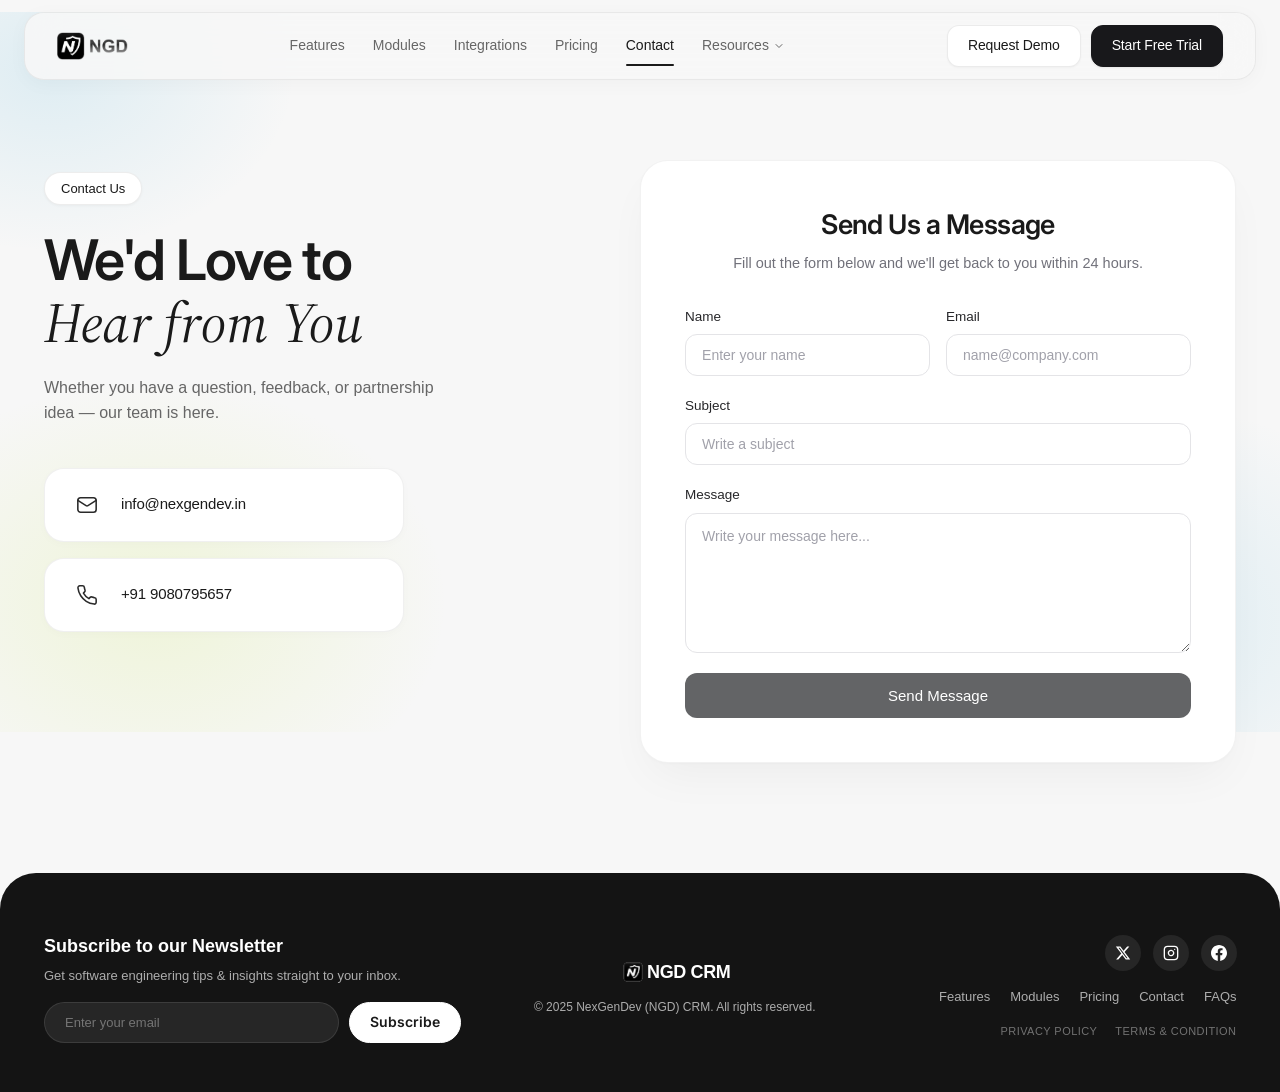
==== commit b2606ee3: "content chg" ====
--- a/contact.html
+++ b/contact.html
@@ -4,9 +4,9 @@
 <head>
   <meta charset="UTF-8">
   <meta name="viewport" content="width=device-width, initial-scale=1.0">
-  <title>Contact Us - NexGenDev | Software, Websites, Hosting &amp; AI Solutions</title>
+  <title>Contact Us - NGD CRM | The All-in-One Operations Platform</title>
   <meta name="description"
-    content="Get in touch with NexGenDev for custom software solutions, website development, cloud hosting, third-party integrations, and SEO optimization.">
+    content="Get in touch with the NGD CRM team for product demonstrations, custom enterprise deployments, and support.">
 
   <!-- Favicon -->
   <link rel="icon" type="image/png" href="images/newnex.png">
@@ -30,13 +30,14 @@
   <!-- Header / Navigation -->
   <header class="site-header" id="siteHeader">
     <div class="header-container">
-      <a href="index.html" class="brand-logo" aria-label="NGD Home">
-        <img src="images/logo.png" alt="NGD" class="brand-logo-img">
+      <a href="index.html" class="brand-logo" aria-label="NGD CRM Home">
+        <img src="images/logo.png" alt="NGD CRM" class="brand-logo-img">
       </a>
 
       <!-- Desktop Nav -->
       <nav class="nav-links">
         <a href="index.html#features" class="nav-link">Features</a>
+        <a href="index.html#smarter" class="nav-link">Modules</a>
         <a href="index.html#integrations" class="nav-link">Integrations</a>
         <a href="index.html#pricing" class="nav-link">Pricing</a>
         <a href="contact.html" class="nav-link active">Contact</a>
@@ -49,8 +50,9 @@
             </svg>
           </a>
           <div class="dropdown-menu">
-            <a href="index.html#about" class="dropdown-item">About Us</a>
-            <a href="index.html#comparison" class="dropdown-item">Comparison</a>
+            <a href="index.html#about" class="dropdown-item">About Platform</a>
+            <a href="index.html#comparison" class="dropdown-item">Why NGD CRM</a>
+            <a href="index.html#overview" class="dropdown-item">Platform Tour</a>
             <a href="index.html#faq" class="dropdown-item">FAQs</a>
           </div>
         </div>
@@ -58,8 +60,8 @@
 
       <!-- Header CTAs -->
       <div class="header-actions">
-        <button class="btn btn-outline waitlist-trigger" type="button">Get a Quote</button>
-        <a href="contact.html" class="btn btn-dark">Contact Us</a>
+        <button class="btn btn-outline waitlist-trigger" type="button">Request Demo</button>
+        <button class="btn btn-dark waitlist-trigger" type="button">Start Free Trial</button>
         <button class="mobile-toggle" id="mobileMenuBtn" aria-label="Toggle Navigation Menu">
           <span></span>
           <span></span>
@@ -92,6 +94,9 @@
             <a href="index.html#features" class="mobile-link">Features</a>
           </div>
           <div class="mobile-nav-item">
+            <a href="index.html#smarter" class="mobile-link">Modules</a>
+          </div>
+          <div class="mobile-nav-item">
             <a href="index.html#integrations" class="mobile-link">Integrations</a>
           </div>
           <div class="mobile-nav-item">
@@ -110,8 +115,9 @@
               </svg>
             </button>
             <div class="mobile-submenu" id="mobileResourcesSubmenu">
-              <a href="index.html#about" class="mobile-sublink">About Us</a>
-              <a href="index.html#comparison" class="mobile-sublink">Comparison</a>
+              <a href="index.html#about" class="mobile-sublink">About Platform</a>
+              <a href="index.html#comparison" class="mobile-sublink">Why NGD CRM</a>
+              <a href="index.html#overview" class="mobile-sublink">Platform Tour</a>
               <a href="index.html#faq" class="mobile-sublink">FAQs</a>
             </div>
           </div>
@@ -119,8 +125,8 @@
 
         <!-- Bottom Actions (Side by Side) -->
         <div class="mobile-actions">
-          <button class="btn mobile-btn-outline waitlist-trigger" type="button">Get a Quote</button>
-          <a href="contact.html" class="btn mobile-btn-dark">Contact Us</a>
+          <button class="btn mobile-btn-outline waitlist-trigger" type="button">Request Demo</button>
+          <button class="btn mobile-btn-dark waitlist-trigger" type="button">Start Free Trial</button>
         </div>
       </div>
     </div>
@@ -255,12 +261,12 @@
         <div class="footer-brand text-center">
           <div class="brand-logo footer-logo justify-center">
             <div class="brand-icon">
-              <img src="images/newnex.png" alt="NGD" width="28" height="28"
+              <img src="images/newnex.png" alt="NGD CRM" width="28" height="28"
                 style="border-radius: 8px; display: block; object-fit: cover;">
             </div>
-            <span class="brand-name">NGD</span>
-          </div>
-          <p class="footer-copy">© 2025 NexGenDev (NGD). All rights reserved.</p>
+            <span class="brand-name">NGD CRM</span>
+          </div>
+          <p class="footer-copy">© 2025 NexGenDev (NGD) CRM. All rights reserved.</p>
         </div>
 
         <!-- Right links & socials -->
@@ -291,8 +297,9 @@
 
           <!-- Nav Links -->
           <div class="footer-nav-row">
-            <a href="index.html#features" class="footer-link">Product</a>
-            <a href="index.html#about" class="footer-link">Company</a>
+            <a href="index.html#features" class="footer-link">Features</a>
+            <a href="index.html#smarter" class="footer-link">Modules</a>
+            <a href="index.html#pricing" class="footer-link">Pricing</a>
             <a href="contact.html" class="footer-link">Contact</a>
             <a href="index.html#faq" class="footer-link">FAQs</a>
           </div>
@@ -313,11 +320,11 @@
       <button class="modal-close-btn" id="modalCloseBtn" aria-label="Close Modal">✕</button>
       <div class="modal-header text-center">
         <div class="brand-icon modal-logo mx-auto">
-          <img src="images/newnex.png" alt="NGD" width="32" height="32"
+          <img src="images/newnex.png" alt="NGD CRM" width="32" height="32"
             style="border-radius: 8px; display: block; object-fit: cover;">
         </div>
-        <h3 class="modal-title">Start Your Project with NexGenDev</h3>
-        <p class="modal-desc">Tell us about your software, website, hosting, or AI needs. We'll get back to you with a custom plan within 24 hours.
+        <h3 class="modal-title">Start Your 14-Day Free Trial</h3>
+        <p class="modal-desc">Get instant access to NGD CRM. Track projects, optimize pipeline, generate invoices, and command SHOOSHA AI.
         </p>
       </div>
 
@@ -331,22 +338,22 @@
           <input type="email" id="wlEmail" class="form-input" placeholder="alex@company.com" required>
         </div>
         <div class="form-group">
-          <label for="wlSize" class="form-label">Project Type</label>
+          <label for="wlSize" class="form-label">Primary Interest</label>
           <select id="wlSize" class="form-input">
-            <option value="software">Custom Software &amp; Web Apps</option>
-            <option value="website" selected>Website &amp; Cloud Hosting</option>
-            <option value="mobile">Mobile App (Google Play Store)</option>
-            <option value="ai-crm">AI Support &amp; CRM Solutions</option>
-            <option value="seo">SEO &amp; Integrations</option>
+            <option value="all-in-one" selected>Full CRM &amp; Operations Suite</option>
+            <option value="projects">Project Management &amp; Delivery</option>
+            <option value="pipeline">Leads &amp; Sales Pipeline</option>
+            <option value="billing">Invoicing &amp; Cap-Table Finance</option>
+            <option value="shoosha-ai">SHOOSHA AI Console</option>
           </select>
         </div>
-        <button type="submit" class="btn btn-dark w-full btn-lg mt-2">Request Consultation</button>
+        <button type="submit" class="btn btn-dark w-full btn-lg mt-2">Activate Free Trial</button>
       </form>
 
       <div class="modal-success" id="modalSuccess">
         <div class="success-icon">🎉</div>
-        <h4>Request Received!</h4>
-        <p>We've received your project details. Our engineering lead will get in touch shortly.</p>
+        <h4>Welcome to NGD CRM!</h4>
+        <p>Your workspace invitation is on its way to your inbox. Let's build something great.</p>
       </div>
     </div>
   </div>
--- a/style.css
+++ b/style.css
@@ -141,7 +141,6 @@
 }
 
 html {
-  scroll-behavior: smooth;
   -webkit-font-smoothing: antialiased;
   -moz-osx-font-smoothing: grayscale;
   overflow-x: clip;
@@ -393,23 +392,27 @@
 .site-header {
   position: -webkit-sticky;
   position: sticky;
-  top: 0;
+  top: 12px;
   left: 0;
   right: 0;
   z-index: 1000;
-  width: 100%;
-  padding: 14px 40px;
-  background-color: rgba(247, 247, 247, 0.85);
+  width: calc(100% - 48px);
+  max-width: 1240px;
+  margin: 12px auto 0;
+  padding: 12px 32px;
+  border-radius: 20px;
+  background-color: rgba(247, 247, 247, 0.88);
   backdrop-filter: blur(16px);
   -webkit-backdrop-filter: blur(16px);
-  border-bottom: 1px solid rgba(0, 0, 0, 0.05);
+  border: 1px solid rgba(0, 0, 0, 0.06);
+  box-shadow: 0 4px 20px rgba(0, 0, 0, 0.03);
   transition: background-color 0.25s ease, box-shadow 0.25s ease, border-color 0.25s ease;
 }
 
 .site-header.scrolled {
-  background-color: rgba(247, 247, 247, 0.94);
-  border-bottom-color: rgba(0, 0, 0, 0.08);
-  box-shadow: 0 4px 20px rgba(0, 0, 0, 0.03);
+  background-color: rgba(247, 247, 247, 0.95);
+  border-color: rgba(0, 0, 0, 0.09);
+  box-shadow: 0 8px 32px rgba(0, 0, 0, 0.07);
 }
 
 .header-container {
@@ -3596,6 +3599,15 @@
 .overview-section {
   padding: 90px 0 70px;
   position: relative;
+  overflow: visible;
+}
+
+.overview-section .container {
+  max-width: 1440px;
+  width: 100%;
+  padding: 0 20px;
+  display: flex;
+  justify-content: center;
 }
 
 .overview-card {
@@ -3606,6 +3618,9 @@
   padding: 84px 44px 50px;
   position: relative;
   overflow: hidden;
+  width: 100%;
+  max-width: 1380px;
+  margin: 0 auto;
 }
 
 /* Ambient Glow Accents */
@@ -3639,7 +3654,7 @@
   position: relative;
   z-index: 1;
   margin-top: 54px;
-  max-width: 980px;
+  max-width: 1040px;
   margin-left: auto;
   margin-right: auto;
   padding: 0 20px;
@@ -3654,13 +3669,13 @@
   position: relative;
   border-radius: 20px;
   overflow: hidden;
-  box-shadow: 0 28px 75px -15px rgba(0, 0, 0, 0.7), 0 0 0 1px rgba(255, 255, 255, 0.09);
+  box-shadow: 0 18px 45px -12px rgba(0, 0, 0, 0.45), 0 0 0 1px rgba(255, 255, 255, 0.09);
   background: #FFFFFF;
   transition: transform 0.4s cubic-bezier(0.16, 1, 0.3, 1), box-shadow 0.4s ease;
 }
 
 .overview-mockup-stage:hover .overview-board-container {
-  box-shadow: 0 34px 85px -15px rgba(0, 0, 0, 0.8), 0 0 0 1px rgba(255, 255, 255, 0.14);
+  box-shadow: 0 22px 50px -12px rgba(0, 0, 0, 0.5), 0 0 0 1px rgba(255, 255, 255, 0.12);
 }
 
 .overview-board-img {
@@ -3673,10 +3688,27 @@
 /* Floating Widgets Over Board */
 .overview-float-widget {
   position: absolute;
-  z-index: 2;
+  z-index: 6;
   pointer-events: auto;
-  transition: transform 0.35s cubic-bezier(0.16, 1, 0.3, 1), filter 0.35s ease;
-  filter: drop-shadow(0 18px 30px rgba(0, 0, 0, 0.5));
+  opacity: 0;
+  transform: translate3d(0, 75px, 0);
+  transition: 
+    opacity 1.05s cubic-bezier(0.16, 1, 0.3, 1),
+    transform 1.25s cubic-bezier(0.16, 1, 0.3, 1);
+  will-change: transform, opacity;
+}
+
+/* Revealed entrance state on scroll */
+.overview-float-widget.in-view,
+.overview-float-widget.revealed,
+.overview-mockup-wrapper.in-view .overview-float-widget,
+.overview-mockup-wrapper.revealed .overview-float-widget,
+.overview-mockup-stage.in-view .overview-float-widget,
+.overview-mockup-stage.revealed .overview-float-widget,
+.overview-card.in-view .overview-float-widget,
+.overview-card.revealed .overview-float-widget {
+  opacity: 1;
+  transform: translate3d(0, var(--widget-parallax-y, 0px), 0);
 }
 
 .overview-float-widget .overview-widget-img {
@@ -3686,51 +3718,104 @@
   user-select: none;
 }
 
-/* Floating Widget 1: Work Summary (Bottom-Left) */
+/* Inner Tilt & Floating Levitation Container - With refined, clean shadow */
+.overview-widget-float-inner {
+  display: block;
+  width: 100%;
+  height: 100%;
+  transform-style: preserve-3d;
+  border-radius: 20px;
+  border: 3.5px solid #d2d6dc;
+  background: #18191c;
+  box-shadow: 0 0 0 1px rgba(255, 255, 255, 0.12), 0 12px 24px -4px rgba(0, 0, 0, 0.32), 0 4px 10px -2px rgba(0, 0, 0, 0.2);
+  overflow: hidden;
+  transition: transform 0.45s cubic-bezier(0.16, 1, 0.3, 1), box-shadow 0.45s ease, filter 0.45s ease, border-color 0.3s ease;
+  will-change: transform, box-shadow;
+}
+
+.overview-widget-float-inner:hover {
+  border-color: #f1f3f6;
+  box-shadow: 0 0 0 1px rgba(255, 255, 255, 0.2), 0 16px 28px -6px rgba(0, 0, 0, 0.38), 0 6px 12px -3px rgba(0, 0, 0, 0.22);
+}
+
+.overview-widget-float-inner .overview-widget-img {
+  display: block;
+  width: 100%;
+  height: auto;
+  border-radius: 16px;
+  user-select: none;
+}
+
+/* Floating Widget 1: Work Summary (Bottom-Left) - Tilted Left with Organic Float */
 .widget-work-summary {
-  left: -4%;
-  bottom: 12%;
-  width: 23%;
-  min-width: 135px;
-  max-width: 230px;
-  animation: floatSlowLeft 6s ease-in-out infinite alternate;
-}
-
-.widget-work-summary:hover {
-  transform: translateY(-6px) scale(1.03);
-  filter: drop-shadow(0 24px 38px rgba(0, 0, 0, 0.65));
-}
-
-/* Floating Widget 2: High Task Card (Bottom-Right) */
+  left: -3%;
+  bottom: 11%;
+  width: 24%;
+  min-width: 140px;
+  max-width: 240px;
+  z-index: 7;
+  transition-delay: 0.12s;
+}
+
+.widget-work-summary .overview-widget-float-inner {
+  transform: rotate(-4deg);
+  animation: floatWidgetLeft 6.2s cubic-bezier(0.45, 0.05, 0.55, 0.95) infinite;
+  transform-origin: center center;
+}
+
+.widget-work-summary:hover .overview-widget-float-inner {
+  transform: translateY(-8px) scale(1.025) rotate(-2deg);
+  box-shadow: 0 0 0 1px rgba(255, 255, 255, 0.22), 0 16px 28px -6px rgba(0, 0, 0, 0.38), 0 6px 12px -3px rgba(0, 0, 0, 0.22);
+  filter: none;
+}
+
+/* Floating Widget 2: High Task Card (Bottom-Right) - Tilted Right with Organic Float */
 .widget-task-card {
-  right: -3%;
-  bottom: 16%;
-  width: 20%;
-  min-width: 115px;
-  max-width: 195px;
-  animation: floatSlowRight 6.5s ease-in-out infinite alternate;
-}
-
-.widget-task-card:hover {
-  transform: translateY(-6px) scale(1.03);
-  filter: drop-shadow(0 24px 38px rgba(0, 0, 0, 0.65));
-}
-
-@keyframes floatSlowLeft {
+  right: -2.5%;
+  bottom: 15%;
+  width: 21%;
+  min-width: 120px;
+  max-width: 205px;
+  z-index: 8;
+  transition-delay: 0.28s;
+}
+
+.widget-task-card .overview-widget-float-inner {
+  transform: rotate(4deg);
+  animation: floatWidgetRight 6.8s cubic-bezier(0.45, 0.05, 0.55, 0.95) infinite;
+  animation-delay: -2.2s;
+  transform-origin: center center;
+}
+
+.widget-task-card:hover .overview-widget-float-inner {
+  transform: translateY(-8px) scale(1.025) rotate(2deg);
+  box-shadow: 0 0 0 1px rgba(255, 255, 255, 0.22), 0 16px 28px -6px rgba(0, 0, 0, 0.38), 0 6px 12px -3px rgba(0, 0, 0, 0.22);
+  filter: none;
+}
+
+/* Keyframes: Left tilted organic float with longer vertical stroke length */
+@keyframes floatWidgetLeft {
   0% {
-    transform: translateY(0);
+    transform: translate3d(0, 8px, 0) rotate(-4.2deg);
+  }
+  50% {
+    transform: translate3d(0, -28px, 0) rotate(-2.2deg);
   }
   100% {
-    transform: translateY(-8px);
-  }
-}
-
-@keyframes floatSlowRight {
+    transform: translate3d(0, 8px, 0) rotate(-4.2deg);
+  }
+}
+
+/* Keyframes: Right tilted organic float with longer vertical stroke length */
+@keyframes floatWidgetRight {
   0% {
-    transform: translateY(0);
+    transform: translate3d(0, 8px, 0) rotate(4.2deg);
+  }
+  50% {
+    transform: translate3d(0, -26px, 0) rotate(2.2deg);
   }
   100% {
-    transform: translateY(-7px);
+    transform: translate3d(0, 8px, 0) rotate(4.2deg);
   }
 }
 
@@ -4478,12 +4563,15 @@
 
   /* Header & Navigation */
   .site-header {
-    top: 0;
-    padding: 12px 24px;
+    top: 8px;
+    width: calc(100% - 32px);
+    margin: 8px auto 0;
+    padding: 10px 20px;
+    border-radius: 18px;
+    border: 1px solid rgba(0, 0, 0, 0.06);
     background-color: rgba(247, 247, 247, 0.88);
     backdrop-filter: blur(16px);
     -webkit-backdrop-filter: blur(16px);
-    border-bottom: 1px solid rgba(0, 0, 0, 0.05);
   }
 
   .header-container {
@@ -5246,12 +5334,15 @@
 
   /* Header & Mobile Nav */
   .site-header {
-    top: 0;
+    top: 6px;
+    width: calc(100% - 20px);
+    margin: 6px auto 0;
     padding: 10px 16px;
+    border-radius: 16px;
+    border: 1px solid rgba(0, 0, 0, 0.06);
     background-color: rgba(247, 247, 247, 0.88);
     backdrop-filter: blur(16px);
     -webkit-backdrop-filter: blur(16px);
-    border-bottom: 1px solid rgba(0, 0, 0, 0.05);
   }
 
   .header-container {
@@ -5868,15 +5959,23 @@
   .widget-work-summary {
     left: -2%;
     bottom: 5%;
-    width: 30%;
+    width: 29%;
     min-width: 105px;
+  }
+
+  .widget-work-summary .overview-widget-float-inner {
+    transform: rotate(-3deg);
   }
 
   .widget-task-card {
     right: -1%;
     bottom: 8%;
-    width: 26%;
+    width: 25%;
     min-width: 95px;
+  }
+
+  .widget-task-card .overview-widget-float-inner {
+    transform: rotate(3deg);
   }
 
   .overview-features-grid {
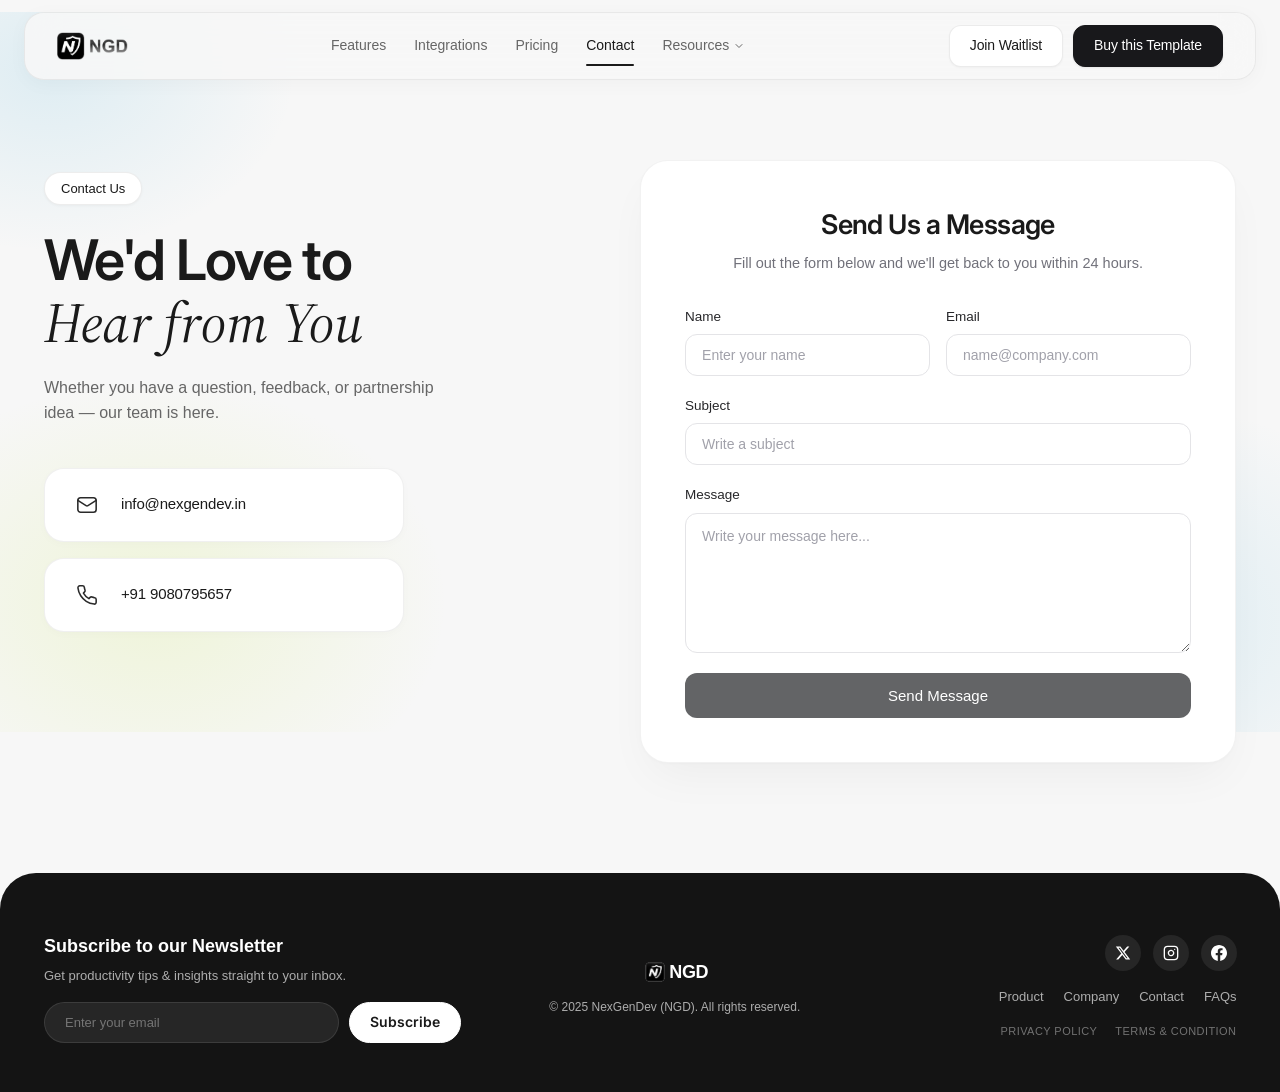
==== commit 42ac8fa4: "Missed content change" ====
--- a/contact.html
+++ b/contact.html
@@ -4,19 +4,19 @@
 <head>
   <meta charset="UTF-8">
   <meta name="viewport" content="width=device-width, initial-scale=1.0">
-  <title>Contact Us - NGD CRM | The All-in-One Operations Platform</title>
+  <title>Contact Us - NGD Premium SaaS &amp; Startup Template</title>
   <meta name="description"
-    content="Get in touch with the NGD CRM team for product demonstrations, custom enterprise deployments, and support.">
+    content="Have questions, feedback, or a partnership idea? Reach out to the NGD team and we'll get back to you within 24 hours.">
 
   <!-- Favicon -->
   <link rel="icon" type="image/png" href="images/newnex.png">
   <link rel="apple-touch-icon" href="images/newnex.png">
 
-  <!-- Google Fonts: Inter Display, Inter & Source Serif 4 -->
+  <!-- Google Fonts: Inter & Source Serif 4 -->
   <link rel="preconnect" href="https://fonts.googleapis.com">
   <link rel="preconnect" href="https://fonts.gstatic.com" crossorigin>
   <link
-    href="https://fonts.googleapis.com/css2?family=Inter+Tight:ital,wght@0,100..900;1,100..900&family=Inter:ital,opsz,wght@0,14..32,100..900;1,14..32,100..900&family=Source+Serif+4:ital,opsz,wght@0,8..60,300..800;1,8..60,300..800&display=swap"
+    href="https://fonts.googleapis.com/css2?family=Inter:ital,opsz,wght@0,14..32,100..900;1,14..32,100..900&family=Source+Serif+4:ital,opsz,wght@1,8..60,400..700&display=swap"
     rel="stylesheet">
 
   <link rel="stylesheet" href="style.css">
@@ -30,14 +30,13 @@
   <!-- Header / Navigation -->
   <header class="site-header" id="siteHeader">
     <div class="header-container">
-      <a href="index.html" class="brand-logo" aria-label="NGD CRM Home">
-        <img src="images/logo.png" alt="NGD CRM" class="brand-logo-img">
+      <a href="index.html" class="brand-logo" aria-label="NGD Home">
+        <img src="images/logo.png" alt="NGD" class="brand-logo-img">
       </a>
 
       <!-- Desktop Nav -->
       <nav class="nav-links">
         <a href="index.html#features" class="nav-link">Features</a>
-        <a href="index.html#smarter" class="nav-link">Modules</a>
         <a href="index.html#integrations" class="nav-link">Integrations</a>
         <a href="index.html#pricing" class="nav-link">Pricing</a>
         <a href="contact.html" class="nav-link active">Contact</a>
@@ -50,9 +49,8 @@
             </svg>
           </a>
           <div class="dropdown-menu">
-            <a href="index.html#about" class="dropdown-item">About Platform</a>
-            <a href="index.html#comparison" class="dropdown-item">Why NGD CRM</a>
-            <a href="index.html#overview" class="dropdown-item">Platform Tour</a>
+            <a href="index.html#about" class="dropdown-item">About Us</a>
+            <a href="index.html#comparison" class="dropdown-item">Comparison</a>
             <a href="index.html#faq" class="dropdown-item">FAQs</a>
           </div>
         </div>
@@ -60,8 +58,8 @@
 
       <!-- Header CTAs -->
       <div class="header-actions">
-        <button class="btn btn-outline waitlist-trigger" type="button">Request Demo</button>
-        <button class="btn btn-dark waitlist-trigger" type="button">Start Free Trial</button>
+        <button class="btn btn-outline waitlist-trigger" type="button">Join Waitlist</button>
+        <a href="index.html#pricing" class="btn btn-dark">Buy this Template</a>
         <button class="mobile-toggle" id="mobileMenuBtn" aria-label="Toggle Navigation Menu">
           <span></span>
           <span></span>
@@ -94,9 +92,6 @@
             <a href="index.html#features" class="mobile-link">Features</a>
           </div>
           <div class="mobile-nav-item">
-            <a href="index.html#smarter" class="mobile-link">Modules</a>
-          </div>
-          <div class="mobile-nav-item">
             <a href="index.html#integrations" class="mobile-link">Integrations</a>
           </div>
           <div class="mobile-nav-item">
@@ -115,9 +110,8 @@
               </svg>
             </button>
             <div class="mobile-submenu" id="mobileResourcesSubmenu">
-              <a href="index.html#about" class="mobile-sublink">About Platform</a>
-              <a href="index.html#comparison" class="mobile-sublink">Why NGD CRM</a>
-              <a href="index.html#overview" class="mobile-sublink">Platform Tour</a>
+              <a href="index.html#about" class="mobile-sublink">About Us</a>
+              <a href="index.html#comparison" class="mobile-sublink">Comparison</a>
               <a href="index.html#faq" class="mobile-sublink">FAQs</a>
             </div>
           </div>
@@ -125,8 +119,8 @@
 
         <!-- Bottom Actions (Side by Side) -->
         <div class="mobile-actions">
-          <button class="btn mobile-btn-outline waitlist-trigger" type="button">Request Demo</button>
-          <button class="btn mobile-btn-dark waitlist-trigger" type="button">Start Free Trial</button>
+          <button class="btn mobile-btn-outline waitlist-trigger" type="button">Join Waitlist</button>
+          <a href="index.html#pricing" class="btn mobile-btn-dark">Buy this Template</a>
         </div>
       </div>
     </div>
@@ -249,7 +243,7 @@
         <!-- Newsletter column -->
         <div class="footer-newsletter">
           <h3 class="footer-nl-title">Subscribe to our Newsletter</h3>
-          <p class="footer-nl-desc">Get software engineering tips &amp; insights straight to your inbox.</p>
+          <p class="footer-nl-desc">Get productivity tips &amp; insights straight to your inbox.</p>
           <form class="newsletter-form" id="newsletterForm">
             <input type="email" class="nl-input" id="nlEmail" placeholder="Enter your email" required>
             <button type="submit" class="btn btn-white btn-nl">Subscribe</button>
@@ -261,12 +255,12 @@
         <div class="footer-brand text-center">
           <div class="brand-logo footer-logo justify-center">
             <div class="brand-icon">
-              <img src="images/newnex.png" alt="NGD CRM" width="28" height="28"
+              <img src="images/newnex.png" alt="NGD" width="28" height="28"
                 style="border-radius: 8px; display: block; object-fit: cover;">
             </div>
-            <span class="brand-name">NGD CRM</span>
-          </div>
-          <p class="footer-copy">© 2025 NexGenDev (NGD) CRM. All rights reserved.</p>
+            <span class="brand-name">NGD</span>
+          </div>
+          <p class="footer-copy">© 2025 NexGenDev (NGD). All rights reserved.</p>
         </div>
 
         <!-- Right links & socials -->
@@ -297,9 +291,8 @@
 
           <!-- Nav Links -->
           <div class="footer-nav-row">
-            <a href="index.html#features" class="footer-link">Features</a>
-            <a href="index.html#smarter" class="footer-link">Modules</a>
-            <a href="index.html#pricing" class="footer-link">Pricing</a>
+            <a href="index.html#features" class="footer-link">Product</a>
+            <a href="index.html#about" class="footer-link">Company</a>
             <a href="contact.html" class="footer-link">Contact</a>
             <a href="index.html#faq" class="footer-link">FAQs</a>
           </div>
@@ -320,11 +313,11 @@
       <button class="modal-close-btn" id="modalCloseBtn" aria-label="Close Modal">✕</button>
       <div class="modal-header text-center">
         <div class="brand-icon modal-logo mx-auto">
-          <img src="images/newnex.png" alt="NGD CRM" width="32" height="32"
+          <img src="images/newnex.png" alt="NGD" width="32" height="32"
             style="border-radius: 8px; display: block; object-fit: cover;">
         </div>
-        <h3 class="modal-title">Start Your 14-Day Free Trial</h3>
-        <p class="modal-desc">Get instant access to NGD CRM. Track projects, optimize pipeline, generate invoices, and command SHOOSHA AI.
+        <h3 class="modal-title">Join the NGD Waitlist</h3>
+        <p class="modal-desc">Be among the first to experience the fastest, cleanest way to manage your team’s projects.
         </p>
       </div>
 
@@ -338,22 +331,21 @@
           <input type="email" id="wlEmail" class="form-input" placeholder="alex@company.com" required>
         </div>
         <div class="form-group">
-          <label for="wlSize" class="form-label">Primary Interest</label>
+          <label for="wlSize" class="form-label">Team Size</label>
           <select id="wlSize" class="form-input">
-            <option value="all-in-one" selected>Full CRM &amp; Operations Suite</option>
-            <option value="projects">Project Management &amp; Delivery</option>
-            <option value="pipeline">Leads &amp; Sales Pipeline</option>
-            <option value="billing">Invoicing &amp; Cap-Table Finance</option>
-            <option value="shoosha-ai">SHOOSHA AI Console</option>
+            <option value="1-5">1 - 5 members</option>
+            <option value="6-20" selected>6 - 20 members</option>
+            <option value="21-50">21 - 50 members</option>
+            <option value="50+">50+ members</option>
           </select>
         </div>
-        <button type="submit" class="btn btn-dark w-full btn-lg mt-2">Activate Free Trial</button>
+        <button type="submit" class="btn btn-dark w-full btn-lg mt-2">Request Early Access</button>
       </form>
 
       <div class="modal-success" id="modalSuccess">
         <div class="success-icon">🎉</div>
-        <h4>Welcome to NGD CRM!</h4>
-        <p>Your workspace invitation is on its way to your inbox. Let's build something great.</p>
+        <h4>You're on the list!</h4>
+        <p>We've reserved your spot. Watch your inbox for your VIP invitation code.</p>
       </div>
     </div>
   </div>
--- a/style.css
+++ b/style.css
@@ -3410,28 +3410,83 @@
   flex-direction: row;
   justify-content: center;
   align-items: stretch;
-  gap: 70px;
+  gap: 96px;
   width: 100%;
   position: relative;
   margin: 48px auto;
 }
 
-/* V/S Connecting Badge (Desktop) */
-.comp-vs-badge {
+/* V/S Connecting Badge & Circuit Wire (Desktop) */
+.comp-vs-connector {
   position: absolute;
-  top: 172px;
+  top: 164px;
   left: 50%;
   transform: translateX(-50%);
-  width: 82px;
-  height: 61px;
+  width: 96px;
+  height: 52px;
   z-index: 10;
   pointer-events: none;
-}
-
-.comp-vs-badge img {
-  width: 100%;
-  height: 100%;
-  display: block;
+  display: flex;
+  align-items: flex-start;
+  justify-content: center;
+}
+
+.comp-connector-svg {
+  position: absolute;
+  top: 0;
+  left: 0;
+  width: 96px;
+  height: 52px;
+  overflow: visible;
+  pointer-events: none;
+  z-index: 1;
+}
+
+.comp-wire-left {
+  stroke: #cbd5e1;
+  stroke-width: 1.5;
+  stroke-linecap: round;
+  fill: none;
+}
+
+.comp-node-left {
+  fill: #ffffff;
+  stroke: #cbd5e1;
+  stroke-width: 1.5;
+}
+
+.comp-wire-right {
+  stroke: #38bdf8;
+  stroke-width: 1.5;
+  stroke-linecap: round;
+  fill: none;
+}
+
+.comp-node-right {
+  fill: #ffffff;
+  stroke: #38bdf8;
+  stroke-width: 1.5;
+}
+
+.comp-vs-badge {
+  position: relative;
+  z-index: 2;
+  height: 32px;
+  padding: 0 15px;
+  display: flex;
+  align-items: center;
+  justify-content: center;
+  background: #18181b;
+  color: #ffffff;
+  font-family: var(--font-sans, -apple-system, BlinkMacSystemFont, "Segoe UI", Roboto, sans-serif);
+  font-size: 14px;
+  font-style: italic;
+  font-weight: 500;
+  letter-spacing: 0.04em;
+  border-radius: 9999px;
+  border: 1px solid rgba(255, 255, 255, 0.12);
+  box-shadow: 0 0 0 1px rgba(56, 189, 248, 0.35), 0 3px 12px rgba(0, 0, 0, 0.22);
+  user-select: none;
 }
 
 .comp-vs-mobile {
@@ -5090,26 +5145,17 @@
 
   .comp-container {
     flex-direction: row;
-    gap: 16px;
+    gap: 96px;
     justify-content: center;
     margin: 32px auto;
   }
 
   .comp-card-wrapper {
-    flex: 1;
-    max-width: 440px;
-  }
-
-  .comp-card-header {
-    height: 160px;
-    padding: 22px;
-  }
-
-  .comp-card-title {
-    font-size: 26px;
-  }
-
-  .comp-vs-badge {
+    width: 375px;
+    max-width: calc((100% - 96px) / 2);
+  }
+
+  .comp-vs-connector {
     display: flex;
   }
 
@@ -5246,21 +5292,23 @@
     gap: 20px;
   }
 
+  .comp-vs-connector,
   .comp-vs-badge {
-    display: none;
+    display: none !important;
   }
 
   .comp-vs-mobile {
     display: flex;
     align-items: center;
     justify-content: center;
-    background: #1a1a1a;
+    background: #111215;
     color: #ffffff;
     font-size: 12px;
     font-weight: 700;
     letter-spacing: 0.05em;
     padding: 6px 14px;
     border-radius: 9999px;
+    border: 1px solid rgba(255, 255, 255, 0.1);
     box-shadow: 0 4px 12px rgba(0, 0, 0, 0.15);
   }
 
